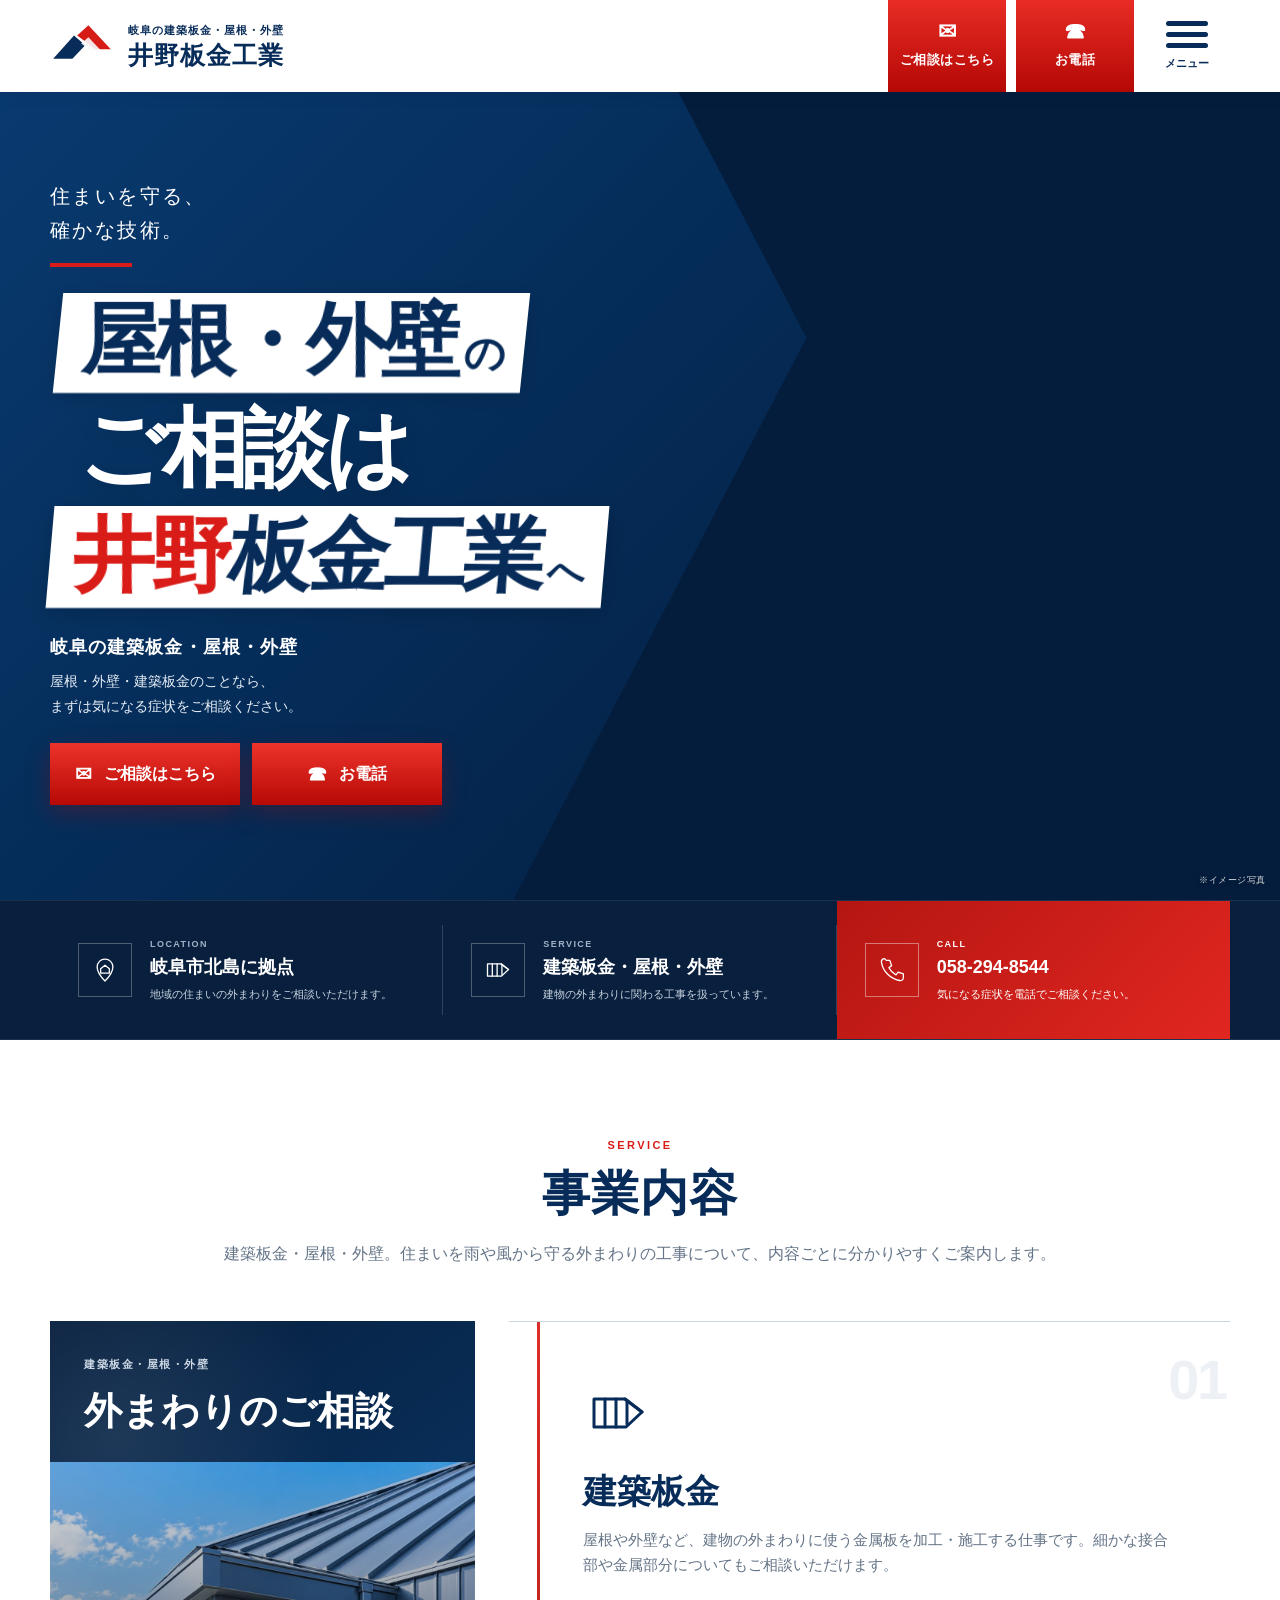
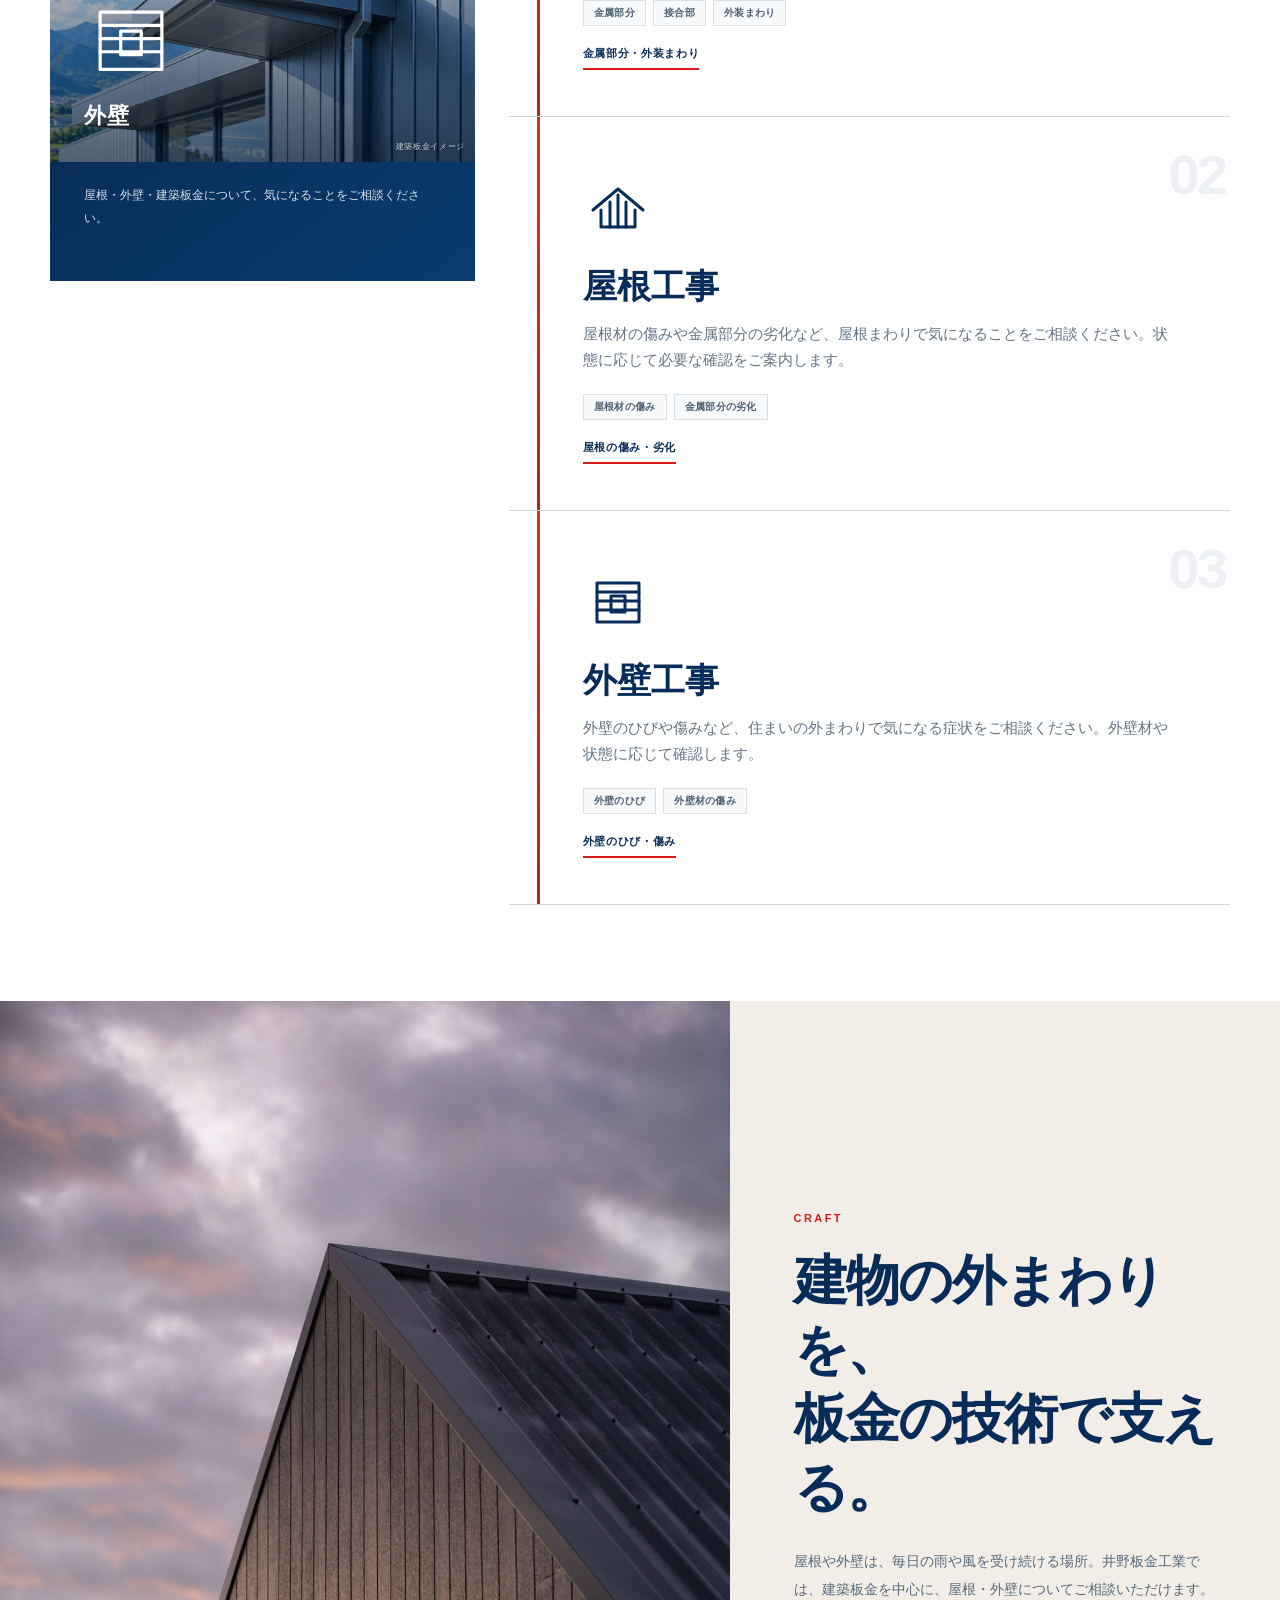
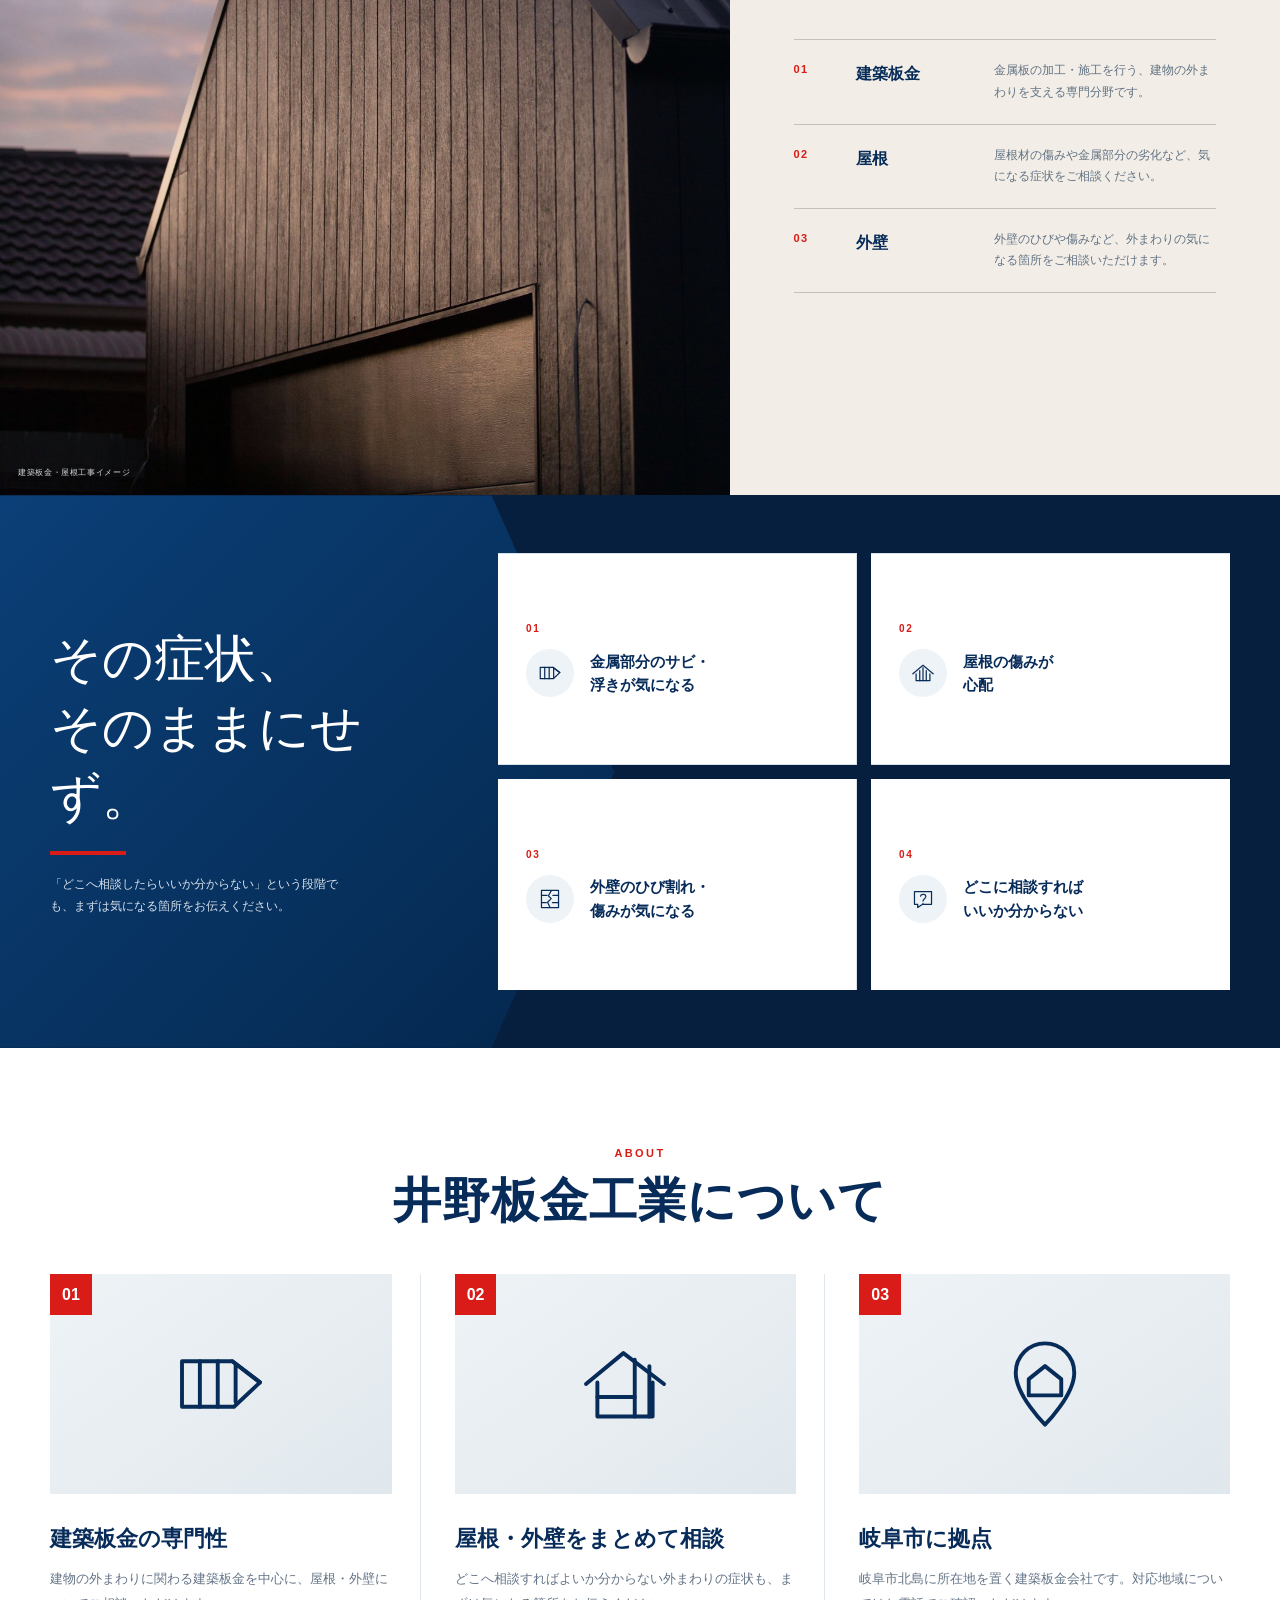
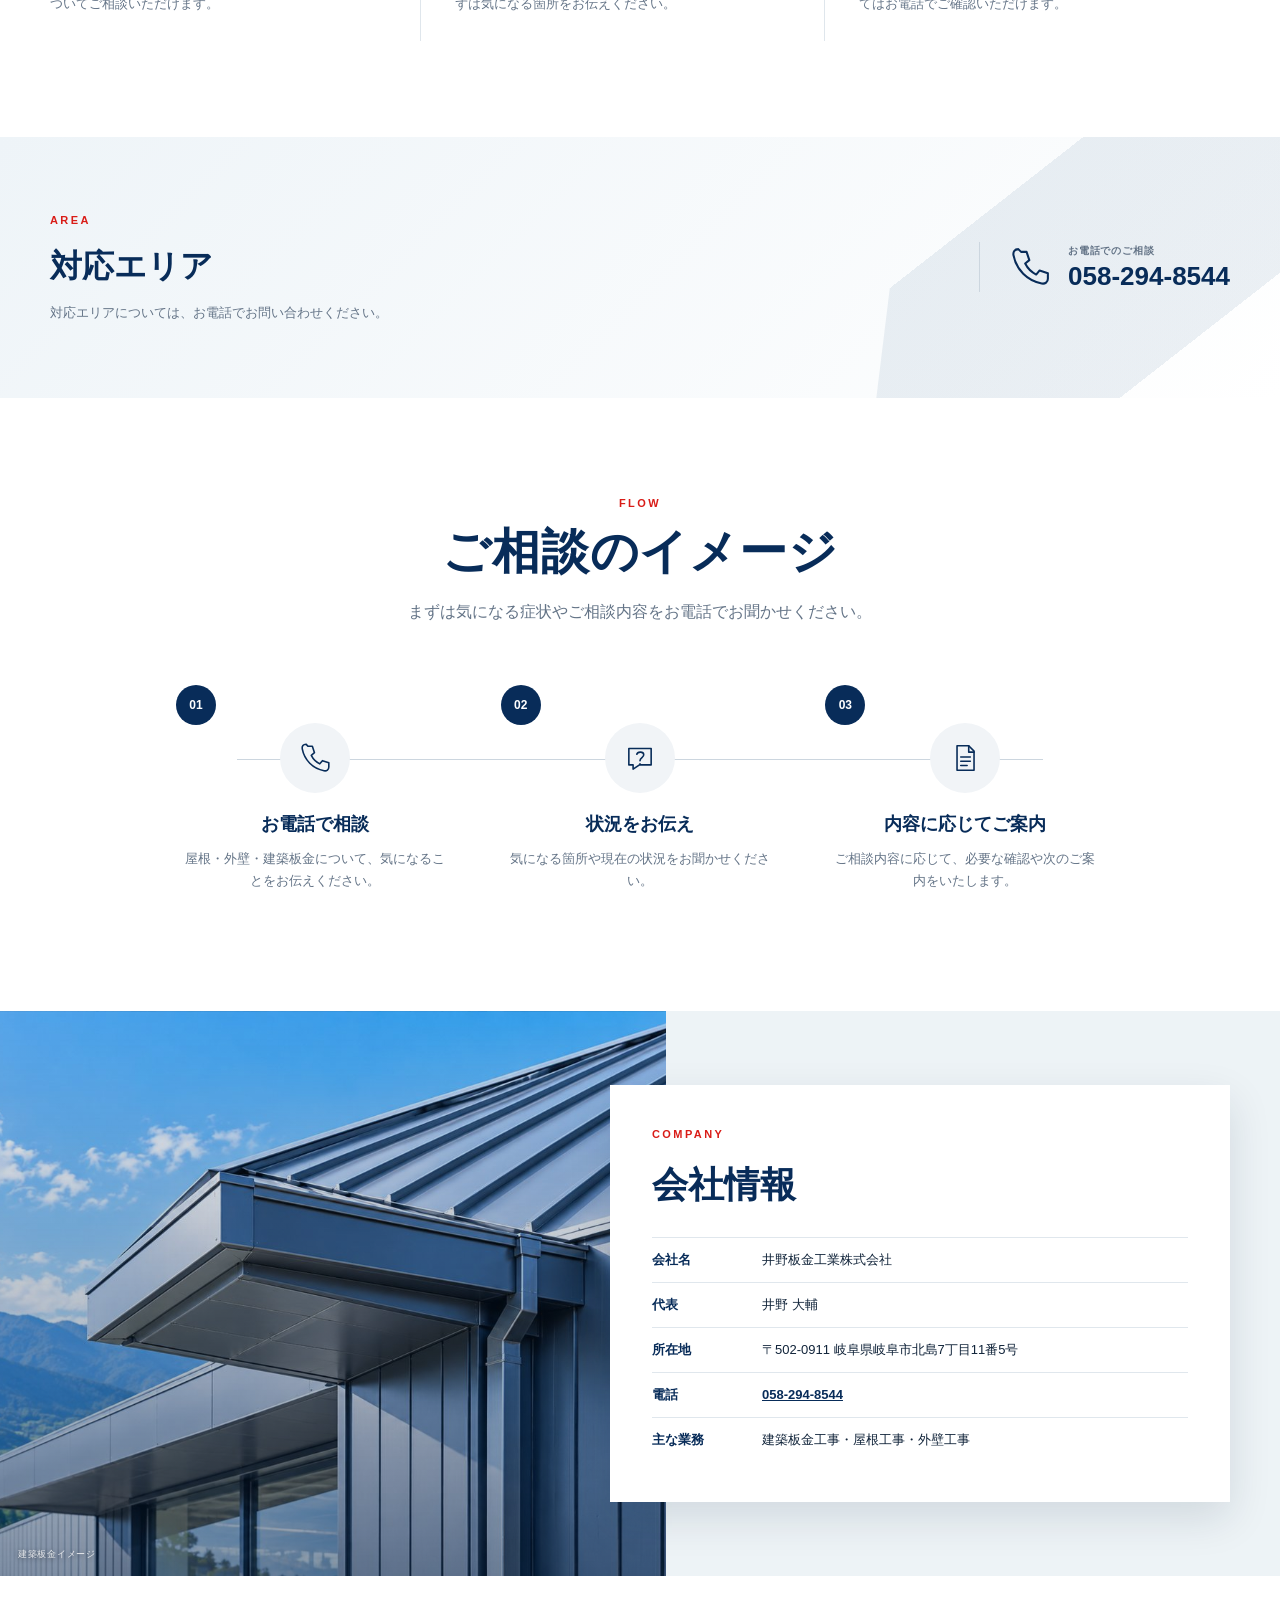
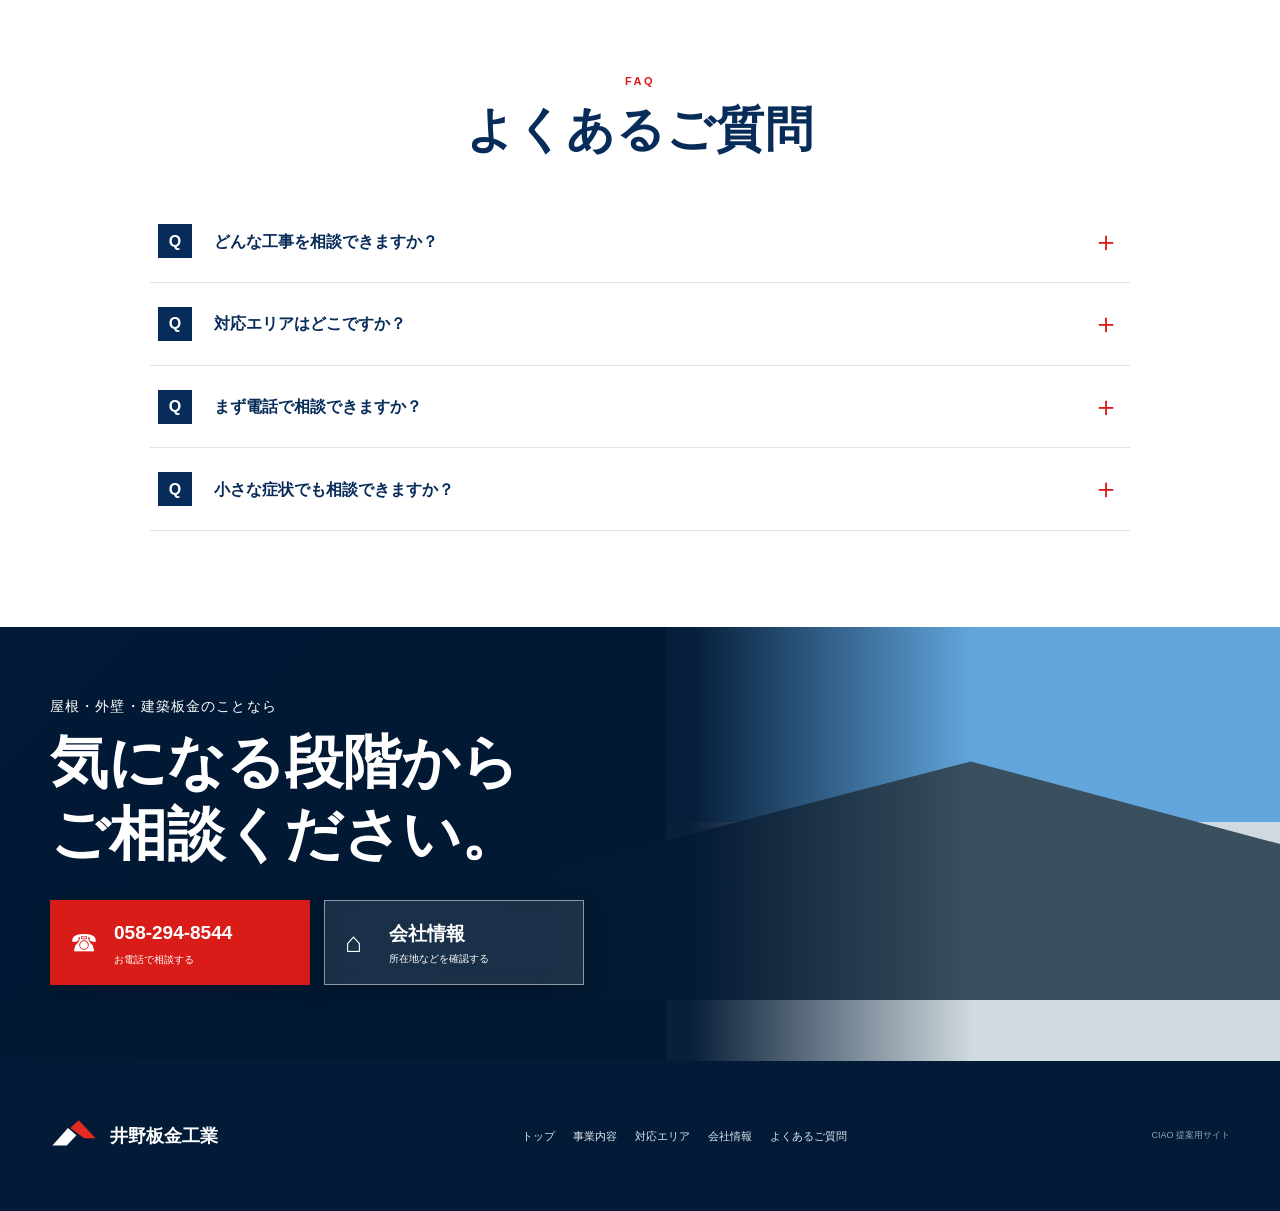
==== ino-bankin-preview/index.html @ f60ea293 "Use real Pexels metal roof photo in craft section" ====
<!doctype html>
<html lang="ja">
<head>
  <meta charset="utf-8" />
  <meta name="viewport" content="width=device-width, initial-scale=1, viewport-fit=cover" />
  <title>井野板金工業株式会社｜岐阜市の建築板金・屋根・外壁</title>
  <meta name="description" content="岐阜市北島の井野板金工業株式会社。建築板金・屋根・外壁のご相談に対応。" />
  <meta name="theme-color" content="#082c59" />
  <link rel="stylesheet" href="styles.css?v=20260924-2022" />
  <style>
    img{max-width:100%;height:auto}
    .hero-mobile-reference{display:none!important}
    @media(max-width:640px){
      .hero{
        min-height:690px!important;
        height:auto!important;
        overflow:hidden!important;
        position:relative!important;
        isolation:isolate!important;
        background:#061d3b!important;
      }
      .hero-mobile-reference{display:none!important}
      .hero>.hero-scene{
        display:block!important;
        position:absolute!important;
        inset:0!important;
        z-index:0!important;
        background-image:url("images/hero-clean-v3.png?v=20260924-1914")!important;
        background-size:cover!important;
        background-position:58% 50%!important;
        background-repeat:no-repeat!important;
      }
      .hero:after{
        display:block!important;
        z-index:1!important;
        pointer-events:none!important;
        background:linear-gradient(90deg,rgba(3,27,56,.08),rgba(3,27,56,0) 72%)!important;
      }
      .hero>.hero-shape{
        display:block!important;
        position:absolute!important;
        inset:-4% 29% -6% -50%!important;
        z-index:2!important;
        clip-path:polygon(0 0,82% 0,100% 32%,72% 100%,0 100%)!important;
        background:linear-gradient(135deg,rgba(8,54,102,.58),rgba(3,31,67,.48))!important;
      }
      .hero>.hero-content{
        display:flex!important;
        min-height:690px!important;
        position:relative!important;
        z-index:3!important;
      }
      .hero:before{display:none!important}
    }
  </style>
</head>
<body>
  <svg class="svg-sprite" aria-hidden="true">
    <symbol id="icon-sheetmetal" viewBox="0 0 64 64">
      <path d="M8 18h31l17 13-16 15H8z"/><path d="M19 18v28M30 18v28M41 20v23"/><path d="M39 18l17 13"/>
    </symbol>
    <symbol id="icon-roof" viewBox="0 0 64 64">
      <path d="M7 34 32 13l25 21"/><path d="M15 34v17h34V34"/><path d="M24 26v25M32 19v32M40 26v25"/>
    </symbol>
    <symbol id="icon-wall" viewBox="0 0 64 64">
      <rect x="11" y="13" width="42" height="39"/><path d="M11 22h42M11 31h42M11 40h42"/><rect x="25" y="26" width="14" height="16"/>
    </symbol>
    <symbol id="icon-leak" viewBox="0 0 64 64">
      <path d="M7 31 31 13l24 18"/><path d="M14 31h34"/><path d="M45 37c5 7 7 10 7 13a7 7 0 0 1-14 0c0-3 2-6 7-13Z"/>
    </symbol>
    <symbol id="icon-crack" viewBox="0 0 64 64">
      <rect x="11" y="11" width="42" height="42"/><path d="m35 12-7 12 7 7-9 9 6 13"/><path d="M11 23h14M39 23h14M11 41h12M38 41h15"/>
    </symbol>
    <symbol id="icon-help" viewBox="0 0 64 64">
      <path d="M11 14h42v31H31l-12 8v-8h-8z"/><path d="M26 25c1-5 12-6 13 0 1 6-7 6-7 12"/><path d="M32 43h.01"/>
    </symbol>
    <symbol id="icon-phone" viewBox="0 0 64 64">
      <path d="M19 10h8l4 12-6 5c4 8 8 12 16 16l5-6 12 4v8c0 5-4 8-9 7C28 52 12 36 8 15c-1-5 2-9 7-9z"/>
    </symbol>
    <symbol id="icon-doc" viewBox="0 0 64 64">
      <path d="M17 9h22l10 10v36H17z"/><path d="M39 9v12h10"/><path d="M24 30h18M24 38h18M24 46h12"/>
    </symbol>
    <symbol id="icon-tools" viewBox="0 0 64 64">
      <path d="m14 50 17-17"/><path d="M25 13a12 12 0 0 0 14 15l14 14-11 11-14-14A12 12 0 0 0 13 25l8 6 8-8z"/>
    </symbol>
    <symbol id="icon-pinhouse" viewBox="0 0 64 64">
      <path d="M32 57s18-18 18-32a18 18 0 1 0-36 0c0 14 18 32 18 32Z"/><path d="m22 29 10-8 10 8v10H22z"/>
    </symbol>
    <symbol id="icon-exterior" viewBox="0 0 64 64">
      <path d="M8 32 31 13l25 19"/><path d="M15 31v21h34V31"/><path d="M38 17v35"/><path d="M47 21v31"/><path d="M15 40h23"/>
    </symbol>
  </svg>
  <header class="site-header" id="top">
    <a class="brand" href="#top" aria-label="井野板金工業 トップへ">
      <svg class="brand-logo" viewBox="0 0 80 56" aria-hidden="true">
        <path d="M4 44 30 15l14 12L28 44Z" fill="#082c59"/>
        <path d="M34 15 48 2l28 30H57Z" fill="#d51c17"/>
        <path d="M39 25 48 17l16 17h-13Z" fill="#f8fafc" opacity=".9"/>
      </svg>
      <span class="brand-copy">
        <small>岐阜の建築板金・屋根・外壁</small>
        <strong>井野板金工業</strong>
      </span>
    </a>

    <div class="header-actions">
      <a class="header-action" href="#contact" aria-label="ご相談案内へ">
        <span class="icon">✉</span><span>ご相談はこちら</span>
      </a>
      <a class="header-action" href="tel:0582948544" aria-label="058-294-8544へ電話">
        <span class="icon">☎</span><span>お電話</span>
      </a>
      <button class="menu-button" type="button" aria-label="メニューを開く" aria-expanded="false" aria-controls="drawer">
        <span></span><span></span><span></span><em>メニュー</em>
      </button>
    </div>
  </header>

  <div class="drawer" id="drawer" aria-hidden="true">
    <div class="drawer-inner">
      <button class="drawer-close" type="button" aria-label="メニューを閉じる">×</button>
      <nav aria-label="スマホメニュー">
        <a href="#services">事業内容</a>
        <a href="#concerns">こんなお悩みはありませんか</a>
        <a href="#strengths">井野板金工業について</a>
        <a href="#area">対応エリア</a>
        <a href="#flow">ご相談のイメージ</a>
        <a href="#company">会社情報</a>
        <a href="#faq">よくあるご質問</a>
      </nav>
      <a class="drawer-call" href="tel:0582948544">058-294-8544 に電話する</a>
    </div>
  </div>

  <main>
    <section class="hero">
      <img class="hero-mobile-reference" src="images/hero-reference-mobile.jpg?v=20260924-1424" alt="屋根・外壁・建築板金を表現したイメージ">
      <div class="hero-scene" aria-hidden="true">
        <svg viewBox="0 0 1440 980" preserveAspectRatio="xMidYMid slice">
          <defs>
            <linearGradient id="sky" x1="0" y1="0" x2="0" y2="1">
              <stop offset="0" stop-color="#44a2ef"/>
              <stop offset="1" stop-color="#dff3ff"/>
            </linearGradient>
            <linearGradient id="metal" x1="0" y1="0" x2="1" y2="1">
              <stop offset="0" stop-color="#d4dbe1"/>
              <stop offset=".5" stop-color="#7d8792"/>
              <stop offset="1" stop-color="#2f3b46"/>
            </linearGradient>
            <linearGradient id="wall" x1="0" y1="0" x2="1" y2="1">
              <stop offset="0" stop-color="#6d7780"/>
              <stop offset="1" stop-color="#1d2a36"/>
            </linearGradient>
            <filter id="blur"><feGaussianBlur stdDeviation="12"/></filter>
          </defs>
          <rect width="1440" height="980" fill="url(#sky)"/>
          <g opacity=".65" fill="#fff" filter="url(#blur)">
            <ellipse cx="230" cy="160" rx="170" ry="58"/>
            <ellipse cx="390" cy="130" rx="130" ry="45"/>
            <ellipse cx="880" cy="140" rx="190" ry="55"/>
          </g>
          <polygon points="260,365 740,105 1340,355 1285,500 770,285 310,505" fill="url(#metal)"/>
          <g stroke="#44525f" stroke-width="9" opacity=".75">
            <line x1="390" y1="320" x2="835" y2="153"/>
            <line x1="520" y1="344" x2="920" y2="190"/>
            <line x1="655" y1="365" x2="1010" y2="225"/>
            <line x1="800" y1="395" x2="1100" y2="270"/>
            <line x1="945" y1="423" x2="1192" y2="315"/>
          </g>
          <polygon points="310,504 1285,500 1285,900 415,900" fill="url(#wall)"/>
          <g stroke="#8c96a1" stroke-width="3" opacity=".45">
            <line x1="420" y1="560" x2="1240" y2="560"/>
            <line x1="420" y1="620" x2="1240" y2="620"/>
            <line x1="420" y1="680" x2="1240" y2="680"/>
            <line x1="420" y1="740" x2="1240" y2="740"/>
            <line x1="420" y1="800" x2="1240" y2="800"/>
          </g>
          <rect x="965" y="585" width="250" height="250" fill="#0b1b28"/>
          <rect x="986" y="606" width="208" height="208" fill="#81bed9" opacity=".62"/>
          <g fill="#4e8b42" opacity=".92" filter="url(#blur)">
            <circle cx="1310" cy="760" r="90"/><circle cx="1370" cy="660" r="70"/><circle cx="1230" cy="840" r="78"/>
            <circle cx="210" cy="830" r="85"/><circle cx="130" cy="760" r="66"/>
          </g>
        </svg>
      </div>
      <div class="hero-shape"></div>
      <div class="hero-content content-width">
        <div class="hero-message">
          <p class="hero-small">住まいを守る、<br>確かな技術。</p>
          <div class="headline-line headline-a"><span>屋根・外壁</span><b>の</b></div>
          <div class="headline-line headline-b">ご相談は</div>
          <div class="headline-line headline-c"><span>井野</span>板金工業<small>へ</small></div>
          <p class="hero-sub">岐阜の建築板金・屋根・外壁</p>
          <p class="hero-desc">屋根・外壁・建築板金のことなら、<br>まずは気になる症状をご相談ください。</p>
          <div class="hero-cta">
            <a href="#contact" class="cta cta-mail"><span>✉</span>ご相談はこちら</a>
            <a href="tel:0582948544" class="cta cta-phone"><span>☎</span>お電話</a>
          </div>
        </div>
      </div>
    </section>

    <section class="trust-band" aria-label="井野板金工業の基本情報">
      <div class="content-width trust-band-inner">
        <div class="trust-item">
          <span class="trust-icon"><svg class="icon-svg" aria-hidden="true"><use href="#icon-pinhouse"/></svg></span>
          <div><small>LOCATION</small><strong>岐阜市北島に拠点</strong><p>地域の住まいの外まわりをご相談いただけます。</p></div>
        </div>
        <div class="trust-item">
          <span class="trust-icon"><svg class="icon-svg" aria-hidden="true"><use href="#icon-sheetmetal"/></svg></span>
          <div><small>SERVICE</small><strong>建築板金・屋根・外壁</strong><p>建物の外まわりに関わる工事を扱っています。</p></div>
        </div>
        <a class="trust-item trust-call" href="tel:0582948544">
          <span class="trust-icon"><svg class="icon-svg" aria-hidden="true"><use href="#icon-phone"/></svg></span>
          <div><small>CALL</small><strong>058-294-8544</strong><p>気になる症状を電話でご相談ください。</p></div>
        </a>
      </div>
    </section>

    <section class="section services service-story-section" id="services">
      <div class="content-width">
        <header class="section-head center">
          <p class="eyebrow">SERVICE</p>
          <h2>事業内容</h2>
          <p>建築板金・屋根・外壁。住まいを雨や風から守る外まわりの工事について、内容ごとに分かりやすくご案内します。</p>
        </header>

        <div class="service-story">
          <aside class="service-sticky" aria-label="事業内容の案内">
            <div class="service-sticky-inner">
              <p class="service-kicker">建築板金・屋根・外壁</p>
              <h3>外まわりのご相談</h3>
              <div class="service-sticky-media">
                <span class="visual-note">建築板金イメージ</span>
                <div class="service-visual is-active" data-service-visual="sheetmetal">
                  <svg class="service-visual-icon" aria-hidden="true"><use href="#icon-sheetmetal"/></svg>
                  <strong>建築板金</strong>
                </div>
                <div class="service-visual" data-service-visual="roof">
                  <svg class="service-visual-icon" aria-hidden="true"><use href="#icon-roof"/></svg>
                  <strong>屋根</strong>
                </div>
                <div class="service-visual" data-service-visual="wall">
                  <svg class="service-visual-icon" aria-hidden="true"><use href="#icon-wall"/></svg>
                  <strong>外壁</strong>
                </div>
              </div>
              <p class="service-sticky-note">屋根・外壁・建築板金について、気になることをご相談ください。</p>
            </div>
          </aside>

          <div class="service-scroll">
            <article class="service-panel" data-service="sheetmetal">
              <div class="service-panel-icon"><svg class="icon-svg" aria-hidden="true"><use href="#icon-sheetmetal"/></svg></div>
              <p class="service-no">01</p>
              <h3>建築板金</h3>
              <p>屋根や外壁など、建物の外まわりに使う金属板を加工・施工する仕事です。細かな接合部や金属部分についてもご相談いただけます。</p>
              <div class="service-signals"><span>金属部分</span><span>接合部</span><span>外装まわり</span></div>
              <span class="service-keyword">金属部分・外装まわり</span>
            </article>
            <article class="service-panel" data-service="roof">
              <div class="service-panel-icon"><svg class="icon-svg" aria-hidden="true"><use href="#icon-roof"/></svg></div>
              <p class="service-no">02</p>
              <h3>屋根工事</h3>
              <p>屋根材の傷みや金属部分の劣化など、屋根まわりで気になることをご相談ください。状態に応じて必要な確認をご案内します。</p>
              <div class="service-signals"><span>屋根材の傷み</span><span>金属部分の劣化</span></div>
              <span class="service-keyword">屋根の傷み・劣化</span>
            </article>
            <article class="service-panel" data-service="wall">
              <div class="service-panel-icon"><svg class="icon-svg" aria-hidden="true"><use href="#icon-wall"/></svg></div>
              <p class="service-no">03</p>
              <h3>外壁工事</h3>
              <p>外壁のひびや傷みなど、住まいの外まわりで気になる症状をご相談ください。外壁材や状態に応じて確認します。</p>
              <div class="service-signals"><span>外壁のひび</span><span>外壁材の傷み</span></div>
              <span class="service-keyword">外壁のひび・傷み</span>
            </article>
          </div>
        </div>
      </div>
    </section>

    <section class="craft-focus">
      <div class="content-width craft-grid">
        <figure class="craft-photo">
          <img src="images/pexels-craft-metal-roof.jpg?v=20260924-2022" alt="実在する住宅の金属屋根・外壁のイメージ">
          <figcaption>建築板金・屋根工事イメージ</figcaption>
        </figure>
        <div class="craft-copy">
          <p class="eyebrow">CRAFT</p>
          <h2>建物の外まわりを、<br>板金の技術で支える。</h2>
          <p class="craft-lead">屋根や外壁は、毎日の雨や風を受け続ける場所。井野板金工業では、建築板金を中心に、屋根・外壁についてご相談いただけます。</p>
          <div class="craft-lines">
            <div><span>01</span><strong>建築板金</strong><p>金属板の加工・施工を行う、建物の外まわりを支える専門分野です。</p></div>
            <div><span>02</span><strong>屋根</strong><p>屋根材の傷みや金属部分の劣化など、気になる症状をご相談ください。</p></div>
            <div><span>03</span><strong>外壁</strong><p>外壁のひびや傷みなど、外まわりの気になる箇所をご相談いただけます。</p></div>
          </div>
        </div>
      </div>
    </section>

    <section class="concerns" id="concerns">
      <div class="concerns-bg"></div>
      <div class="content-width concerns-grid">
        <div class="concerns-title">
          <p>その症状、<br>そのままにせず。</p>
          <span></span>
          <small>「どこへ相談したらいいか分からない」という段階でも、まずは気になる箇所をお伝えください。</small>
        </div>
        <div class="concern-list">
          <div class="concern-item"><b>01</b><i><svg class="icon-svg" aria-hidden="true"><use href="#icon-sheetmetal"/></svg></i><span>金属部分のサビ・<br>浮きが気になる</span></div>
          <div class="concern-item"><b>02</b><i><svg class="icon-svg" aria-hidden="true"><use href="#icon-roof"/></svg></i><span>屋根の傷みが<br>心配</span></div>
          <div class="concern-item"><b>03</b><i><svg class="icon-svg" aria-hidden="true"><use href="#icon-crack"/></svg></i><span>外壁のひび割れ・<br>傷みが気になる</span></div>
          <div class="concern-item"><b>04</b><i><svg class="icon-svg" aria-hidden="true"><use href="#icon-help"/></svg></i><span>どこに相談すれば<br>いいか分からない</span></div>
        </div>
      </div>
    </section>

    <section class="section strengths" id="strengths">
      <div class="content-width">
        <header class="section-head center"><p class="eyebrow">ABOUT</p><h2>井野板金工業について</h2></header>
        <div class="strength-grid strength-grid-updated">
          <article class="strength-card strength-item">
            <span class="num">01</span>
            <div class="strength-visual strength-visual-symbol">
              <svg class="strength-symbol" aria-hidden="true"><use href="#icon-sheetmetal"/></svg>
            </div>
            <h3>建築板金の専門性</h3>
            <p>建物の外まわりに関わる建築板金を中心に、屋根・外壁についてご相談いただけます。</p>
          </article>
          <article class="strength-card strength-item">
            <span class="num">02</span>
            <div class="strength-visual strength-visual-symbol">
              <svg class="strength-symbol" aria-hidden="true"><use href="#icon-exterior"/></svg>
            </div>
            <h3>屋根・外壁をまとめて相談</h3>
            <p>どこへ相談すればよいか分からない外まわりの症状も、まずは気になる箇所をお伝えください。</p>
          </article>
          <article class="strength-card strength-item">
            <span class="num">03</span>
            <div class="strength-visual strength-visual-symbol">
              <svg class="strength-symbol" aria-hidden="true"><use href="#icon-pinhouse"/></svg>
            </div>
            <h3>岐阜市に拠点</h3>
            <p>岐阜市北島に所在地を置く建築板金会社です。対応地域についてはお電話でご確認いただけます。</p>
          </article>
        </div>
      </div>
    </section>

    <section class="area" id="area">
      <div class="content-width area-simple area-simple-final">
        <div class="area-heading">
          <p class="eyebrow">AREA</p>
          <h2>対応エリア</h2>
          <p>対応エリアについては、お電話でお問い合わせください。</p>
        </div>
        <div class="area-contact">
          <svg class="icon-svg" aria-hidden="true"><use href="#icon-phone"/></svg>
          <div><small>お電話でのご相談</small><a href="tel:0582948544">058-294-8544</a></div>
        </div>
      </div>
    </section>

    <section class="section flow" id="flow">
      <div class="content-width">
        <header class="section-head center"><p class="eyebrow">FLOW</p><h2>ご相談のイメージ</h2><p>まずは気になる症状やご相談内容をお電話でお聞かせください。</p></header>
        <ol class="flow-list flow-list-updated flow-list-final">
          <li><span>01</span><i><svg class="icon-svg" aria-hidden="true"><use href="#icon-phone"/></svg></i><h3>お電話で相談</h3><p>屋根・外壁・建築板金について、気になることをお伝えください。</p></li>
          <li><span>02</span><i><svg class="icon-svg" aria-hidden="true"><use href="#icon-help"/></svg></i><h3>状況をお伝え</h3><p>気になる箇所や現在の状況をお聞かせください。</p></li>
          <li><span>03</span><i><svg class="icon-svg" aria-hidden="true"><use href="#icon-doc"/></svg></i><h3>内容に応じてご案内</h3><p>ご相談内容に応じて、必要な確認や次のご案内をいたします。</p></li>
        </ol>
      </div>
    </section>

    <section class="company" id="company">
      <div class="company-art company-art-photo" role="img" aria-label="金属屋根・建築板金のイメージ"><span>建築板金イメージ</span></div>
      <div class="company-copy content-width">
        <div class="company-panel">
          <p class="eyebrow">COMPANY</p>
          <h2>会社情報</h2>
          <dl>
            <div><dt>会社名</dt><dd>井野板金工業株式会社</dd></div>
            <div><dt>代表</dt><dd>井野 大輔</dd></div>
            <div><dt>所在地</dt><dd>〒502-0911 岐阜県岐阜市北島7丁目11番5号</dd></div>
            <div><dt>電話</dt><dd><a href="tel:0582948544">058-294-8544</a></dd></div>
            <div><dt>主な業務</dt><dd>建築板金工事・屋根工事・外壁工事</dd></div>
          </dl>
        </div>
      </div>
    </section>

    <section class="section faq" id="faq">
      <div class="content-width">
        <header class="section-head center"><p class="eyebrow">FAQ</p><h2>よくあるご質問</h2></header>
        <div class="faq-list">
          <details><summary><span>Q</span>どんな工事を相談できますか？<b>＋</b></summary><p>建築板金・屋根・外壁についてご相談いただけます。</p></details>
          <details><summary><span>Q</span>対応エリアはどこですか？<b>＋</b></summary><p>対応エリアについては、058-294-8544 までお電話でお問い合わせください。</p></details>
          <details><summary><span>Q</span>まず電話で相談できますか？<b>＋</b></summary><p>屋根・外壁・建築板金について気になることがありましたら、058-294-8544 までご相談ください。</p></details>
          <details><summary><span>Q</span>小さな症状でも相談できますか？<b>＋</b></summary><p>気になる点がありましたら、まずはお電話で状況をお聞かせください。対応可能な内容かどうかをご案内します。</p></details>
        </div>
      </div>
    </section>

    <section class="final-contact" id="contact">
      <div class="final-art" aria-hidden="true"></div>
      <div class="content-width final-inner">
        <p>屋根・外壁・建築板金のことなら</p>
        <h2>気になる段階から<br>ご相談ください。</h2>
        <div class="final-buttons">
          <a href="tel:0582948544" class="big-contact"><span>☎</span><b>058-294-8544</b><small>お電話で相談する</small></a>
          <a href="#company" class="big-contact outline"><span>⌂</span><b>会社情報</b><small>所在地などを確認する</small></a>
        </div>
      </div>
    </section>
  </main>

  <footer class="footer">
    <div class="content-width footer-inner">
      <div class="footer-brand"><svg viewBox="0 0 80 56" aria-hidden="true"><path d="M4 44 30 15l14 12L28 44Z" fill="#fff"/><path d="M34 15 48 2l28 30H57Z" fill="#e52a20"/></svg><strong>井野板金工業</strong></div>
      <nav><a href="#top">トップ</a><a href="#services">事業内容</a><a href="#area">対応エリア</a><a href="#company">会社情報</a><a href="#faq">よくあるご質問</a></nav>
      <small>CIAO 提案用サイト</small>
    </div>
  </footer>

  <div class="mobile-fixed">
    <a href="#contact">✉ ご相談はこちら</a>
    <a href="tel:0582948544">☎ お電話</a>
  </div>

  <script src="script.js?v=20260924-1914"></script>
</body>
</html>
---- ino-bankin-preview/styles.css ----
img{max-width:100%;height:auto;display:block}
:root{
  --navy:#082c59;--navy2:#041d3d;--navy3:#0d477f;--red:#d91c17;--red2:#ae110d;
  --ink:#11243a;--muted:#647487;--paper:#f7f9fb;--line:#dbe3ec;--white:#fff;
  --max:1180px;--header-h:92px;--shadow:0 16px 40px rgba(3,30,61,.12)
}
*{box-sizing:border-box}html{scroll-behavior:smooth;overflow-x:clip}body{margin:0;color:var(--ink);background:#fff;font-family:-apple-system,BlinkMacSystemFont,"Hiragino Kaku Gothic ProN","Yu Gothic",Meiryo,sans-serif;line-height:1.7;overflow-x:clip}a{color:inherit}.content-width{width:min(calc(100% - 44px),var(--max));margin-inline:auto}.section{padding:96px 0}.eyebrow{margin:0 0 10px;color:var(--red);font-size:11px;font-weight:800;letter-spacing:.22em}.section-head h2{font-size:clamp(30px,4vw,48px);line-height:1.2;margin:0 0 18px;color:var(--navy);letter-spacing:.02em}.section-head>p:last-child{margin:0;color:var(--muted)}.section-head.center{text-align:center}.reveal{opacity:1!important;transform:none!important;transition:none!important}

.site-header{height:var(--header-h);background:rgba(255,255,255,.97);position:sticky;top:0;z-index:80;display:flex;align-items:center;justify-content:space-between;padding:0 max(22px,calc((100vw - var(--max))/2));box-shadow:0 2px 16px rgba(4,29,61,.08);backdrop-filter:blur(12px)}.brand{display:flex;align-items:center;gap:14px;text-decoration:none;min-width:0}.brand-logo{width:64px;height:48px;flex:none}.brand-copy{min-width:0}.brand-copy small{display:block;font-size:11px;font-weight:700;letter-spacing:.09em;color:var(--navy);white-space:nowrap}.brand-copy strong{display:block;font-size:25px;letter-spacing:.04em;color:var(--navy);line-height:1.25;white-space:nowrap}.header-actions{height:100%;display:flex;align-items:stretch;gap:10px}.header-action{width:118px;display:flex;flex-direction:column;justify-content:center;align-items:center;text-decoration:none;background:linear-gradient(180deg,#e82c25,#b50805);color:#fff;font-size:13px;font-weight:800;letter-spacing:.04em}.header-action .icon{font-size:22px;line-height:1;margin-bottom:6px}.menu-button{width:86px;border:0;background:#fff;display:flex;flex-direction:column;justify-content:center;align-items:center;gap:6px;color:var(--navy);cursor:pointer}.menu-button span{width:42px;height:5px;background:var(--navy);border-radius:999px}.menu-button em{font-style:normal;font-weight:800;font-size:11px;margin-top:2px}.drawer{position:fixed;inset:0;z-index:100;background:rgba(1,20,42,.74);opacity:0;pointer-events:none;transition:.25s}.drawer.open{opacity:1;pointer-events:auto}.drawer-inner{margin-left:auto;width:min(88vw,390px);height:100%;background:#fff;padding:80px 30px 30px;transform:translateX(100%);transition:.3s ease;position:relative}.drawer.open .drawer-inner{transform:none}.drawer-close{position:absolute;right:24px;top:20px;width:46px;height:46px;border:0;background:var(--navy);color:#fff;border-radius:50%;font-size:30px;cursor:pointer}.drawer nav{display:grid}.drawer nav a{padding:17px 0;border-bottom:1px solid var(--line);font-weight:800;text-decoration:none;color:var(--navy)}.drawer-call{display:block;margin-top:28px;padding:16px;background:var(--red);color:#fff;text-align:center;text-decoration:none;font-weight:800}

.hero{min-height:calc(100svh - var(--header-h));position:relative;overflow:hidden;background:var(--navy2);isolation:isolate}.hero-scene{position:absolute;inset:0;z-index:-3;background-image:url("images/hero-clean-v3.png?v=20260924-1502");background-size:cover;background-position:center 45%;background-repeat:no-repeat}.hero-scene svg{display:none}.hero:after{content:"";position:absolute;inset:0;background:linear-gradient(90deg,rgba(3,27,56,.38),rgba(3,27,56,.06) 58%,rgba(3,27,56,.12));z-index:-2}.hero-shape{position:absolute;inset:-8% 37% -12% -16%;background:linear-gradient(135deg,#0a3e76 0%,#052d5a 54%,#041f40 100%);clip-path:polygon(0 0,84% 0,100% 32%,66% 100%,0 100%);z-index:-1}.hero-shape:after{content:"";position:absolute;inset:0;background-image:radial-gradient(rgba(255,255,255,.08) .7px,transparent .7px);background-size:4px 4px;opacity:.35}.hero-content{min-height:calc(100svh - var(--header-h));display:flex;align-items:center;padding:64px 0 72px}.hero-message{width:min(720px,72%);color:#fff}.hero-small{font-family:"Yu Mincho","Hiragino Mincho ProN",serif;font-size:20px;letter-spacing:.12em;line-height:1.7;margin:0 0 26px}.hero-small:after{content:"";display:block;width:82px;height:4px;background:var(--red);margin-top:16px}.headline-line{font-weight:900;line-height:1.04;letter-spacing:-.05em;width:max-content;max-width:100%;filter:drop-shadow(0 4px 10px rgba(0,0,0,.16))}.headline-a{background:#fff;color:var(--navy);font-size:clamp(48px,6.2vw,84px);padding:7px 22px 10px;transform:skew(-6deg);margin-left:8px}.headline-a>*{display:inline-block;transform:skew(6deg)}.headline-a b{font-size:.52em;margin-left:10px}.headline-b{font-family:"Yu Mincho","Hiragino Mincho ProN",serif;font-weight:700;font-size:clamp(50px,6.7vw,92px);margin:12px 0 12px 28px}.headline-c{background:#fff;color:var(--navy);font-size:clamp(46px,6.4vw,84px);padding:7px 23px 10px;transform:skew(-5deg)}.headline-c>*{display:inline-block;transform:skew(5deg)}.headline-c>span{color:var(--red)}.headline-c small{font-size:.45em;margin-left:8px}.hero-sub{font-size:18px;font-weight:800;letter-spacing:.06em;margin:24px 0 6px}.hero-desc{font-size:14px;line-height:1.8;margin:0 0 24px;color:#e7eef6}.hero-cta{display:flex;gap:12px}.cta{min-width:190px;text-decoration:none;color:#fff;background:linear-gradient(180deg,#ed332b,#b70905);padding:14px 20px;display:flex;gap:12px;justify-content:center;align-items:center;font-weight:800;box-shadow:0 8px 24px rgba(169,8,5,.28)}.cta span{font-size:20px}.cta:hover,.header-action:hover{filter:brightness(1.05)}

.services{background:#fff}.service-grid{margin-top:44px;display:grid;grid-template-columns:repeat(3,1fr);gap:24px}.service-card{background:#fff;border:1px solid #e2e9f0;box-shadow:var(--shadow);overflow:hidden}.card-visual{height:190px;position:relative;overflow:hidden;background:linear-gradient(#50a8ef 0 42%,#dde6ec 42% 100%)}.card-visual:before{content:"";position:absolute;width:120%;height:85%;left:-10%;top:38%;background:linear-gradient(135deg,#bbc4ca,#556473);clip-path:polygon(8% 35%,48% 0,96% 36%,84% 70%,50% 43%,17% 74%)}.card-visual:after{content:"";position:absolute;inset:50% 0 0;background:linear-gradient(90deg,#344552,#5d6c77)}.card-visual>span:before{content:"";position:absolute;z-index:2;left:13%;right:12%;top:47%;height:4px;background:repeating-linear-gradient(90deg,#1e2d38 0 3px,transparent 3px 28px);transform:rotate(-16deg)}.roof-2:before{clip-path:polygon(0 35%,56% 0,100% 26%,100% 55%,58% 31%,0 68%)}.wall-visual:before{clip-path:polygon(10% 20%,55% 20%,55% 0,100% 20%,100% 86%,10% 86%);background:#4a5a67}.wall-visual:after{background:repeating-linear-gradient(0deg,#657583 0 3px,#51616e 3px 22px)}.card-body{padding:24px 24px 28px;position:relative}.service-icon{position:absolute;right:22px;top:18px;font-size:34px;color:var(--navy)}.service-card h3{font-size:23px;color:var(--navy);margin:0 0 10px}.service-card p{margin:0;color:var(--muted);font-size:13px}

.concerns{position:relative;background:#f1f5f9;overflow:hidden}.concerns-bg{position:absolute;inset:0 52% 0 0;background:linear-gradient(135deg,#0b3f77,#04274d);clip-path:polygon(0 0,80% 0,100% 50%,80% 100%,0 100%)}.concerns-grid{position:relative;display:grid;grid-template-columns:.7fr 1.3fr;gap:54px;align-items:center;min-height:330px;padding:58px 0}.concerns-title{color:#fff;font-family:"Yu Mincho","Hiragino Mincho ProN",serif;font-size:32px;line-height:1.55}.concerns-title p{margin:0}.concerns-title span{display:block;width:76px;height:4px;background:var(--red);margin-top:20px}.concern-list{display:grid;grid-template-columns:1fr 1fr;gap:14px}.concern-item{background:#fff;min-height:94px;display:flex;align-items:center;gap:18px;padding:18px 20px;box-shadow:0 8px 24px rgba(3,31,61,.08);font-weight:800;color:var(--navy)}.concern-item i{width:50px;height:50px;border-radius:50%;display:grid;place-items:center;background:#edf3f8;font-style:normal;font-size:22px;color:var(--navy)}

.strengths{background:#fff}.strength-grid{display:grid;grid-template-columns:repeat(3,1fr);gap:22px;margin-top:44px}.strength-card{position:relative;border:1px solid #e1e9f0;padding:20px;background:#fff}.strength-card .num{position:absolute;left:20px;top:-12px;background:var(--red);color:#fff;padding:7px 12px;font-weight:900}.mini-art{height:164px;margin-bottom:22px;background:#dfe8f0;overflow:hidden;position:relative}.city-art{background:linear-gradient(#8cc6f0 0 52%,#9fb39f 52%)}.city-art:before{content:"";position:absolute;left:-5%;right:-5%;bottom:18%;height:28%;background:linear-gradient(135deg,#2e5d84 0 22%,#7894aa 22% 45%,#537695 45% 62%,#879da9 62%);clip-path:polygon(0 90%,20% 50%,35% 68%,55% 20%,70% 62%,87% 34%,100% 80%,100% 100%,0 100%)}.metal-art{background:linear-gradient(135deg,#bbc5cc,#53616c)}.metal-art:after{content:"";position:absolute;inset:18% -10%;background:repeating-linear-gradient(90deg,rgba(255,255,255,.45) 0 2px,transparent 2px 36px);transform:rotate(-12deg)}.house-art{background:linear-gradient(#75b9ed 0 48%,#e8ecef 48%)}.house-art:before{content:"";position:absolute;left:14%;right:10%;bottom:0;height:54%;background:#445566;clip-path:polygon(0 27%,57% 0,100% 22%,100% 100%,0 100%)}.house-art:after{content:"";position:absolute;left:19%;top:46%;width:54%;height:22%;background:#273847;transform:skewY(-10deg)}.strength-card h3{margin:0 0 10px;color:var(--navy);font-size:21px}.strength-card p{margin:0;color:var(--muted);font-size:13px}

.area{padding:74px 0;background:linear-gradient(135deg,#eef4f8,#fff);position:relative;overflow:hidden}.area:after{content:"";position:absolute;right:-12%;top:-45%;width:42%;height:180%;background:linear-gradient(135deg,transparent 0 30%,rgba(9,67,119,.08) 30% 62%,transparent 62%);transform:rotate(7deg)}.area-simple{position:relative;z-index:1;display:grid;grid-template-columns:1fr auto;grid-template-areas:"heading regions" "note regions";gap:16px 44px;align-items:center}.area-heading{grid-area:heading}.area-heading h2{font-size:32px;margin:0 0 8px;color:var(--navy)}.area-heading>p:last-child{margin:0;color:var(--muted);font-size:13px}.area-regions{grid-area:regions;display:flex;gap:10px;align-items:center}.area-regions span{display:grid;place-items:center;min-width:92px;height:92px;padding:0 16px;background:var(--navy);color:#fff;font-size:24px;font-weight:900;letter-spacing:.06em;clip-path:polygon(50% 0,92% 24%,92% 76%,50% 100%,8% 76%,8% 24%)}.area-regions span:nth-child(2){background:#0b4f7f}.area-regions span:nth-child(3){background:#6a84a1}.area-note{grid-area:note;margin:0;color:var(--muted);font-size:12px}

.flow{background:#fff}.flow-list{list-style:none;padding:0;margin:46px 0 0;display:grid;grid-template-columns:repeat(4,1fr);gap:14px}.flow-list li{border:1px solid #e0e8ef;min-height:230px;padding:22px;text-align:center;position:relative;background:#fff}.flow-list li:not(:last-child):after{content:"›";position:absolute;right:-13px;top:45%;font-size:28px;color:var(--navy);z-index:2}.flow-list span{position:absolute;left:16px;top:14px;width:40px;height:40px;border-radius:50%;background:var(--navy);color:#fff;display:grid;place-items:center;font-weight:900;font-size:12px}.flow-list i{display:block;font-size:38px;font-style:normal;color:var(--navy);margin:34px 0 12px}.flow-list h3{margin:0 0 8px;color:var(--navy)}.flow-list p{font-size:12px;color:var(--muted);margin:0}

.company{position:relative;min-height:520px;background:#edf3f6;overflow:hidden}.company-art{position:absolute;left:0;top:0;bottom:0;width:52%;background:linear-gradient(#73b7ea 0 48%,#e5ebee 48%)}.company-art:before{content:"";position:absolute;left:-8%;right:-5%;bottom:15%;height:52%;background:#425462;clip-path:polygon(0 30%,52% 0,100% 28%,100% 100%,0 100%)}.company-art:after{content:"";position:absolute;left:0;right:0;bottom:0;height:20%;background:linear-gradient(90deg,#315730,#6c965d);filter:blur(6px);opacity:.78}.company-copy{position:relative;display:flex;justify-content:flex-end;padding:74px 0}.company-panel{width:min(620px,55%);background:#fff;padding:40px 42px;box-shadow:var(--shadow)}.company-panel h2{font-size:36px;color:var(--navy);margin:0 0 22px}.company-panel dl{margin:0}.company-panel dl>div{display:grid;grid-template-columns:110px 1fr;border-top:1px solid #e0e7ed;padding:11px 0;font-size:13px}.company-panel dt{font-weight:800;color:var(--navy)}.company-panel dd{margin:0}.company-panel a{font-weight:800;color:var(--navy)}.source-note{font-size:10px!important;color:#7d8791!important;margin-top:16px!important}

.faq{background:#fff}.faq-list{max-width:980px;margin:42px auto 0}.faq-list details{border-bottom:1px solid #dbe4ec;background:#fff}.faq-list summary{list-style:none;cursor:pointer;display:grid;grid-template-columns:44px 1fr 30px;align-items:center;gap:12px;padding:17px 8px;font-weight:800;color:var(--navy)}.faq-list summary::-webkit-details-marker{display:none}.faq-list summary span{width:34px;height:34px;background:var(--navy);color:#fff;display:grid;place-items:center}.faq-list summary b{font-size:28px;color:var(--red);font-weight:400;transition:.2s}.faq-list details[open] summary b{transform:rotate(45deg)}.faq-list details p{margin:0;padding:0 60px 20px;color:var(--muted);font-size:13px}

.final-contact{background:linear-gradient(135deg,#0a3d73,#031c39);color:#fff;position:relative;overflow:hidden}.final-art{position:absolute;right:0;top:0;bottom:0;width:48%;background:linear-gradient(#67ade5 0 45%,#dbe4e8 45%)}.final-art:before{content:"";position:absolute;left:-18%;right:-5%;bottom:14%;height:55%;background:#3d5261;clip-path:polygon(0 45%,55% 0,100% 38%,100% 100%,0 100%)}.final-contact:after{content:"";position:absolute;inset:0;background:linear-gradient(90deg,rgba(1,24,50,.96) 0 54%,rgba(1,24,50,.05) 76%)}.final-inner{position:relative;z-index:1;padding:68px 0 76px}.final-inner>p{margin:0 0 8px;font-size:14px;letter-spacing:.08em}.final-inner h2{font-size:clamp(36px,5vw,58px);line-height:1.25;margin:0 0 28px;font-family:"Yu Mincho","Hiragino Mincho ProN",serif}.final-buttons{display:flex;gap:14px;flex-wrap:wrap}.big-contact{min-width:260px;background:var(--red);color:#fff;text-decoration:none;padding:17px 20px;display:grid;grid-template-columns:44px 1fr;align-items:center;box-shadow:0 10px 26px rgba(0,0,0,.18)}.big-contact span{grid-row:1/3;font-size:28px}.big-contact b{font-size:19px}.big-contact small{font-size:10px}.big-contact.outline{background:rgba(255,255,255,.1);border:1px solid rgba(255,255,255,.5);backdrop-filter:blur(8px)}

.footer{background:#031b36;color:#fff}.footer-inner{min-height:150px;display:grid;grid-template-columns:auto 1fr auto;align-items:center;gap:34px}.footer-brand{display:flex;align-items:center;gap:12px}.footer-brand svg{width:48px}.footer-brand strong{font-size:18px}.footer nav{display:flex;justify-content:center;flex-wrap:wrap;gap:18px}.footer nav a{text-decoration:none;font-size:11px;color:#dbe6f0}.footer small{font-size:9px;color:#91a4b7}.mobile-fixed{display:none}

@media(max-width:960px){:root{--header-h:78px}.content-width{width:min(calc(100% - 28px),var(--max))}.brand-logo{width:46px}.brand-copy small{font-size:8px}.brand-copy strong{font-size:18px}.header-action{width:86px;font-size:10px}.header-action .icon{font-size:18px;margin-bottom:2px}.menu-button{width:60px}.menu-button span{width:34px;height:4px}.menu-button em{font-size:9px}.hero-content{min-height:750px;padding:42px 0 70px}.hero-message{width:83%}.hero-shape{inset:-5% 20% -5% -26%}.hero-small{font-size:17px}.headline-a{font-size:clamp(42px,9vw,64px)}.headline-b{font-size:clamp(44px,10vw,70px)}.headline-c{font-size:clamp(40px,9.2vw,64px)}.service-grid,.strength-grid{grid-template-columns:1fr 1fr}.service-grid article:last-child,.strength-grid article:last-child{grid-column:1/-1}.concerns-grid{grid-template-columns:.8fr 1.2fr}.area-grid{gap:40px}.flow-list{grid-template-columns:1fr 1fr}.flow-list li:nth-child(2):after{display:none}.company-art{width:44%}.company-panel{width:64%}.footer-inner{grid-template-columns:1fr;text-align:center;padding:28px 0}.footer-brand{justify-content:center}}

@media(max-width:640px){:root{--header-h:68px}.section{padding:70px 0}.site-header{padding:0 10px}.brand{gap:5px}.brand-logo{width:34px;height:32px}.brand-copy small{font-size:7px;letter-spacing:.01em}.brand-copy strong{font-size:15px}.header-actions{gap:4px}.header-action{width:68px;font-size:9px}.header-action .icon{font-size:16px}.menu-button{width:48px;gap:4px}.menu-button span{width:28px;height:3px}.hero{min-height:auto}.hero-content{min-height:670px;padding:35px 0 64px;align-items:flex-start}.hero-scene{inset:0 -42% 0 -10%}.hero-shape{inset:-2% 8% -6% -60%;clip-path:polygon(0 0,83% 0,100% 33%,69% 100%,0 100%)}.hero-message{width:96%;padding-top:18px}.hero-small{font-size:14px;margin-bottom:18px}.headline-a{font-size:clamp(38px,13vw,56px);padding:5px 12px 7px}.headline-b{font-size:clamp(40px,13vw,58px);margin:9px 0 10px 18px}.headline-c{font-size:clamp(35px,11.6vw,52px);padding:5px 12px 7px}.hero-sub{font-size:13px;margin-top:18px}.hero-desc{font-size:11px;max-width:80%}.hero-cta{gap:7px}.cta{min-width:0;padding:11px 14px;font-size:11px}.services{padding-top:64px}.service-grid,.strength-grid{grid-template-columns:1fr;gap:16px}.service-grid article:last-child,.strength-grid article:last-child{grid-column:auto}.card-visual{height:150px}.concerns-bg{inset:0 0 58% 0;clip-path:polygon(0 0,100% 0,100% 75%,67% 100%,0 86%)}.concerns-grid{grid-template-columns:1fr;gap:24px;padding:48px 0 55px}.concerns-title{font-size:27px}.concern-list{grid-template-columns:1fr 1fr;gap:8px}.concern-item{min-height:82px;padding:12px;gap:8px;font-size:11px}.concern-item i{width:36px;height:36px;font-size:18px}.strength-card{padding:16px}.mini-art{height:130px}.area{padding:66px 0}.area-grid{grid-template-columns:1fr;gap:18px}.area-map{max-width:330px;margin:auto}.area-copy{text-align:center}.area-copy p:last-child{text-align:left;font-size:12px}.flow-list{grid-template-columns:1fr 1fr;gap:8px}.flow-list li{min-height:200px;padding:16px 10px}.flow-list li:after{display:none!important}.flow-list span{width:32px;height:32px;font-size:10px}.flow-list h3{font-size:15px}.flow-list p{font-size:10px}.company{min-height:auto;padding-top:220px}.company-art{top:0;height:250px;width:100%;bottom:auto}.company-copy{padding:0 0 70px}.company-panel{width:100%;padding:28px 20px}.company-panel h2{font-size:28px}.company-panel dl>div{grid-template-columns:84px 1fr;font-size:11px}.faq-list{margin-top:28px}.faq-list summary{grid-template-columns:34px 1fr 24px;font-size:12px;padding:14px 4px}.faq-list summary span{width:28px;height:28px}.faq-list details p{padding:0 38px 18px;font-size:11px}.final-art{width:65%;opacity:.55}.final-contact:after{background:linear-gradient(90deg,rgba(1,24,50,.96),rgba(1,24,50,.62))}.final-inner{padding:62px 0 105px}.final-inner h2{font-size:38px}.big-contact{min-width:100%;padding:14px 16px}.footer{padding-bottom:70px}.mobile-fixed{display:grid;grid-template-columns:1fr 1fr;position:fixed;left:0;right:0;bottom:0;z-index:75;box-shadow:0 -4px 18px rgba(0,0,0,.18)}.mobile-fixed a{background:var(--red);color:#fff;text-decoration:none;text-align:center;padding:13px 4px;font-weight:800;font-size:12px;border-right:1px solid rgba(255,255,255,.3)}.mobile-fixed a:last-child{background:var(--navy)}.footer nav{gap:10px}.footer nav a{font-size:9px}}

@media(prefers-reduced-motion:reduce){html{scroll-behavior:auto}.reveal{opacity:1!important;transform:none!important;transition:none!important}}

/* 2026-09-24: mobile clarity fix based on approved reference direction */
.hero:before{content:"※イメージ写真";position:absolute;right:14px;bottom:12px;z-index:2;color:rgba(255,255,255,.82);font-size:9px;letter-spacing:.06em;text-shadow:0 1px 4px rgba(0,0,0,.45)}
@media(max-width:640px){
  .hero-scene{background-position:58% center}
  .hero:after{background:linear-gradient(90deg,rgba(3,27,56,.52),rgba(3,27,56,.12) 74%,rgba(3,27,56,.08))}
  .hero-shape{inset:-2% 12% -6% -60%;background:linear-gradient(135deg,rgba(10,62,118,.94) 0%,rgba(5,45,90,.95) 54%,rgba(4,31,64,.96) 100%)}
  .area{padding:54px 0 62px}
  .area:after{right:-34%;top:-18%;width:88%;height:125%;opacity:.8}
  .area-simple{display:block;text-align:left}
  .area-heading h2{font-size:28px;margin-bottom:8px}
  .area-heading>p:last-child{font-size:12px;line-height:1.8}
  .area-regions{margin:26px 0 20px;display:grid;grid-template-columns:repeat(3,1fr);gap:8px}
  .area-regions span{min-width:0;width:100%;height:78px;font-size:20px;padding:0}
  .area-note{font-size:11px;line-height:1.75}
}

.hero-mobile-reference{display:none;width:100%;height:auto}
@media(max-width:640px){
  .hero{min-height:0;background:#fff;overflow:visible}
  .hero-mobile-reference{display:block;width:100%;height:auto;position:relative;z-index:1}
  .hero>.hero-scene,
  .hero>.hero-shape,
  .hero>.hero-content{display:none!important}
  .hero:before,
  .hero:after{display:none!important}
}

/* 2026-09-24 14:37 JST: show more of the hero photo on mobile */
@media(max-width:640px){
  .hero{
    min-height:690px!important;
    height:auto!important;
    overflow:hidden!important;
    position:relative!important;
    background:#061d3b!important;
  }
  .hero-mobile-reference{display:none!important}
  .hero>.hero-scene{
    display:block!important;
    position:absolute!important;
    inset:0!important;
    z-index:-3!important;
    background-size:cover!important;
    background-position:58% 50%!important;
    background-repeat:no-repeat!important;
  }
  .hero>.hero-shape{
    display:block!important;
    position:absolute!important;
    inset:-4% 26% -6% -48%!important;
    clip-path:polygon(0 0,82% 0,100% 32%,72% 100%,0 100%)!important;
    background:linear-gradient(135deg,rgba(9,61,114,.68),rgba(3,34,72,.58))!important;
    z-index:-1!important;
    box-shadow:18px 0 42px rgba(1,21,45,.10);
  }
  .hero>.hero-content{
    display:flex!important;
    min-height:690px!important;
    padding:34px 0 70px!important;
    position:relative!important;
    z-index:1!important;
  }
  .hero-message{
    width:96%!important;
    padding-top:14px!important;
  }
  .hero-small,.headline-b,.hero-sub,.hero-desc{
    text-shadow:0 2px 9px rgba(0,0,0,.34);
  }
  .hero:before{display:none!important}
  .hero:after{
    display:block!important;
    background:linear-gradient(90deg,rgba(3,27,56,.10),rgba(3,27,56,0) 72%)!important;
  }
}

/* 2026-09-24 15:02 JST: stable local hero photo, no external image dependency */
@media(max-width:640px){
  .hero>.hero-scene{
    background-image:url("images/hero-clean-v3.png?v=20260924-1502")!important;
    background-size:cover!important;
    background-position:58% 50%!important;
    background-repeat:no-repeat!important;
  }
  .hero>.hero-shape{
    inset:-4% 29% -6% -50%!important;
    background:linear-gradient(135deg,rgba(8,54,102,.60),rgba(3,31,67,.50))!important;
  }
}

/* 2026-09-24 15:16 JST: authoritative mobile hero stacking.
   Never use negative z-index inside a hero that has its own background. */
@media(max-width:640px){
  .hero{
    position:relative!important;
    isolation:isolate!important;
    background:#061d3b!important;
    overflow:hidden!important;
  }
  .hero>.hero-scene{
    display:block!important;
    position:absolute!important;
    inset:0!important;
    z-index:0!important;
    background-image:url("images/hero-clean-v3.png?v=20260924-1516")!important;
    background-size:cover!important;
    background-position:58% 50%!important;
    background-repeat:no-repeat!important;
  }
  .hero:after{
    display:block!important;
    z-index:1!important;
    pointer-events:none!important;
    background:linear-gradient(90deg,rgba(3,27,56,.08),rgba(3,27,56,0) 72%)!important;
  }
  .hero>.hero-shape{
    display:block!important;
    z-index:2!important;
    background:linear-gradient(135deg,rgba(8,54,102,.58),rgba(3,31,67,.48))!important;
  }
  .hero>.hero-content{
    display:flex!important;
    position:relative!important;
    z-index:3!important;
  }
}

/* ===== 2026-09-24 Ino improvement pass ===== */
.svg-sprite{position:absolute!important;width:0!important;height:0!important;overflow:hidden!important;pointer-events:none}
.icon-svg{width:1em;height:1em;display:block;fill:none;stroke:currentColor;stroke-width:3;stroke-linecap:round;stroke-linejoin:round}
.service-story-section{overflow:visible!important;background:#fff}
.service-story{display:flex;align-items:flex-start;gap:34px;margin-top:54px;min-width:0}
.service-sticky{flex:0 0 36%;min-width:0;align-self:flex-start;position:sticky;top:calc(var(--header-h) + 24px)}
.service-sticky-inner{background:linear-gradient(145deg,#071f3e,#0a3c70);color:#fff;padding:34px;min-height:560px;position:relative;overflow:hidden}
.service-sticky-inner:after{content:"";position:absolute;inset:0;background:radial-gradient(circle at 15% 20%,rgba(255,255,255,.09),transparent 38%);pointer-events:none}
.service-kicker{margin:0 0 12px;font-size:11px;font-weight:800;letter-spacing:.14em;color:#cbd7e4}
.service-sticky h3{font-size:clamp(28px,3vw,42px);line-height:1.35;margin:0 0 24px;font-family:"Yu Mincho","Hiragino Mincho ProN",serif;position:relative;z-index:2}
.service-sticky-media{position:relative;min-height:300px;margin:18px -34px 22px;background-image:linear-gradient(180deg,rgba(1,19,39,.15),rgba(1,19,39,.62)),url("images/metal-roof-detail.jpg?v=20260924-1728");background-size:cover;background-position:center;overflow:hidden}
.visual-note{position:absolute;right:10px;bottom:8px;z-index:5;font-size:8px;letter-spacing:.08em;color:rgba(255,255,255,.76);text-shadow:0 1px 5px rgba(0,0,0,.5)}
.service-visual{position:absolute;inset:0;display:flex;flex-direction:column;justify-content:flex-end;align-items:flex-start;padding:28px 34px;opacity:0;transform:translateY(8px);transition:opacity .25s ease,transform .25s ease;pointer-events:none}
.service-visual.is-active{opacity:1;transform:none}
.service-visual-icon{width:94px;height:94px;fill:none;stroke:#fff;stroke-width:2.2;stroke-linecap:round;stroke-linejoin:round;filter:drop-shadow(0 4px 12px rgba(0,0,0,.25));margin-bottom:10px}
.service-visual strong{font-size:22px;letter-spacing:.04em}
.service-sticky-note{margin:0;font-size:11px;line-height:1.8;color:#d5e0ea;position:relative;z-index:2}
.service-scroll{flex:1 1 64%;min-width:0}
.service-panel{position:relative;min-height:390px;padding:56px 50px 46px 74px;border-top:1px solid #ccd6df;background:#fff;display:flex;flex-direction:column;justify-content:center}
.service-panel:last-child{border-bottom:1px solid #ccd6df}
.service-panel:before{content:"";position:absolute;left:28px;top:0;bottom:0;width:3px;background:linear-gradient(var(--red),#b30f0b);opacity:.92}
.service-panel-icon{width:70px;height:70px;color:var(--navy);display:grid;place-items:center;margin-bottom:22px}
.service-panel-icon .icon-svg{font-size:64px}
.service-no{position:absolute;top:30px;right:4px;margin:0;font-size:56px;line-height:1;font-weight:900;color:#edf1f5;letter-spacing:-.04em}
.service-panel h3{font-size:34px;color:var(--navy);margin:0 0 14px;line-height:1.25}
.service-panel>p:not(.service-no){font-size:15px;color:var(--muted);margin:0 0 20px;max-width:620px}
.service-keyword{display:inline-block;width:max-content;max-width:100%;font-size:11px;font-weight:800;letter-spacing:.06em;color:var(--navy);border-bottom:2px solid var(--red);padding-bottom:5px}

.concerns-title small{display:block;margin-top:18px;max-width:300px;font-family:-apple-system,BlinkMacSystemFont,"Yu Gothic",Meiryo,sans-serif;font-size:11px;line-height:1.85;color:#d7e2ec}
.concern-item{border:0!important;box-shadow:none!important;border-bottom:1px solid #d8e1e9!important;background:rgba(255,255,255,.96)!important}
.concern-item:nth-child(-n+2){border-top:1px solid #d8e1e9!important}
.concern-item i{background:#edf2f6!important;color:var(--navy)!important}
.concern-item i .icon-svg{font-size:28px}

.strength-grid-updated{gap:34px!important}
.strength-item{border:0!important;box-shadow:none!important;padding:0 0 24px!important;background:transparent!important;position:relative}
.strength-item:not(:last-child){border-right:1px solid #dfe6ec!important;padding-right:28px!important}
.strength-item .num{left:0!important;top:0!important;z-index:3}
.strength-visual{height:220px;margin:0 0 26px;position:relative;overflow:hidden;background:#edf2f5}
.strength-visual-symbol{display:grid;place-items:center;background:linear-gradient(145deg,#eef3f6,#dfe8ef)}
.strength-symbol{width:116px;height:116px;fill:none;stroke:var(--navy);stroke-width:2.4;stroke-linecap:round;stroke-linejoin:round}
.strength-visual img{width:100%;height:100%;object-fit:cover;display:block}
.strength-visual-photo img{object-position:center 42%}
.strength-visual-illustration{background:#f3f6f8}
.strength-visual-illustration img{object-fit:contain;padding:8px 10px 0}
.strength-visual figcaption{position:absolute;right:7px;bottom:6px;background:rgba(3,28,57,.72);color:#fff;font-size:8px;letter-spacing:.06em;padding:4px 7px}
.strength-item h3{font-size:22px!important;margin:0 0 10px!important}
.strength-item p{font-size:13px!important;line-height:1.9!important}

.flow-list-updated{position:relative}
.flow-list-updated:before{content:"";position:absolute;left:8%;right:8%;top:88px;height:1px;background:#ccd6df}
.flow-list-updated li{border:0!important;background:transparent!important;min-height:230px!important;padding:22px 24px!important}
.flow-list-updated li:after{content:""!important;display:none!important}
.flow-list-updated span{z-index:2}
.flow-list-updated i{width:70px;height:70px;margin:30px auto 16px!important;background:#f1f4f7;display:grid!important;place-items:center;border-radius:50%;color:var(--navy)}
.flow-list-updated i .icon-svg{font-size:34px}
.flow-list-updated i.shared-picto{overflow:hidden;padding:8px}
.flow-list-updated i.shared-picto img{width:100%;height:100%;object-fit:contain}
.flow-list-updated h3{font-size:17px!important}
.flow-list-updated p{font-size:11px!important;line-height:1.75}

.company-art-photo{background-image:linear-gradient(180deg,rgba(4,31,64,.08),rgba(4,31,64,.44)),url("images/metal-roof-detail.jpg?v=20260924-1728")!important;background-size:cover!important;background-position:center!important}
.company-art-photo:before,.company-art-photo:after{display:none!important}
.company-art-photo>span{position:absolute;left:18px;bottom:14px;z-index:2;color:rgba(255,255,255,.84);font-size:9px;letter-spacing:.08em;text-shadow:0 1px 5px rgba(0,0,0,.45)}

@media(max-width:960px){
  .service-story{gap:22px}
  .service-sticky{flex-basis:39%}
  .service-scroll{flex-basis:61%}
  .service-sticky-inner{padding:26px;min-height:520px}
  .service-sticky-media{margin-left:-26px;margin-right:-26px;min-height:265px}
  .service-panel{min-height:360px;padding:48px 34px 40px 58px}
  .strength-grid-updated{grid-template-columns:repeat(3,1fr)!important}
  .strength-grid-updated article:last-child{grid-column:auto!important}
}

@media(max-width:640px){
  html,body{overflow-x:clip}
  .service-story-section{padding:64px 0!important;overflow:visible!important}
  .service-story-section .section-head{margin-bottom:26px}
  .service-story-section .section-head h2{font-size:31px}
  .service-story-section .section-head>p:last-child{font-size:11px;line-height:1.8;text-align:left}
  .service-story{display:flex;align-items:flex-start;gap:0;margin-top:26px;width:100%;min-width:0}
  .service-sticky{flex:0 0 40%;min-width:0;position:sticky;top:calc(var(--header-h) + 10px);align-self:flex-start;z-index:4}
  .service-sticky-inner{padding:16px 10px 18px;min-height:455px;overflow:visible}
  .service-kicker{font-size:8px;line-height:1.5;margin-bottom:8px}
  .service-sticky h3{font-size:20px;line-height:1.45;margin-bottom:12px}
  .service-sticky-media{min-height:210px;margin:10px -10px 14px;background-position:58% center}
  .service-visual{padding:18px 12px}
  .service-visual-icon{width:68px;height:68px;margin-bottom:7px}
  .service-visual strong{font-size:16px}
  .visual-note{font-size:7px;right:5px;bottom:5px}
  .service-sticky-note{font-size:8px;line-height:1.65}
  .service-scroll{flex:0 0 60%;min-width:0;padding-left:10px}
  .service-panel{min-height:355px;padding:42px 9px 32px 18px;min-width:0}
  .service-panel:before{left:4px;width:2px}
  .service-panel-icon{width:50px;height:50px;margin-bottom:14px}
  .service-panel-icon .icon-svg{font-size:46px}
  .service-no{font-size:34px;top:16px;right:0}
  .service-panel h3{font-size:22px;margin-bottom:10px}
  .service-panel>p:not(.service-no){font-size:11px;line-height:1.85;margin-bottom:16px}
  .service-keyword{font-size:8px;line-height:1.55;white-space:normal}
  .concerns-title small{font-size:9px;max-width:100%}
  .concern-item{font-size:10px!important;min-height:86px!important}
  .concern-item i{width:38px!important;height:38px!important}
  .concern-item i .icon-svg{font-size:22px}
  .strength-grid-updated{display:grid!important;grid-template-columns:1fr!important;gap:34px!important}
  .strength-grid-updated article:last-child{grid-column:auto!important}
  .strength-item{padding-bottom:10px!important}
  .strength-item:not(:last-child){border-right:0!important;border-bottom:1px solid #dfe6ec!important;padding-right:0!important;padding-bottom:30px!important}
  .strength-visual{height:205px}
  .strength-symbol{width:96px;height:96px}
  .flow-list-updated{grid-template-columns:1fr 1fr!important;gap:0!important}
  .flow-list-updated:before{display:none}
  .flow-list-updated li{min-height:210px!important;padding:18px 10px!important;border-bottom:1px solid #e0e7ed!important}
  .flow-list-updated li:nth-child(odd){border-right:1px solid #e0e7ed!important}
  .flow-list-updated i{width:56px;height:56px;margin:28px auto 12px!important}
  .flow-list-updated i .icon-svg{font-size:28px}
  .company{padding-top:230px!important}
  .company-art-photo{height:260px!important;background-position:62% center!important}
  .company-art-photo>span{font-size:8px;left:10px;bottom:8px}
}

@media(max-width:390px){
  .service-sticky{flex-basis:40%}
  .service-scroll{flex-basis:60%;padding-left:8px}
  .service-sticky-inner{padding-left:9px;padding-right:9px}
  .service-sticky h3{font-size:19px}
  .service-panel{padding-left:16px;padding-right:7px}
}

@media(max-width:375px){
  .service-sticky h3{font-size:18px}
  .service-panel h3{font-size:20px}
  .service-panel>p:not(.service-no){font-size:10px}
}


/* ===== 2026-09-24 final public-facing polish ===== */
.area-simple-final{display:flex!important;align-items:center;justify-content:space-between;gap:40px}
.area-contact{display:flex;align-items:center;gap:16px;padding-left:28px;border-left:1px solid #ccd6df;color:var(--navy)}
.area-contact>.icon-svg{font-size:44px;flex:none}
.area-contact small{display:block;font-size:10px;font-weight:800;letter-spacing:.08em;color:var(--muted);margin-bottom:2px}
.area-contact a{display:block;text-decoration:none;font-size:26px;line-height:1.2;font-weight:900;color:var(--navy)}

.flow-list-final{grid-template-columns:repeat(3,1fr)!important;max-width:960px;margin-left:auto!important;margin-right:auto!important}
.flow-list-final li{min-height:225px!important}
.flow-list-final h3{font-size:18px!important}
.flow-list-final p{font-size:12.5px!important;line-height:1.8!important}
.flow-list-final li:nth-child(odd){border-right:0!important}

.service-sticky-note{font-size:12px;line-height:1.9}
.service-panel>p:not(.service-no){font-size:15px}
.service-keyword{font-size:11px}
.concerns-title small{font-size:12px}
.concern-item{font-size:12px}
.strength-visual-symbol{background:linear-gradient(145deg,#eef3f6,#e1e8ed)!important}
.strength-visual-symbol .strength-symbol{width:104px;height:104px}

@media(max-width:640px){
  .header-action:first-child span:last-child{font-size:8.5px;letter-spacing:0}
  .service-story{gap:0!important}
  .service-sticky{flex:0 0 37%!important;min-width:0!important}
  .service-scroll{flex:0 0 63%!important;min-width:0!important;padding-left:10px!important}
  .service-sticky-inner{min-height:340px!important;padding:14px 9px 15px!important}
  .service-kicker{display:none!important}
  .service-sticky h3{font-size:16px!important;line-height:1.45!important;margin:0 0 10px!important}
  .service-sticky-media{min-height:190px!important;margin:8px -9px 0!important}
  .service-visual{padding:16px 10px!important}
  .service-visual-icon{width:56px!important;height:56px!important;margin-bottom:6px!important}
  .service-visual strong{font-size:15px!important;line-height:1.3}
  .service-sticky-note{display:none!important}
  .visual-note{font-size:7px!important}
  .service-panel{min-height:345px!important;padding:38px 12px 30px 17px!important}
  .service-panel-icon{width:46px!important;height:46px!important;margin-bottom:12px!important}
  .service-panel-icon .icon-svg{font-size:42px!important}
  .service-no{font-size:31px!important;top:15px!important}
  .service-panel h3{font-size:21px!important;line-height:1.3!important;margin-bottom:11px!important}
  .service-panel>p:not(.service-no){font-size:13px!important;line-height:1.85!important;margin-bottom:15px!important}
  .service-keyword{font-size:11px!important;line-height:1.5!important}
  .concerns-title small{font-size:11px!important}
  .concern-item{font-size:12px!important;line-height:1.55!important}
  .area-simple-final{display:block!important}
  .area-contact{margin-top:24px;padding:18px 0 0;border-left:0;border-top:1px solid #ccd6df}
  .area-contact>.icon-svg{font-size:38px}
  .area-contact small{font-size:10px}
  .area-contact a{font-size:24px}
  .flow-list-final{grid-template-columns:1fr!important;max-width:none!important}
  .flow-list-final li{min-height:0!important;display:grid!important;grid-template-columns:48px 1fr!important;grid-template-areas:"num title" "icon copy"!important;column-gap:14px!important;row-gap:5px!important;padding:20px 4px!important;border-right:0!important;border-bottom:1px solid #e0e7ed!important;text-align:left!important}
  .flow-list-final li>span{grid-area:num!important;position:static!important;width:36px!important;height:36px!important;justify-self:center}
  .flow-list-final li>i{grid-area:icon!important;width:44px!important;height:44px!important;margin:4px 0 0!important;justify-self:center}
  .flow-list-final li>h3{grid-area:title!important;margin:5px 0 0!important;font-size:17px!important;align-self:center}
  .flow-list-final li>p{grid-area:copy!important;margin:0!important;font-size:12.5px!important;line-height:1.8!important}
  .mobile-fixed a{font-size:12px!important}
}

@media(max-width:390px){
  .service-sticky{flex-basis:37%!important}
  .service-scroll{flex-basis:63%!important;padding-left:8px!important}
  .service-sticky h3{font-size:15px!important}
  .service-panel{padding-left:15px!important;padding-right:8px!important}
  .service-panel h3{font-size:20px!important}
  .service-panel>p:not(.service-no){font-size:13px!important}
}

@media(max-width:375px){
  .service-sticky{flex-basis:36%!important}
  .service-scroll{flex-basis:64%!important;padding-left:8px!important}
  .service-sticky-inner{padding-left:8px!important;padding-right:8px!important}
  .service-sticky h3{font-size:14px!important}
  .service-visual strong{font-size:14px!important}
  .service-panel{padding-left:14px!important;padding-right:8px!important}
  .service-panel h3{font-size:20px!important}
  .service-panel>p:not(.service-no){font-size:12.5px!important}
  .service-keyword{font-size:10.5px!important}
}


/* ===== 2026-09-24 visual conversion upgrade ===== */
.trust-band{
  background:#081f3e;
  color:#fff;
  border-top:1px solid rgba(255,255,255,.08);
  border-bottom:1px solid rgba(255,255,255,.08);
}
.trust-band-inner{
  display:grid;
  grid-template-columns:repeat(3,1fr);
  min-height:138px;
}
.trust-item{
  display:flex;
  align-items:center;
  gap:18px;
  min-width:0;
  padding:26px 28px;
  color:#fff;
  text-decoration:none;
  position:relative;
}
.trust-item:not(:last-child):after{
  content:"";
  position:absolute;
  right:0;
  top:24px;
  bottom:24px;
  width:1px;
  background:rgba(255,255,255,.16);
}
.trust-icon{
  width:54px;
  height:54px;
  flex:0 0 54px;
  display:grid;
  place-items:center;
  color:#fff;
  border:1px solid rgba(255,255,255,.28);
}
.trust-icon .icon-svg{font-size:28px}
.trust-item small{
  display:block;
  color:#9fb2c8;
  font-size:9px;
  font-weight:900;
  letter-spacing:.16em;
  margin-bottom:4px;
}
.trust-item strong{
  display:block;
  font-size:18px;
  line-height:1.3;
  margin-bottom:5px;
}
.trust-item p{
  margin:0;
  color:#c8d4df;
  font-size:11px;
  line-height:1.7;
}
.trust-call{
  background:linear-gradient(135deg,#b51612,#e12620);
}
.trust-call small,.trust-call p{color:#fff}
.trust-call .trust-icon{border-color:rgba(255,255,255,.42)}

.service-signals{
  display:flex;
  flex-wrap:wrap;
  gap:7px;
  margin:2px 0 18px;
}
.service-signals span{
  display:inline-block;
  padding:7px 10px;
  border:1px solid #d7e0e7;
  color:#4f6072;
  background:#f7f9fb;
  font-size:10px;
  line-height:1;
  font-weight:800;
  letter-spacing:.03em;
}

.craft-focus{
  position:relative;
  background:#f2eee7;
  padding:0;
  overflow:hidden;
}
.craft-grid{
  display:grid;
  grid-template-columns:minmax(0,1.14fr) minmax(0,.86fr);
  min-height:680px;
  max-width:none!important;
  width:100%!important;
  padding:0!important;
}
.craft-photo{
  margin:0;
  min-width:0;
  position:relative;
  overflow:hidden;
  background:#1c2a36;
}
.craft-photo:after{
  content:"";
  position:absolute;
  inset:0;
  background:linear-gradient(90deg,rgba(2,23,47,.08),rgba(2,23,47,0) 55%,rgba(2,23,47,.22));
  pointer-events:none;
}
.craft-photo img{
  width:100%;
  height:100%;
  min-height:680px;
  object-fit:cover;
  object-position:center 44%;
  display:block;
}
.craft-photo figcaption{
  position:absolute;
  z-index:2;
  left:18px;
  bottom:16px;
  font-size:8px;
  letter-spacing:.08em;
  color:rgba(255,255,255,.85);
  text-shadow:0 1px 4px rgba(0,0,0,.5);
}
.craft-copy{
  padding:70px clamp(38px,5vw,82px) 64px;
  align-self:center;
}
.craft-copy .eyebrow{margin-bottom:18px}
.craft-copy h2{
  margin:0 0 26px;
  color:var(--navy);
  font-size:clamp(34px,4.2vw,58px);
  line-height:1.28;
  letter-spacing:-.03em;
}
.craft-lead{
  margin:0 0 36px;
  max-width:620px;
  color:#58697a;
  font-size:14px;
  line-height:2;
}
.craft-lines{
  border-top:1px solid #c9c1b7;
}
.craft-lines>div{
  display:grid;
  grid-template-columns:44px 120px 1fr;
  gap:18px;
  align-items:start;
  padding:20px 0;
  border-bottom:1px solid #c9c1b7;
}
.craft-lines span{
  font-size:11px;
  font-weight:900;
  color:var(--red);
  letter-spacing:.12em;
}
.craft-lines strong{
  font-size:16px;
  color:var(--navy);
}
.craft-lines p{
  margin:0;
  color:#627283;
  font-size:12px;
  line-height:1.8;
}

.concerns{
  background:#071f3e!important;
}
.concerns-grid{
  align-items:stretch!important;
}
.concerns-title{
  padding:72px 46px 72px 0!important;
}
.concerns-title>p{
  font-size:clamp(34px,4vw,54px)!important;
  line-height:1.34!important;
  margin:0!important;
}
.concern-list{
  display:grid!important;
  grid-template-columns:1fr 1fr!important;
  align-content:stretch;
}
.concern-item{
  position:relative;
  min-height:170px!important;
  padding:34px 28px!important;
  display:grid!important;
  grid-template-columns:48px 1fr!important;
  grid-template-areas:"num num" "icon text"!important;
  align-content:center;
  gap:12px 16px!important;
  border:0!important;
  background:#fff!important;
}
.concern-item:nth-child(1),
.concern-item:nth-child(2){border-bottom:1px solid #d9e2e9!important}
.concern-item:nth-child(1),
.concern-item:nth-child(3){border-right:1px solid #d9e2e9!important}
.concern-item>b{
  grid-area:num;
  color:#d51c17;
  font-size:10px;
  letter-spacing:.16em;
}
.concern-item>i{
  grid-area:icon;
  width:48px!important;
  height:48px!important;
  display:grid!important;
  place-items:center;
  background:#eef3f7!important;
}
.concern-item>span{
  grid-area:text;
  color:var(--navy);
  font-size:15px;
  line-height:1.55;
  font-weight:800;
}
.concern-item i .icon-svg{font-size:26px!important}

@media(max-width:960px){
  .trust-item{padding:22px 18px;gap:12px}
  .trust-icon{width:46px;height:46px;flex-basis:46px}
  .trust-item strong{font-size:15px}
  .trust-item p{font-size:10px}
  .craft-grid{grid-template-columns:1fr 1fr;min-height:620px}
  .craft-photo img{min-height:620px}
  .craft-copy{padding:56px 34px}
  .craft-lines>div{grid-template-columns:34px 96px 1fr;gap:12px}
}

@media(max-width:640px){
  .trust-band-inner{
    grid-template-columns:1fr;
    min-height:0;
  }
  .trust-item{
    padding:16px 18px;
    gap:14px;
  }
  .trust-item:not(:last-child):after{
    top:auto;
    left:18px;
    right:18px;
    bottom:0;
    width:auto;
    height:1px;
  }
  .trust-icon{
    width:42px;
    height:42px;
    flex-basis:42px;
  }
  .trust-icon .icon-svg{font-size:23px}
  .trust-item small{font-size:8px;margin-bottom:2px}
  .trust-item strong{font-size:15px;margin-bottom:2px}
  .trust-item p{font-size:10px;line-height:1.55}
  .trust-call{padding-top:17px;padding-bottom:17px}

  .service-signals{
    display:grid;
    grid-template-columns:1fr;
    gap:5px;
    margin-bottom:14px;
  }
  .service-signals span{
    width:100%;
    padding:6px 7px;
    font-size:9.5px;
    line-height:1.2;
  }

  .craft-grid{
    display:block;
    min-height:0;
  }
  .craft-photo{
    height:330px;
  }
  .craft-photo img{
    min-height:0;
    height:330px;
    object-position:55% 42%;
  }
  .craft-copy{
    padding:46px 22px 52px;
  }
  .craft-copy h2{
    font-size:34px;
    margin-bottom:20px;
  }
  .craft-lead{
    font-size:12.5px;
    line-height:1.9;
    margin-bottom:28px;
  }
  .craft-lines>div{
    grid-template-columns:30px 86px 1fr;
    gap:9px;
    padding:17px 0;
  }
  .craft-lines strong{font-size:14px}
  .craft-lines p{font-size:11px;line-height:1.7}

  .concerns-grid{
    display:block!important;
  }
  .concerns-title{
    padding:48px 0 32px!important;
  }
  .concerns-title>p{
    font-size:34px!important;
  }
  .concerns-title small{
    max-width:100%!important;
    font-size:12px!important;
  }
  .concern-list{
    grid-template-columns:1fr 1fr!important;
  }
  .concern-item{
    min-height:138px!important;
    padding:20px 14px!important;
    grid-template-columns:38px 1fr!important;
    gap:9px 10px!important;
  }
  .concern-item>i{
    width:38px!important;
    height:38px!important;
  }
  .concern-item i .icon-svg{font-size:21px!important}
  .concern-item>span{
    font-size:12.5px;
    line-height:1.5;
  }
}

@media(max-width:390px){
  .craft-photo{height:300px}
  .craft-photo img{height:300px}
  .craft-copy{padding-left:18px;padding-right:18px}
  .craft-copy h2{font-size:31px}
  .craft-lines>div{grid-template-columns:26px 78px 1fr}
  .craft-lines strong{font-size:13px}
  .craft-lines p{font-size:10.5px}
  .concern-item{padding:18px 12px!important}
  .concern-item>span{font-size:12px}
}

@media(max-width:375px){
  .trust-item p{font-size:9.5px}
  .craft-copy h2{font-size:29px}
  .craft-lines>div{grid-template-columns:24px 74px 1fr;gap:7px}
  .craft-lines p{font-size:10px}
  .concern-item>span{font-size:11.5px}
}
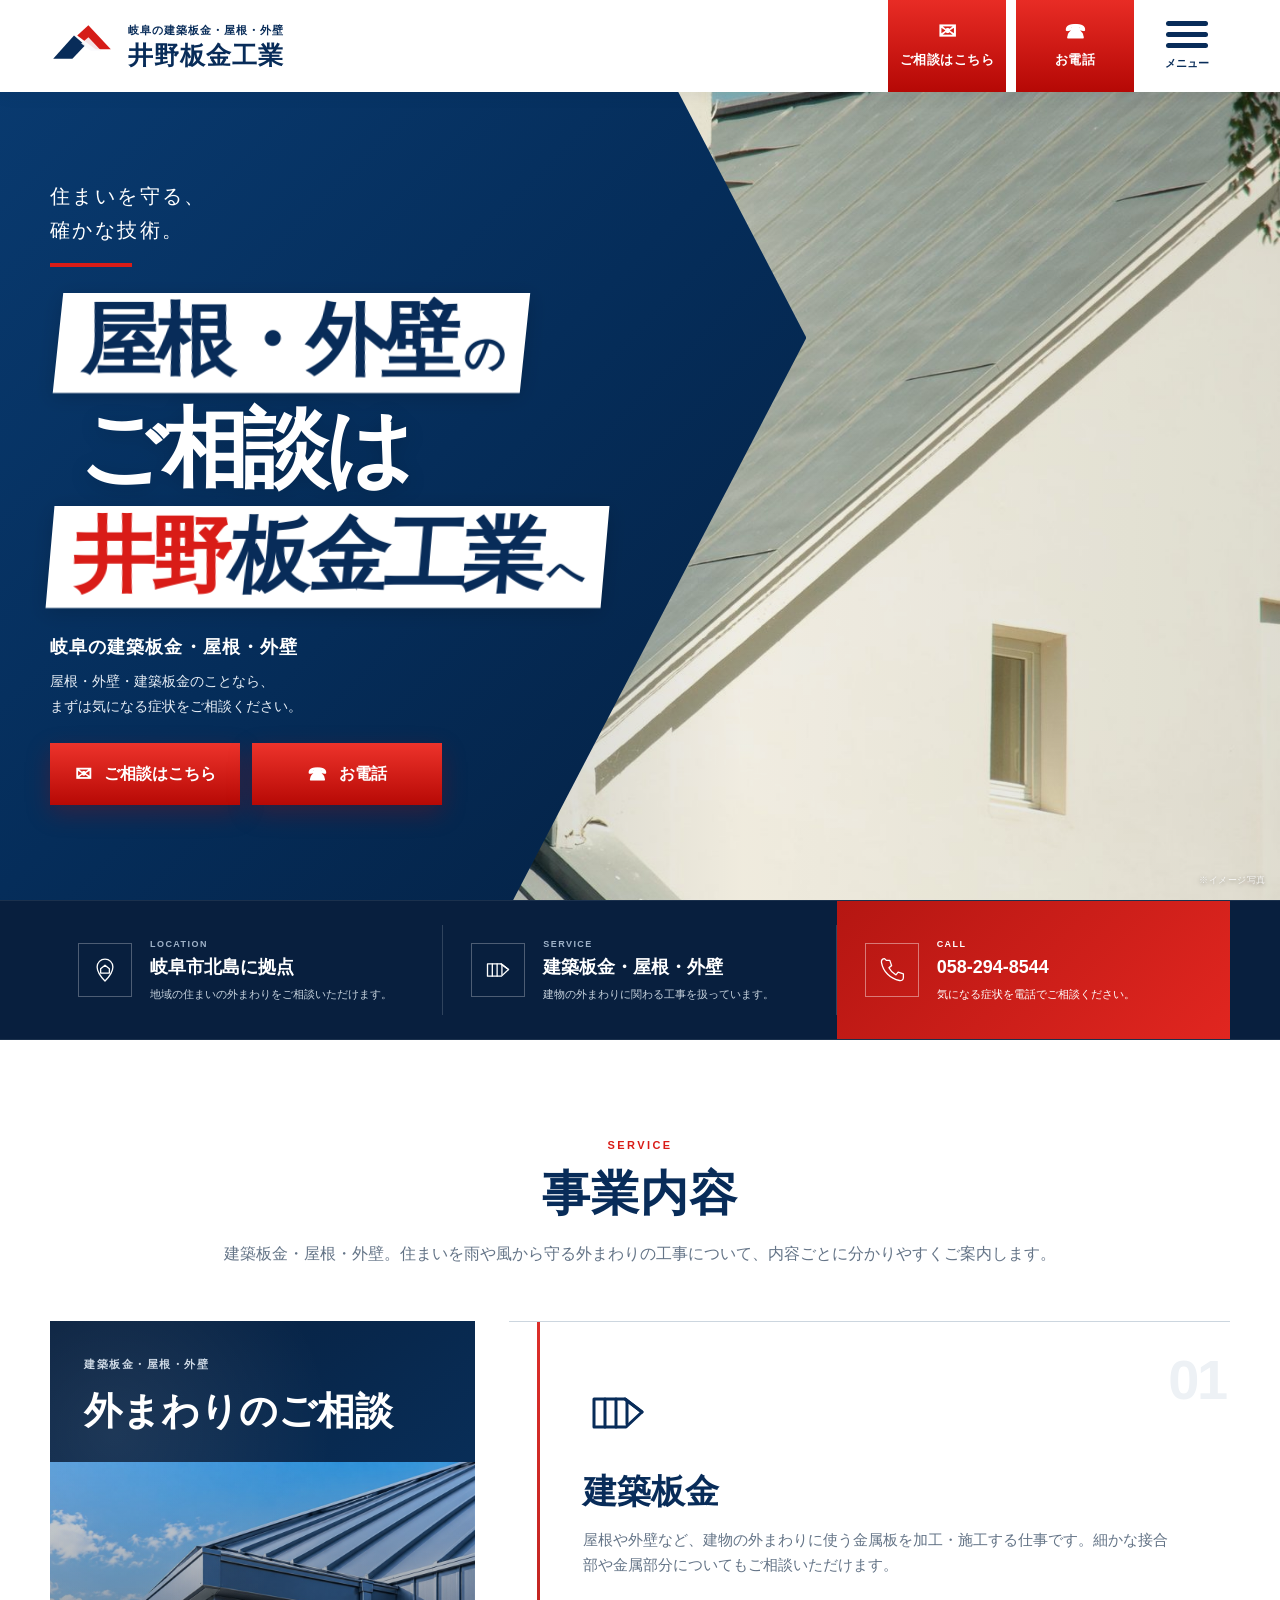
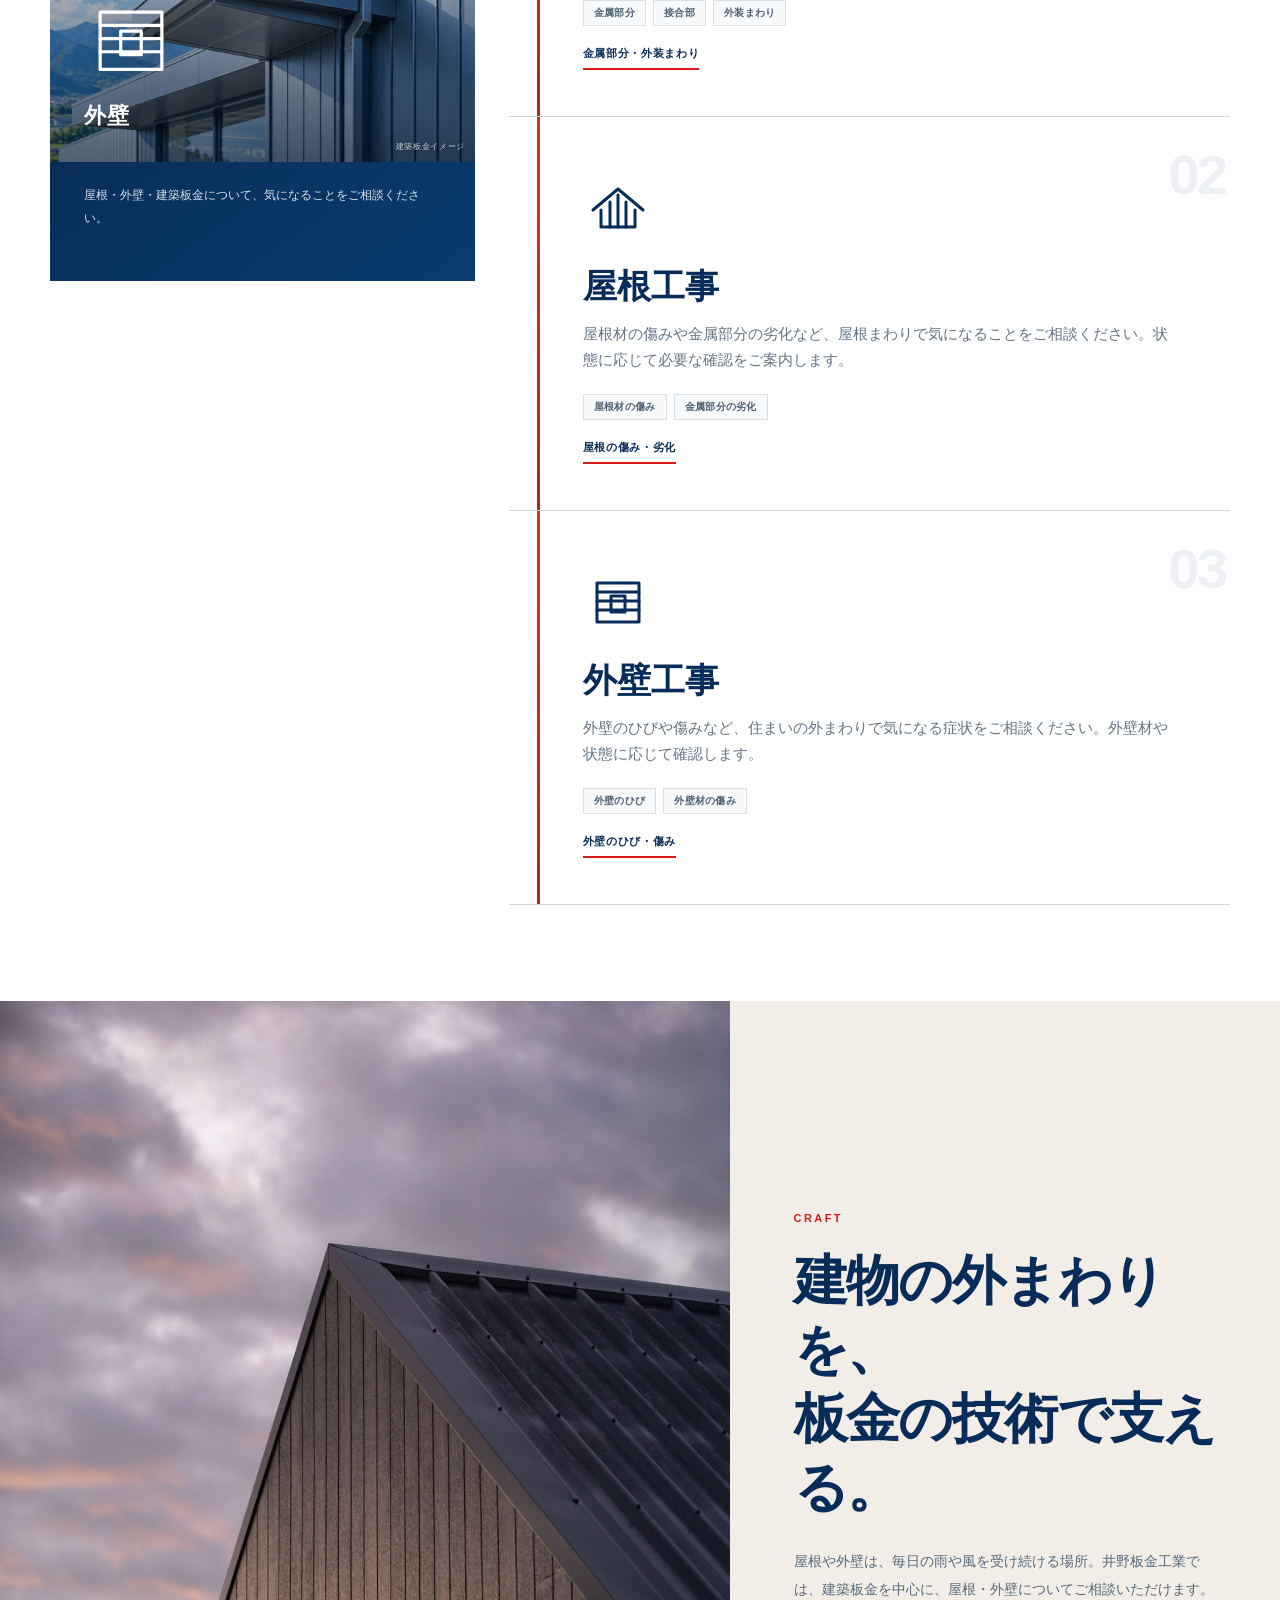
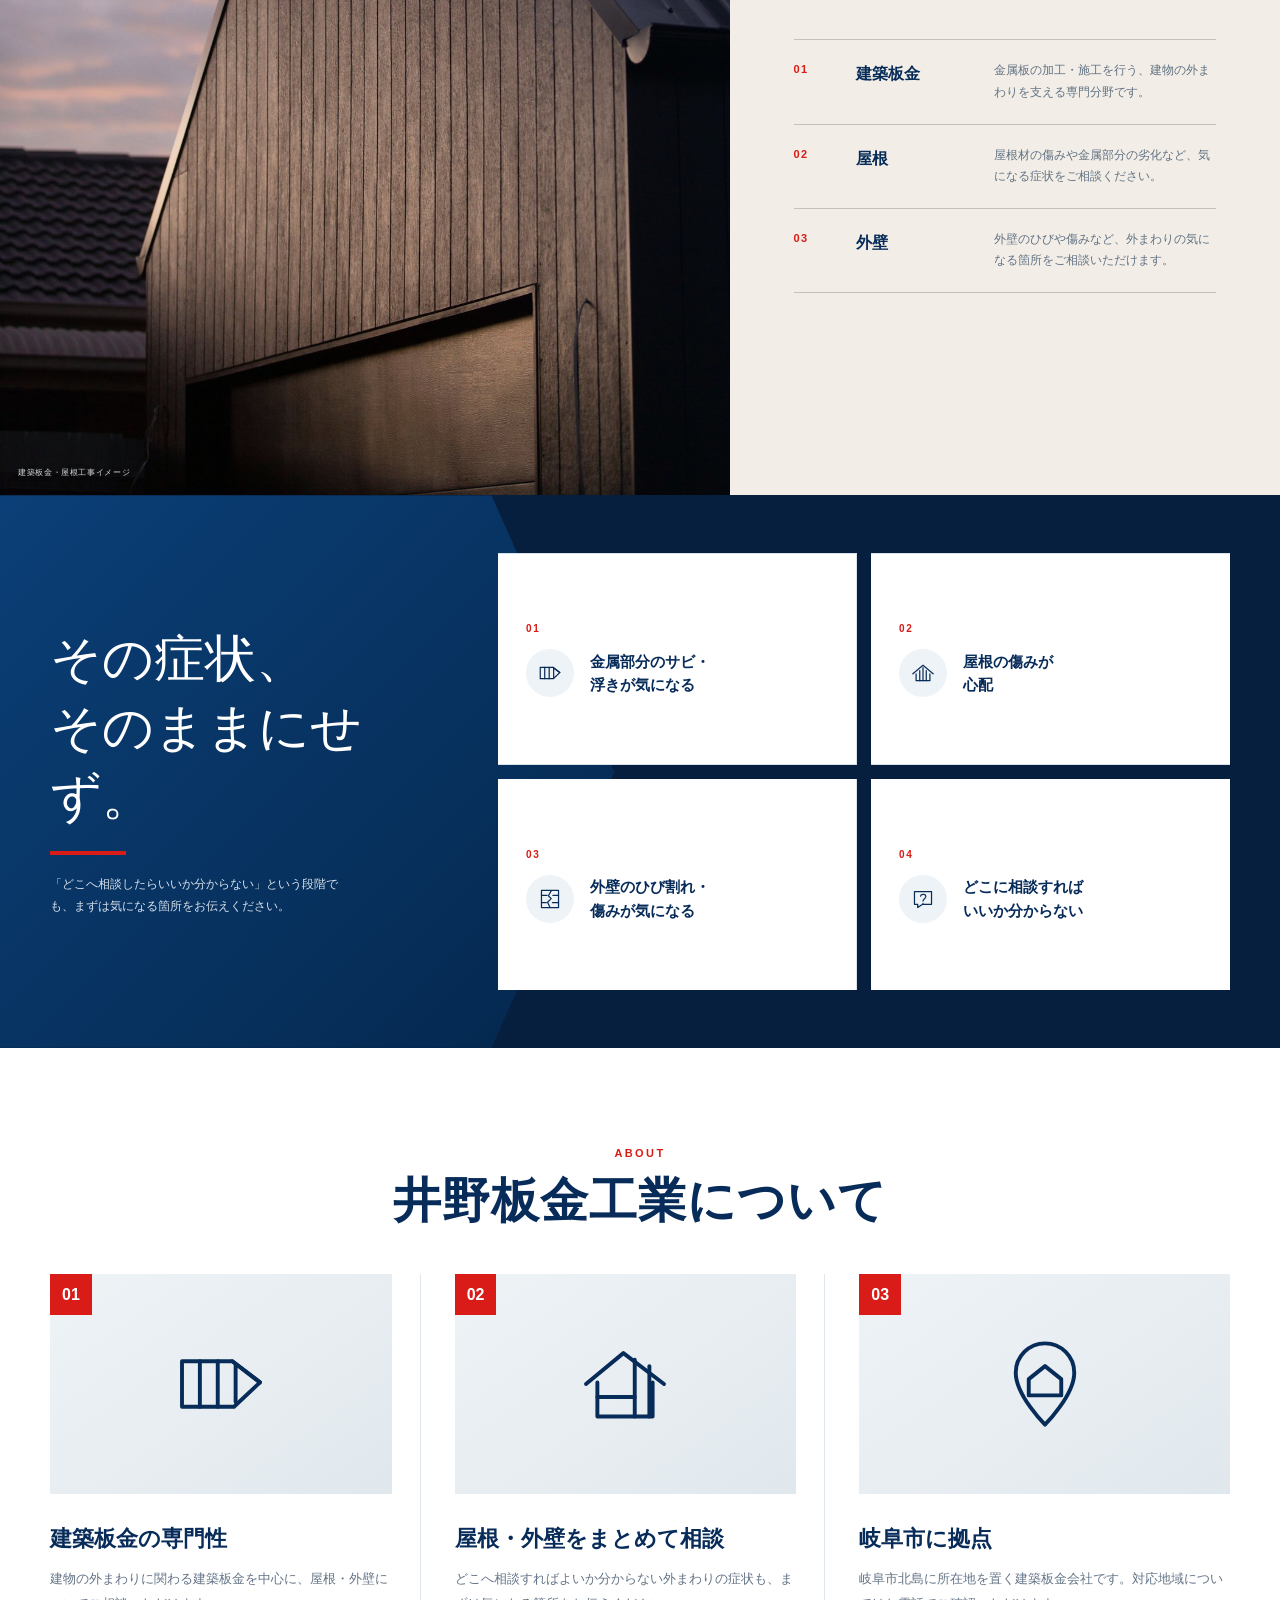
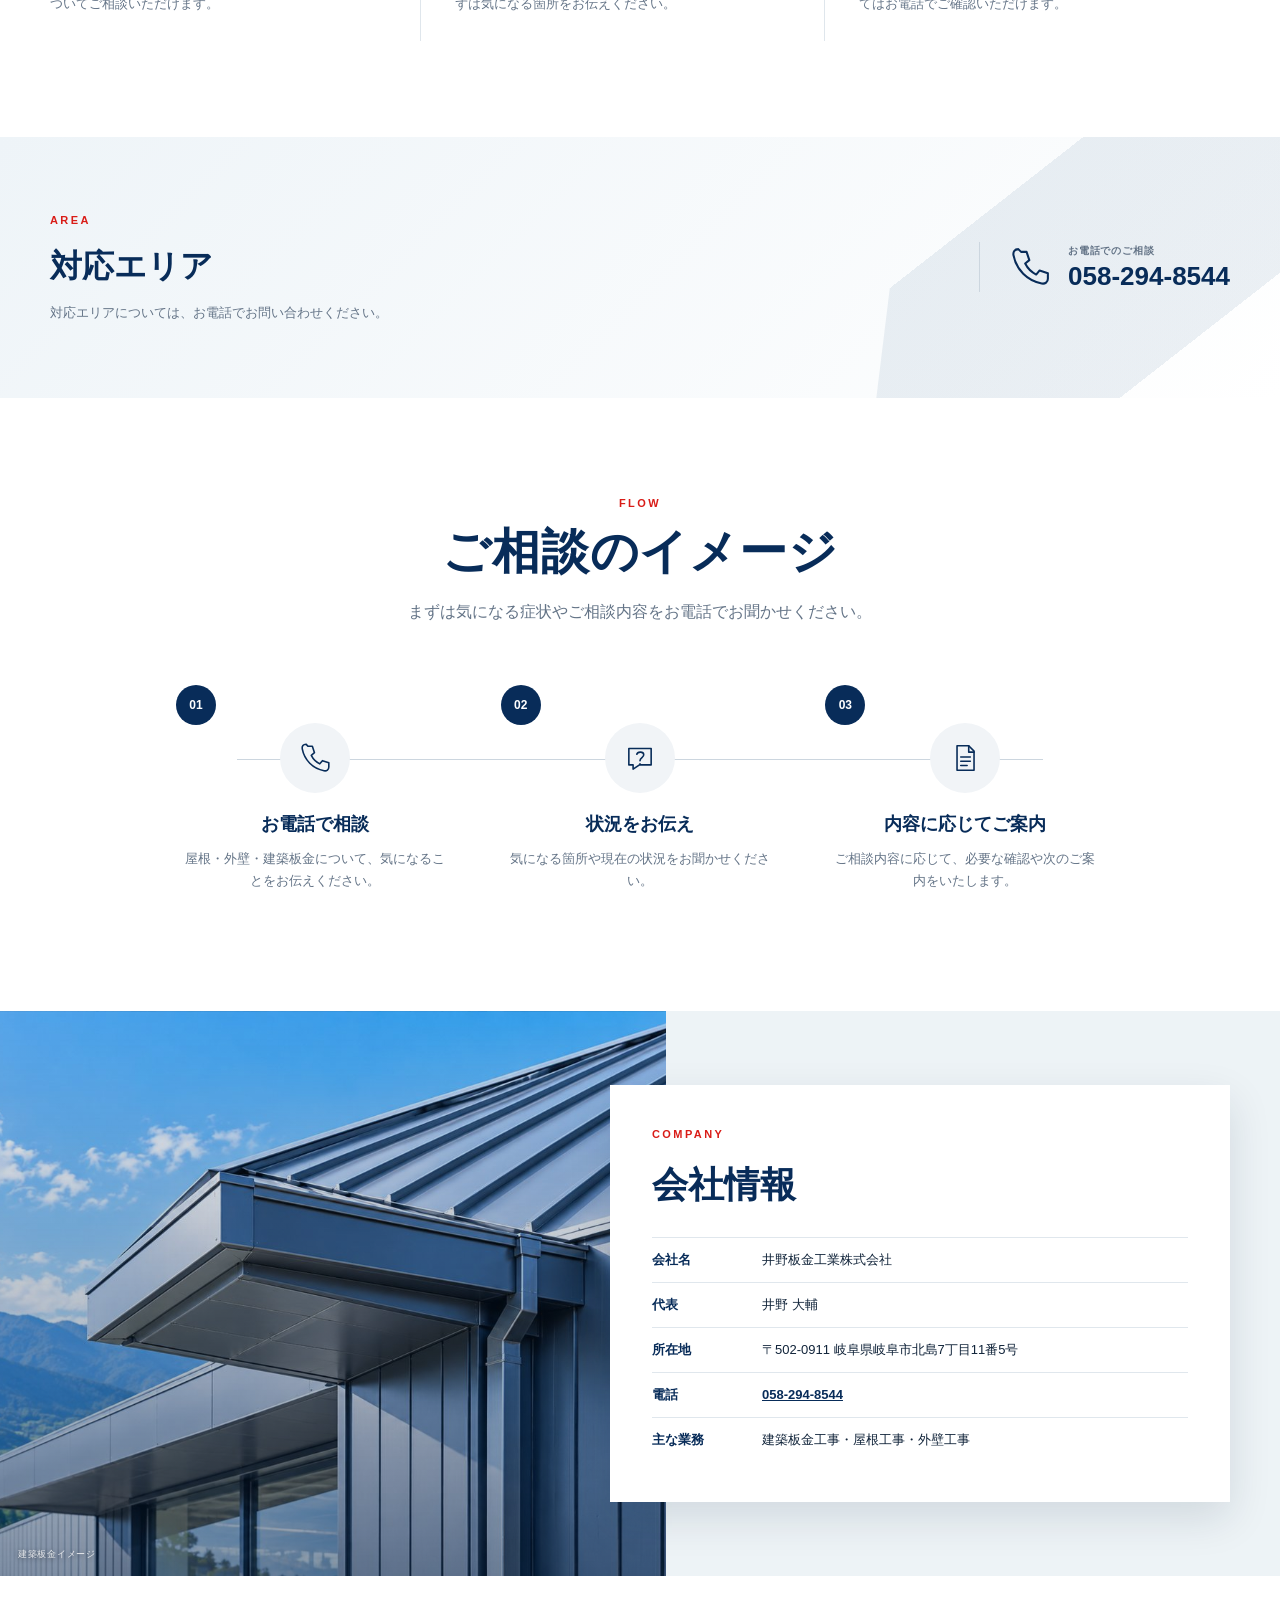
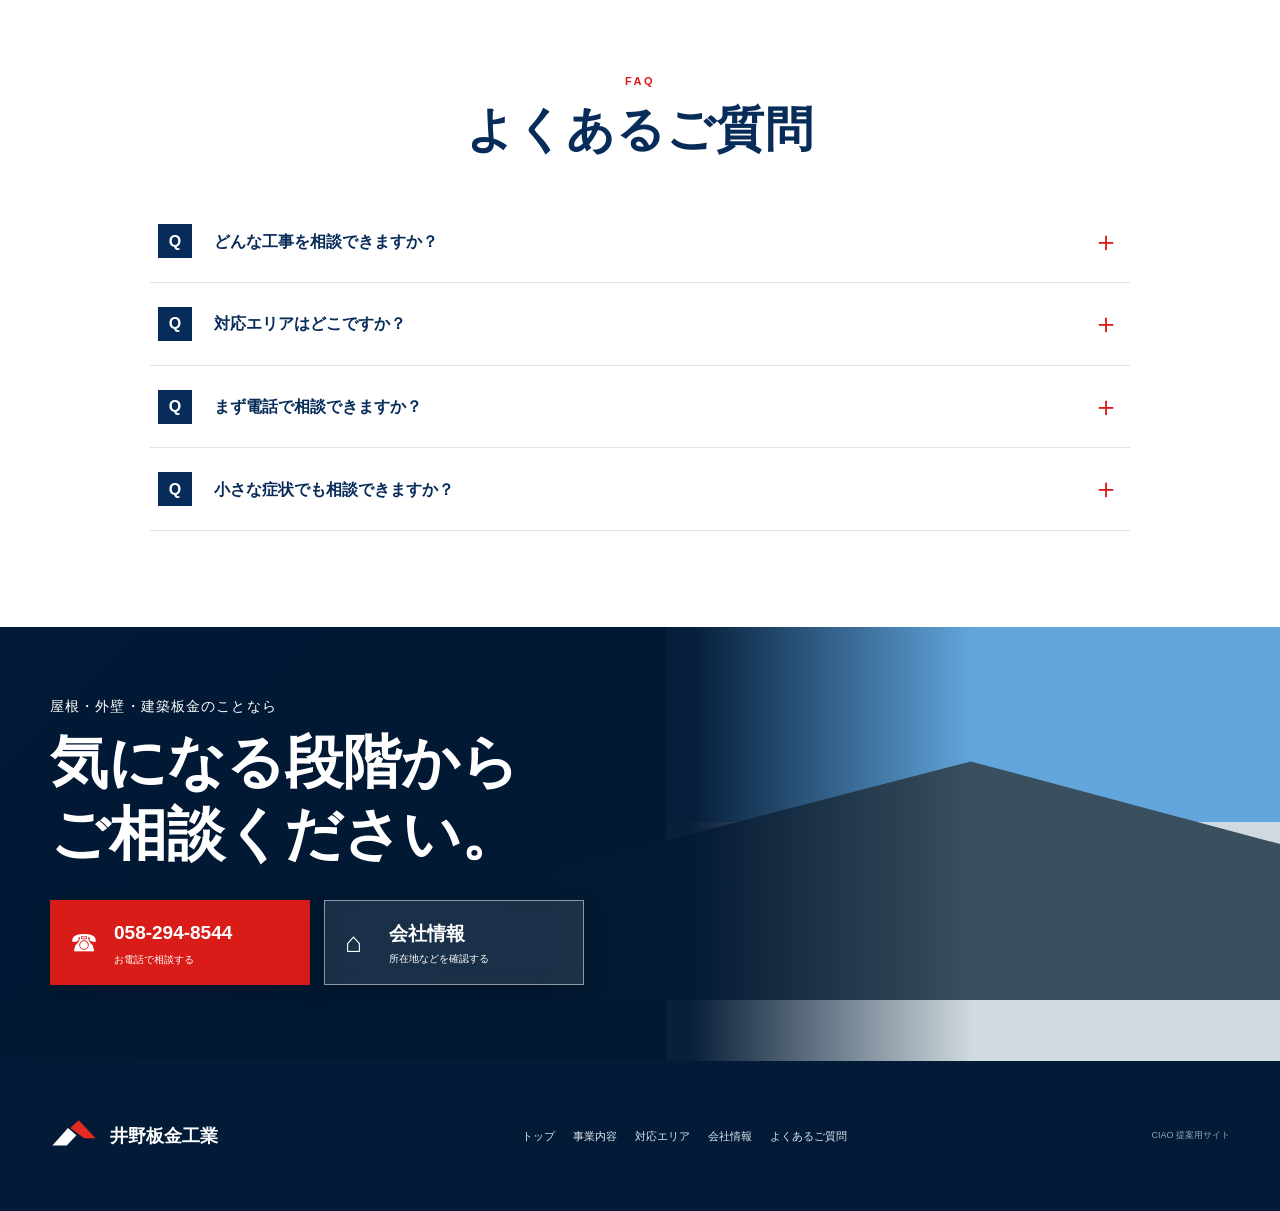
==== commit c45068ee: "Update critical mobile hero CSS to real Pexels photo" ====
--- a/ino-bankin-preview/index.html
+++ b/ino-bankin-preview/index.html
@@ -6,7 +6,7 @@
   <title>井野板金工業株式会社｜岐阜市の建築板金・屋根・外壁</title>
   <meta name="description" content="岐阜市北島の井野板金工業株式会社。建築板金・屋根・外壁のご相談に対応。" />
   <meta name="theme-color" content="#082c59" />
-  <link rel="stylesheet" href="styles.css?v=20260924-2022" />
+  <link rel="stylesheet" href="styles.css?v=20260924-2024" />
   <style>
     img{max-width:100%;height:auto}
     .hero-mobile-reference{display:none!important}
@@ -25,9 +25,9 @@
         position:absolute!important;
         inset:0!important;
         z-index:0!important;
-        background-image:url("images/hero-clean-v3.png?v=20260924-1914")!important;
+        background-image:url("images/pexels-hero-metal-roof.jpg?v=20260924-2024")!important;
         background-size:cover!important;
-        background-position:58% 50%!important;
+        background-position:52% 42%!important;
         background-repeat:no-repeat!important;
       }
       .hero:after{
--- a/ino-bankin-preview/styles.css
+++ b/ino-bankin-preview/styles.css
@@ -751,3 +751,25 @@
   .craft-lines p{font-size:10px}
   .concern-item>span{font-size:11.5px}
 }
+
+
+/* ===== 2026-09-24 replace generated architecture with real Pexels photos ===== */
+.hero-scene{
+  background-image:url("images/pexels-hero-metal-roof.jpg?v=20260924-2022")!important;
+  background-size:cover!important;
+  background-position:center 38%!important;
+  background-repeat:no-repeat!important;
+}
+.craft-photo img{
+  object-position:center 42%!important;
+}
+@media(max-width:640px){
+  .hero>.hero-scene{
+    background-image:url("images/pexels-hero-metal-roof.jpg?v=20260924-2022")!important;
+    background-position:52% 42%!important;
+    background-size:cover!important;
+  }
+  .craft-photo img{
+    object-position:center 40%!important;
+  }
+}
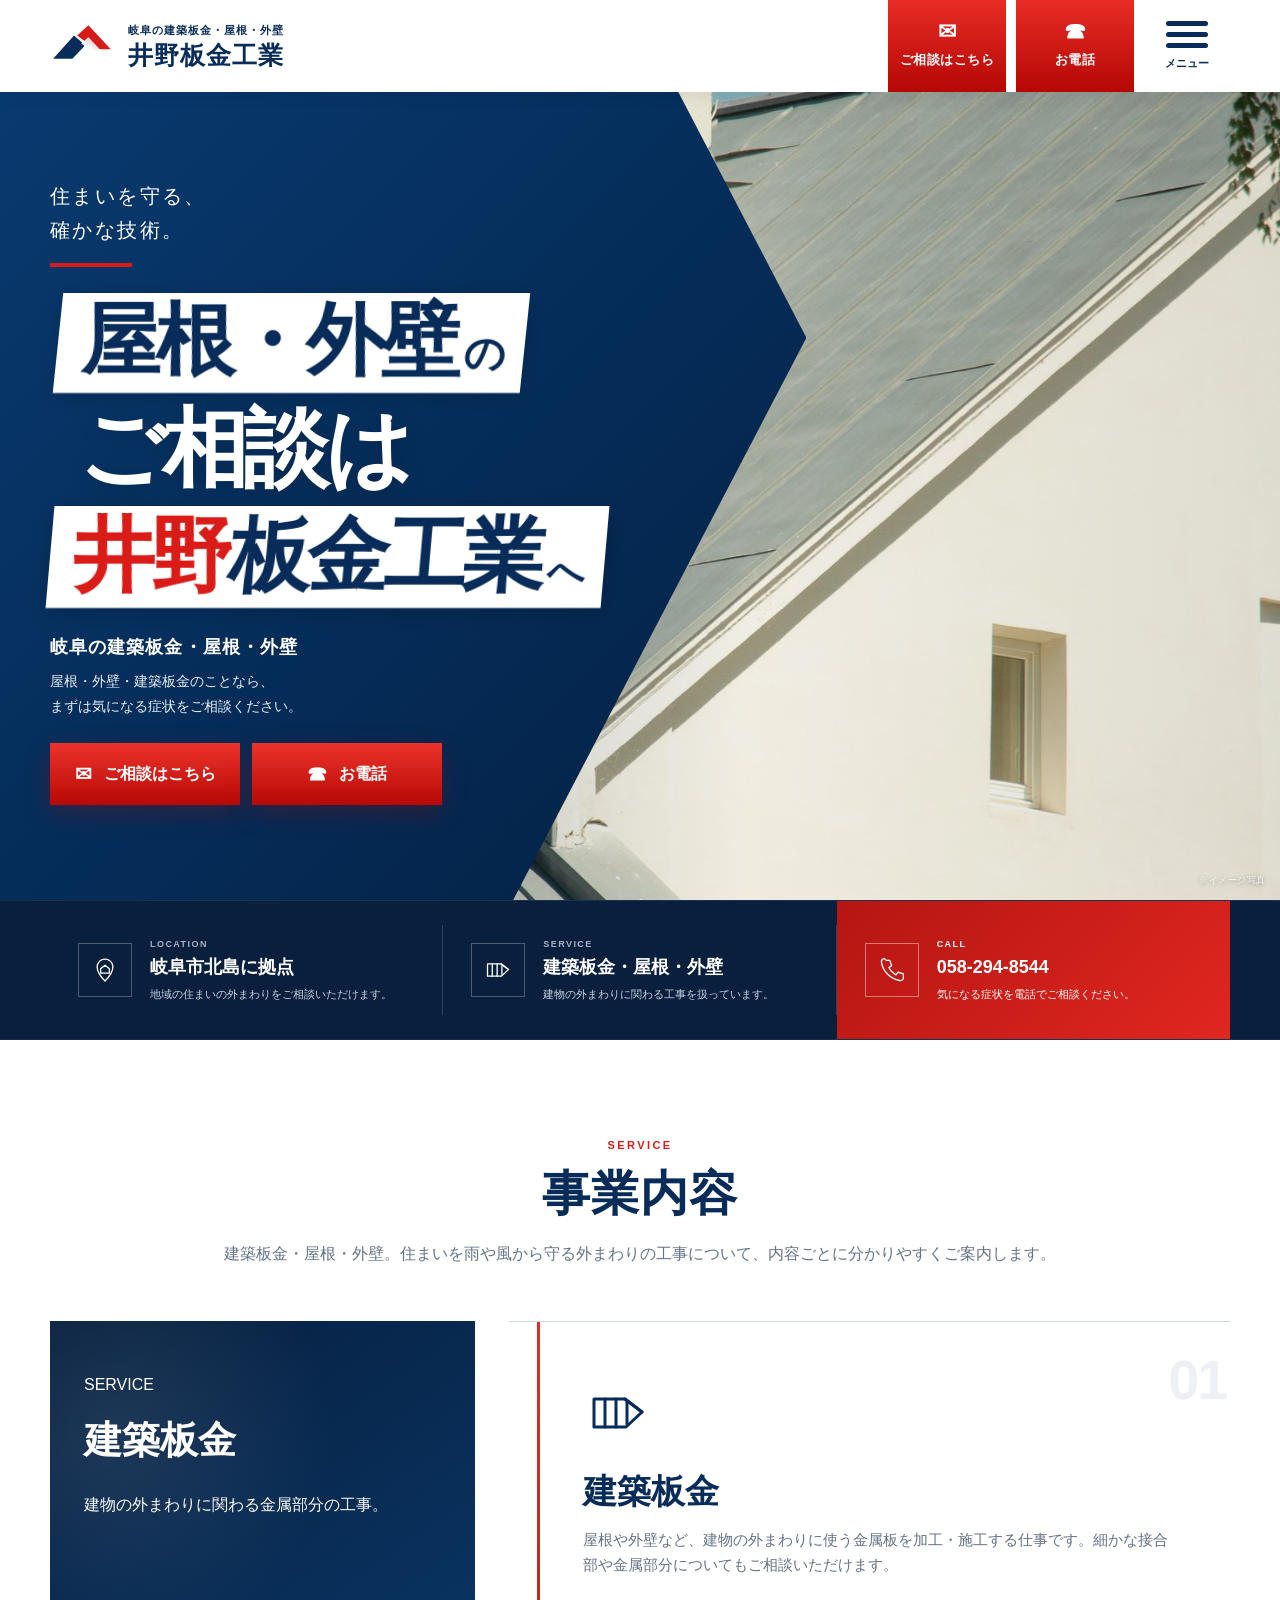
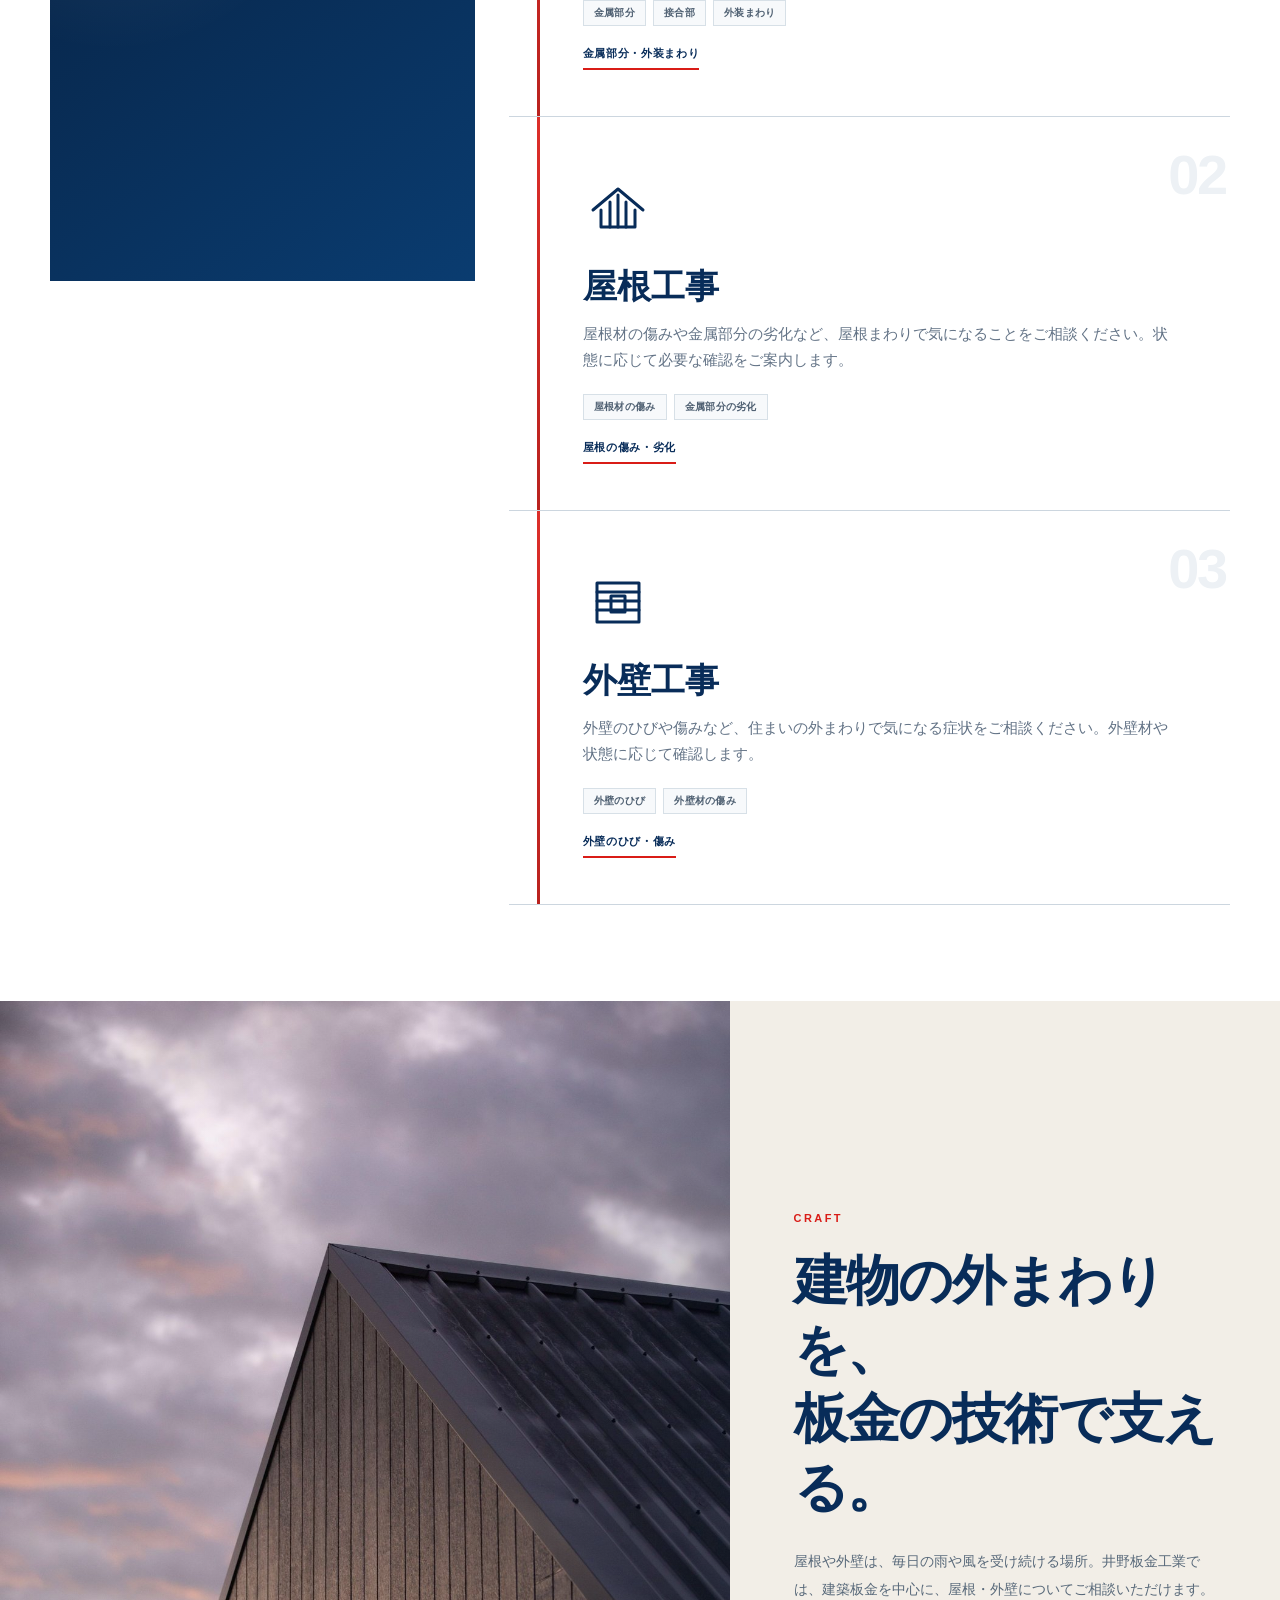
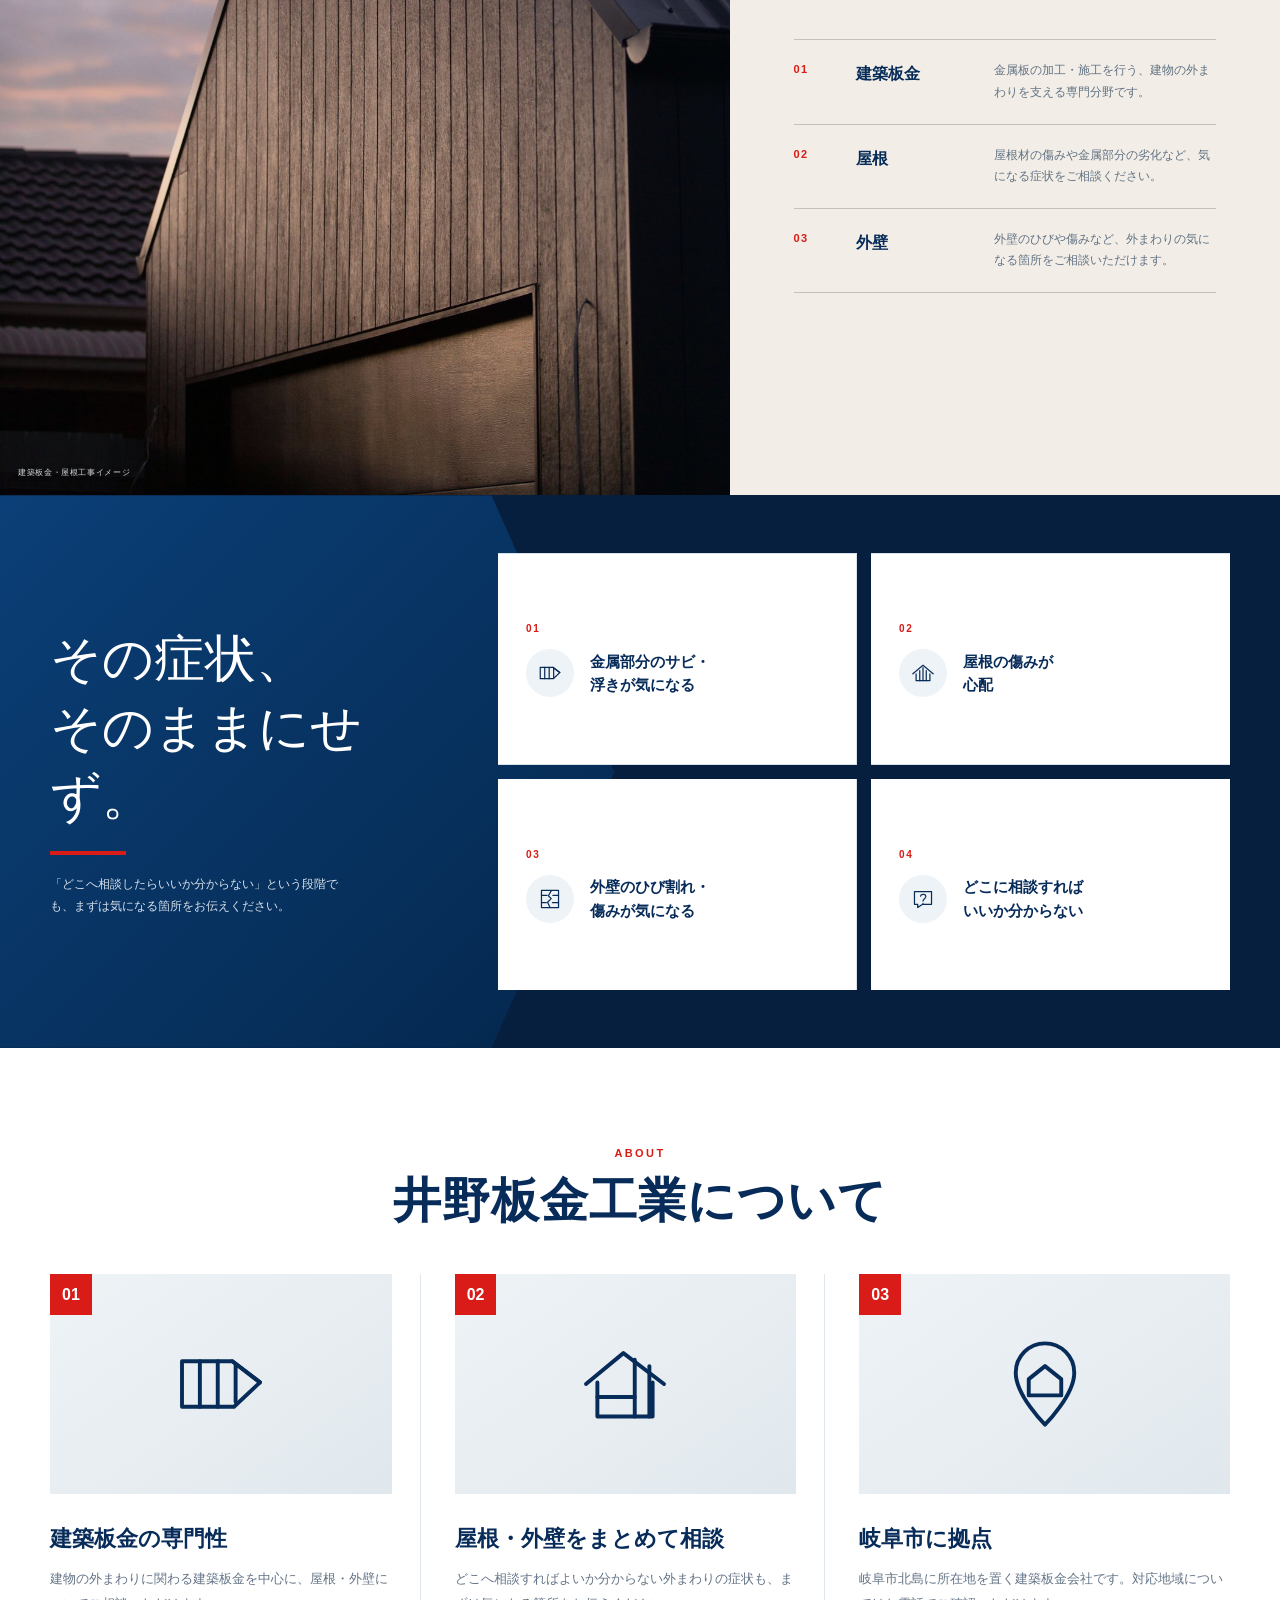
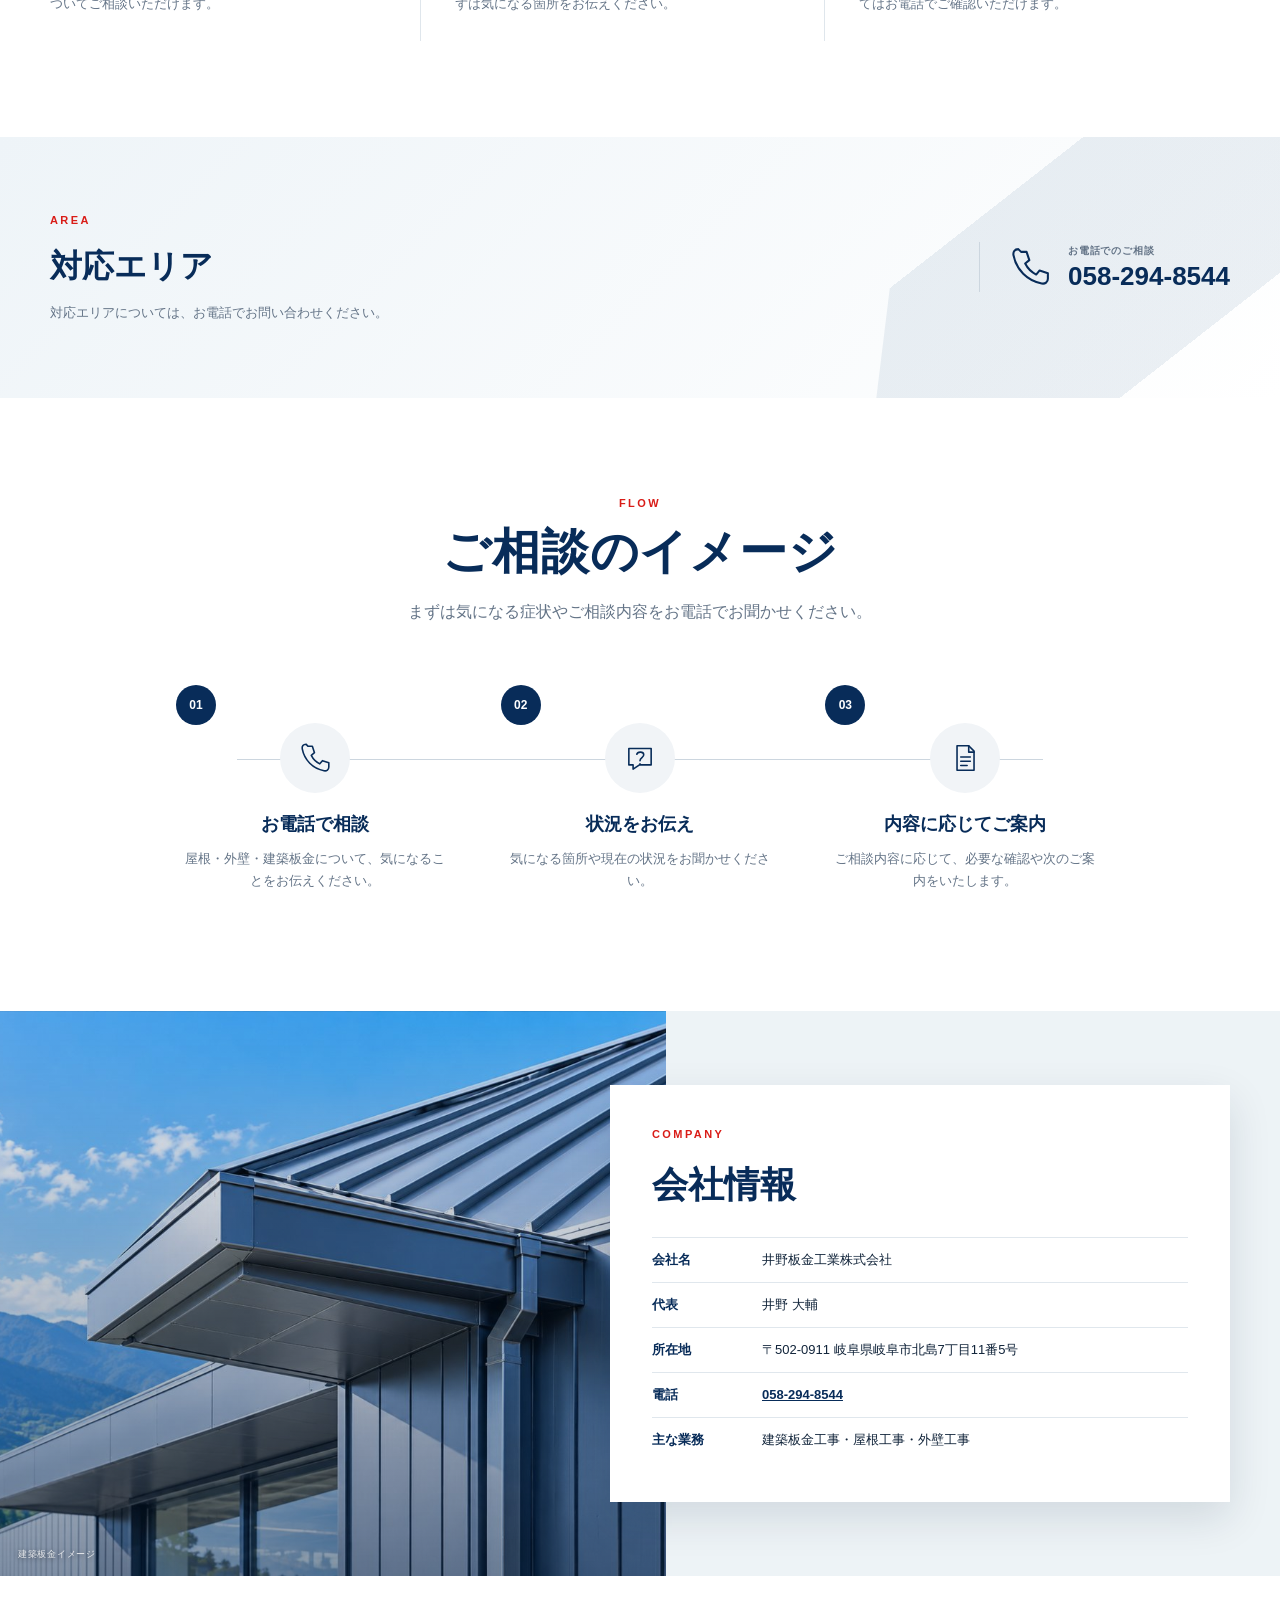
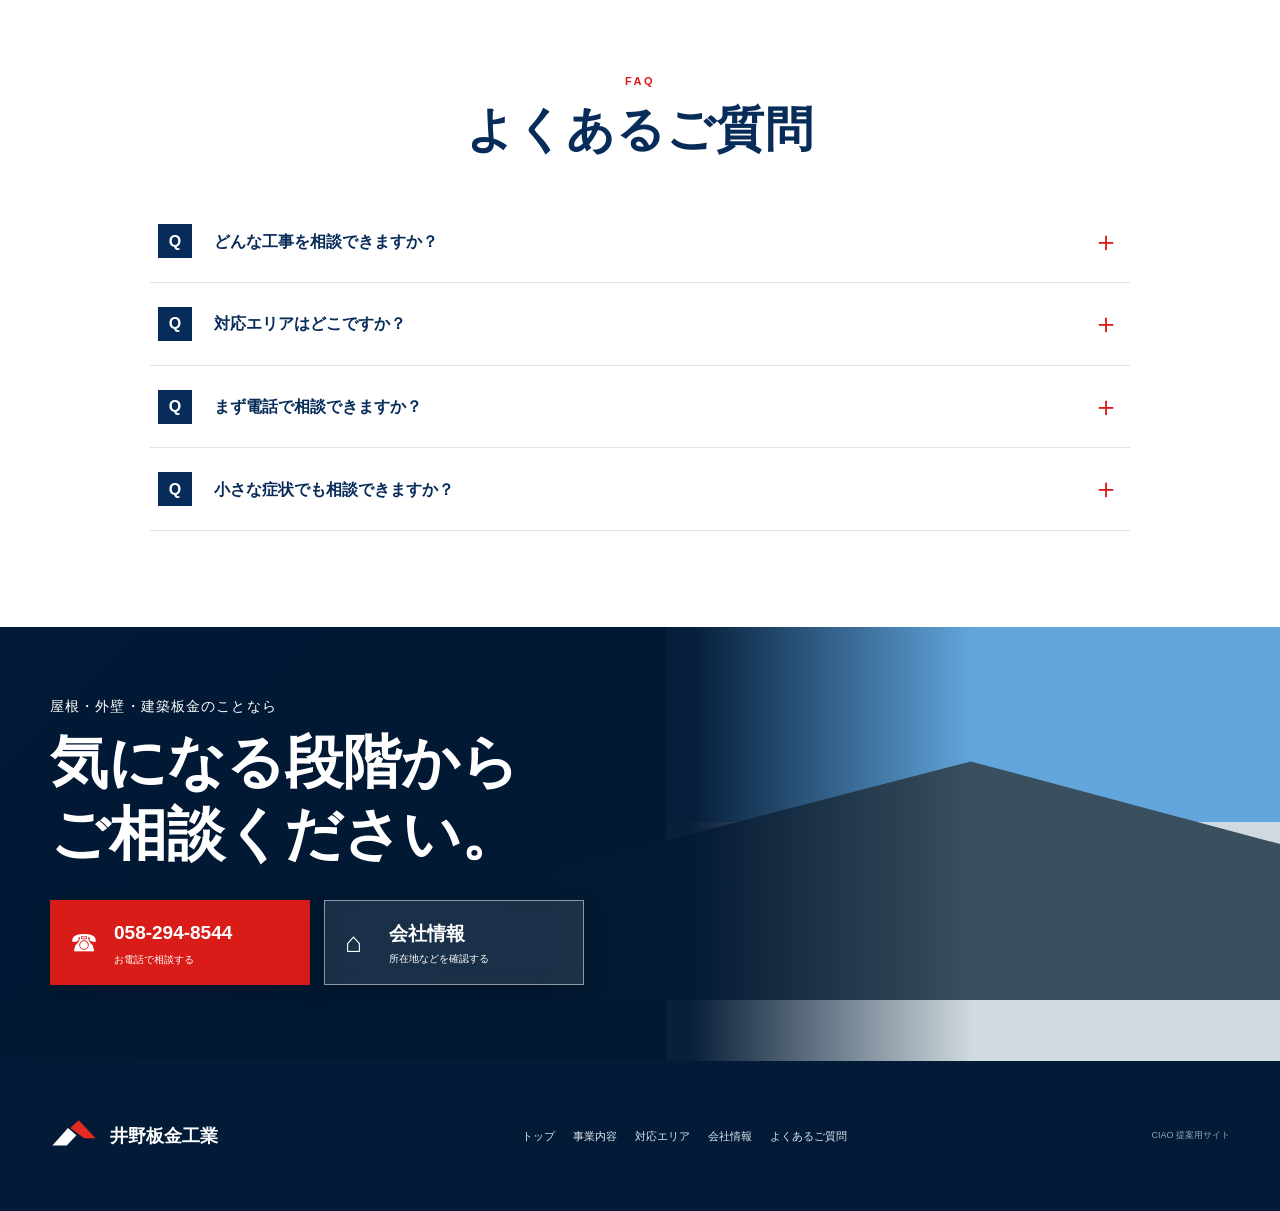
==== commit d4037e9f: "Use vertical title in service sticky without image" ====
--- a/ino-bankin-preview/index.html
+++ b/ino-bankin-preview/index.html
@@ -6,7 +6,7 @@
   <title>井野板金工業株式会社｜岐阜市の建築板金・屋根・外壁</title>
   <meta name="description" content="岐阜市北島の井野板金工業株式会社。建築板金・屋根・外壁のご相談に対応。" />
   <meta name="theme-color" content="#082c59" />
-  <link rel="stylesheet" href="styles.css?v=20260924-2024" />
+  <link rel="stylesheet" href="styles.css?v=20260924-2215" />
   <style>
     img{max-width:100%;height:auto}
     .hero-mobile-reference{display:none!important}
@@ -227,25 +227,12 @@
 
         <div class="service-story">
           <aside class="service-sticky" aria-label="事業内容の案内">
-            <div class="service-sticky-inner">
-              <p class="service-kicker">建築板金・屋根・外壁</p>
-              <h3>外まわりのご相談</h3>
-              <div class="service-sticky-media">
-                <span class="visual-note">建築板金イメージ</span>
-                <div class="service-visual is-active" data-service-visual="sheetmetal">
-                  <svg class="service-visual-icon" aria-hidden="true"><use href="#icon-sheetmetal"/></svg>
-                  <strong>建築板金</strong>
-                </div>
-                <div class="service-visual" data-service-visual="roof">
-                  <svg class="service-visual-icon" aria-hidden="true"><use href="#icon-roof"/></svg>
-                  <strong>屋根</strong>
-                </div>
-                <div class="service-visual" data-service-visual="wall">
-                  <svg class="service-visual-icon" aria-hidden="true"><use href="#icon-wall"/></svg>
-                  <strong>外壁</strong>
-                </div>
+            <div class="service-sticky-inner service-sticky-vertical">
+              <p class="service-vertical-label">SERVICE</p>
+              <div class="service-vertical-title-wrap" aria-live="polite">
+                <h3 class="service-vertical-title" id="serviceStickyTitle">建築板金</h3>
               </div>
-              <p class="service-sticky-note">屋根・外壁・建築板金について、気になることをご相談ください。</p>
+              <p class="service-vertical-copy" id="serviceStickyCopy">建物の外まわりに関わる金属部分の工事。</p>
             </div>
           </aside>
 
@@ -427,6 +414,6 @@
     <a href="tel:0582948544">☎ お電話</a>
   </div>
 
-  <script src="script.js?v=20260924-1914"></script>
+  <script src="script.js?v=20260924-2215"></script>
 </body>
 </html>
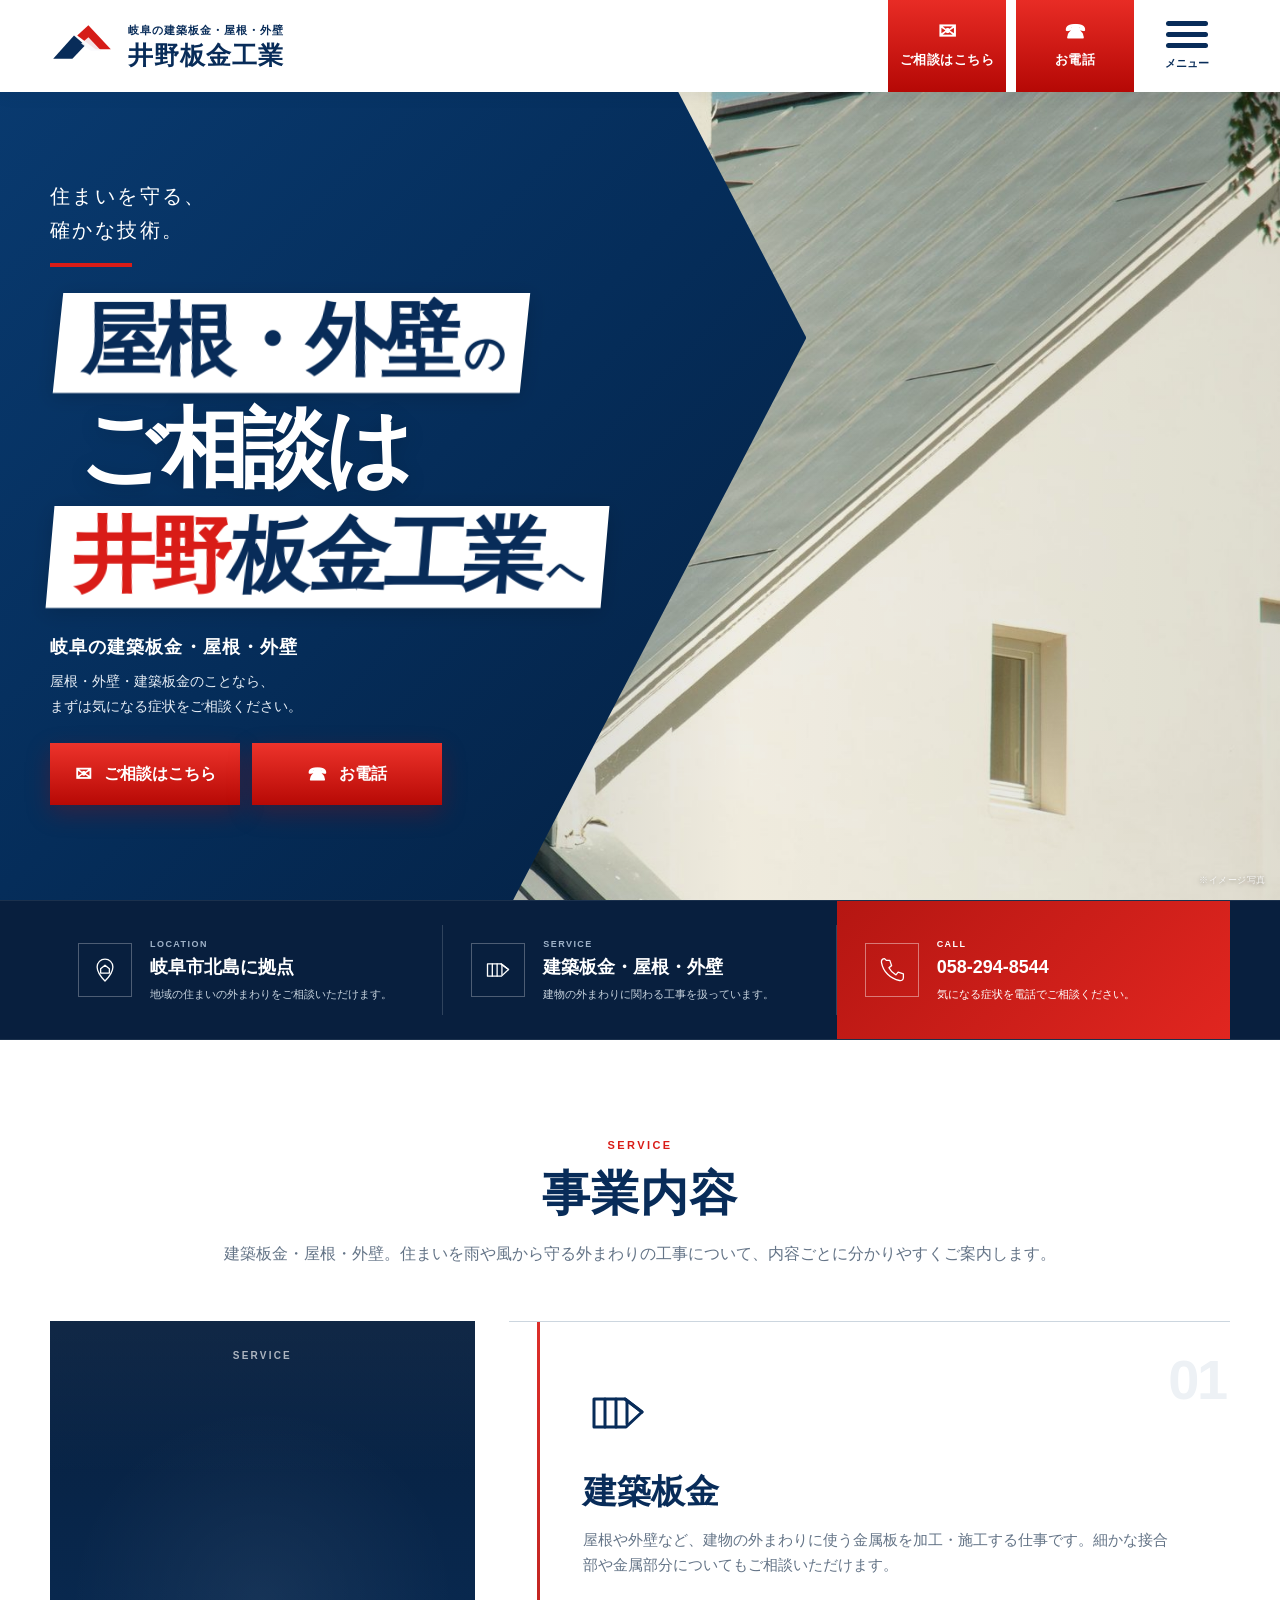
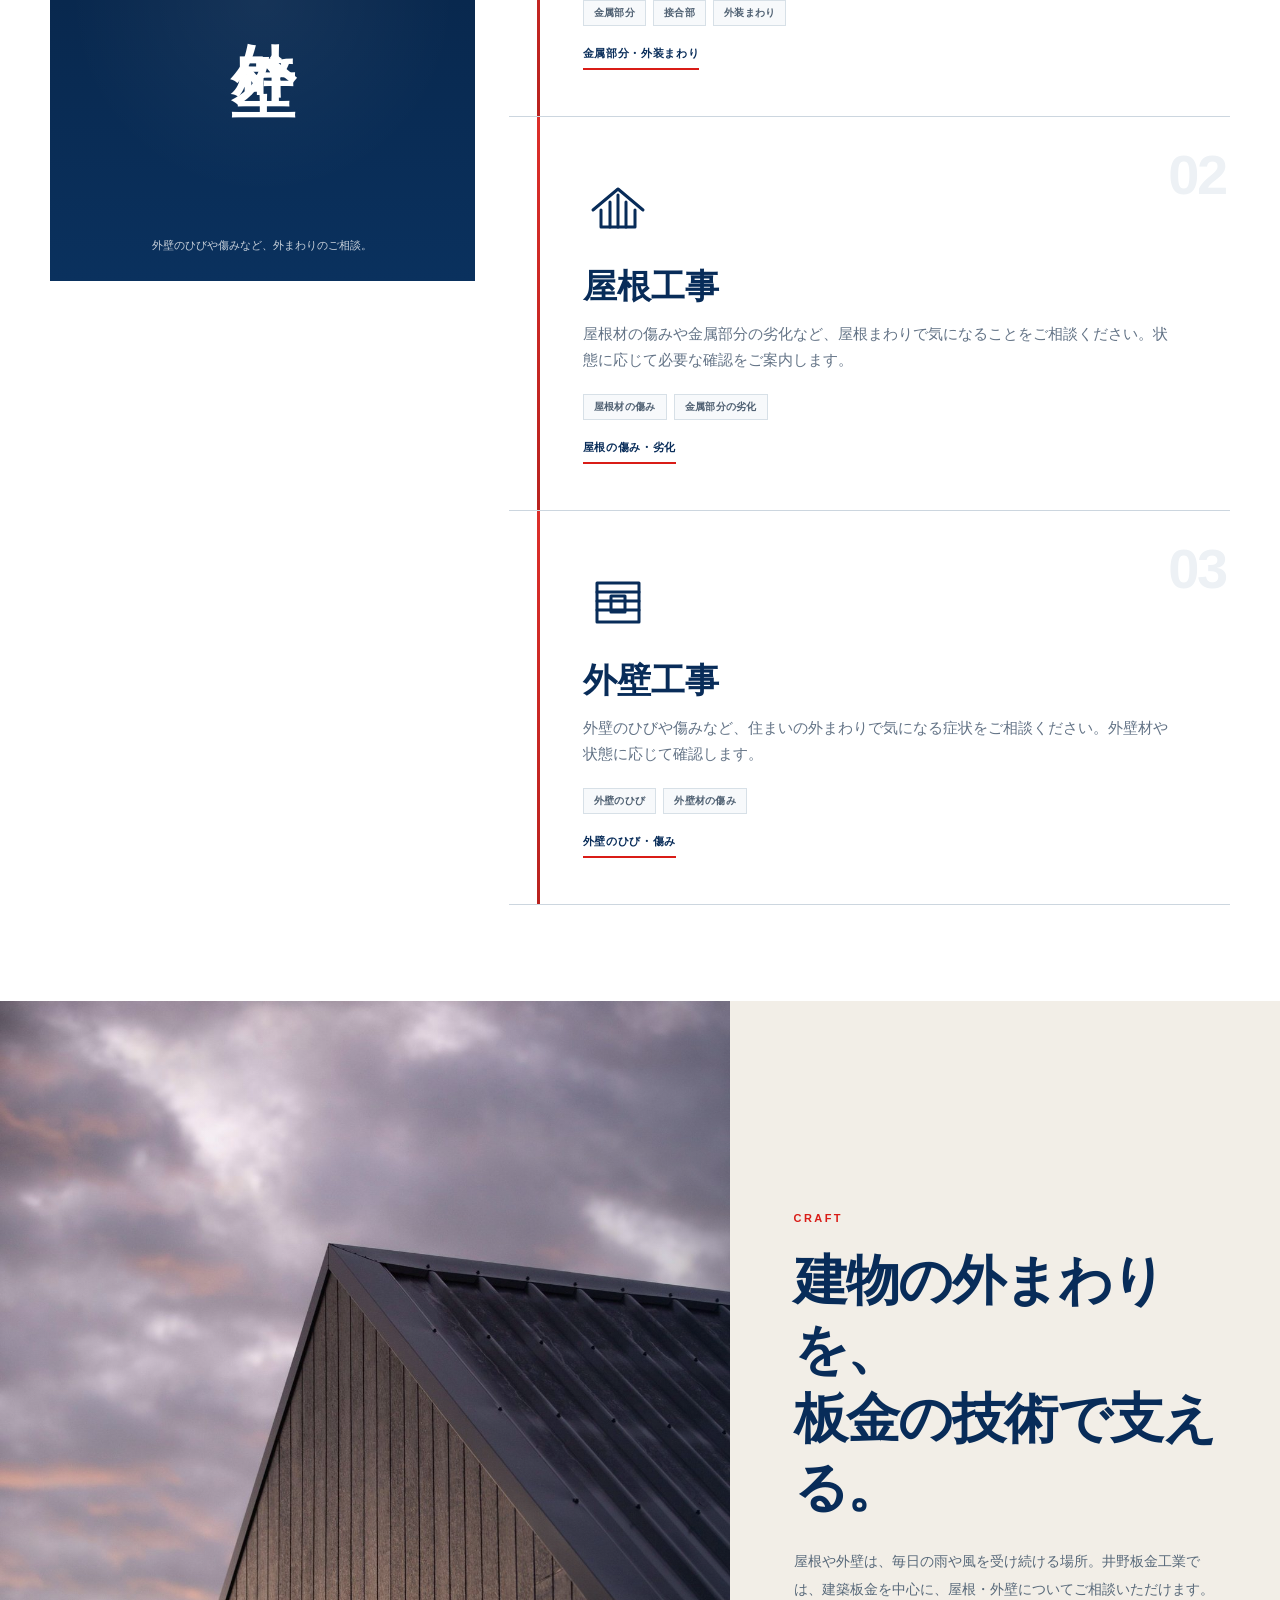
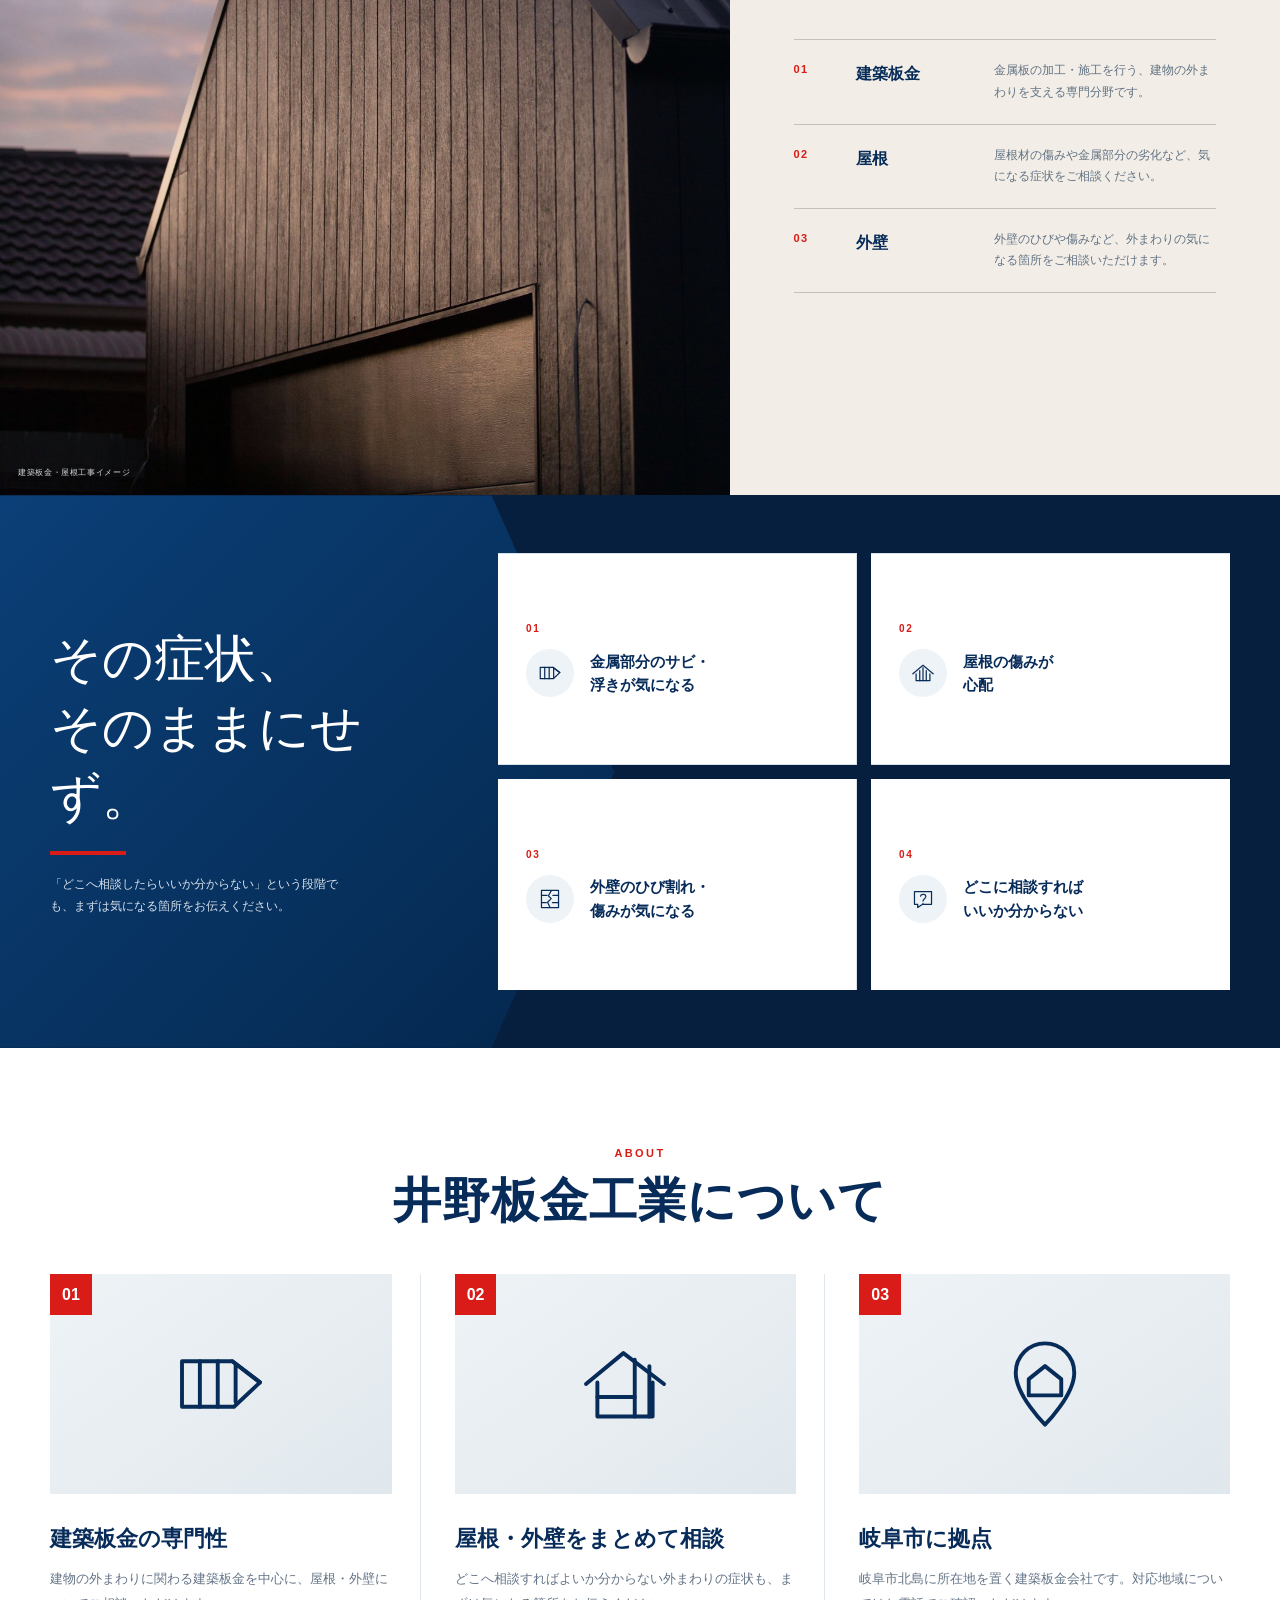
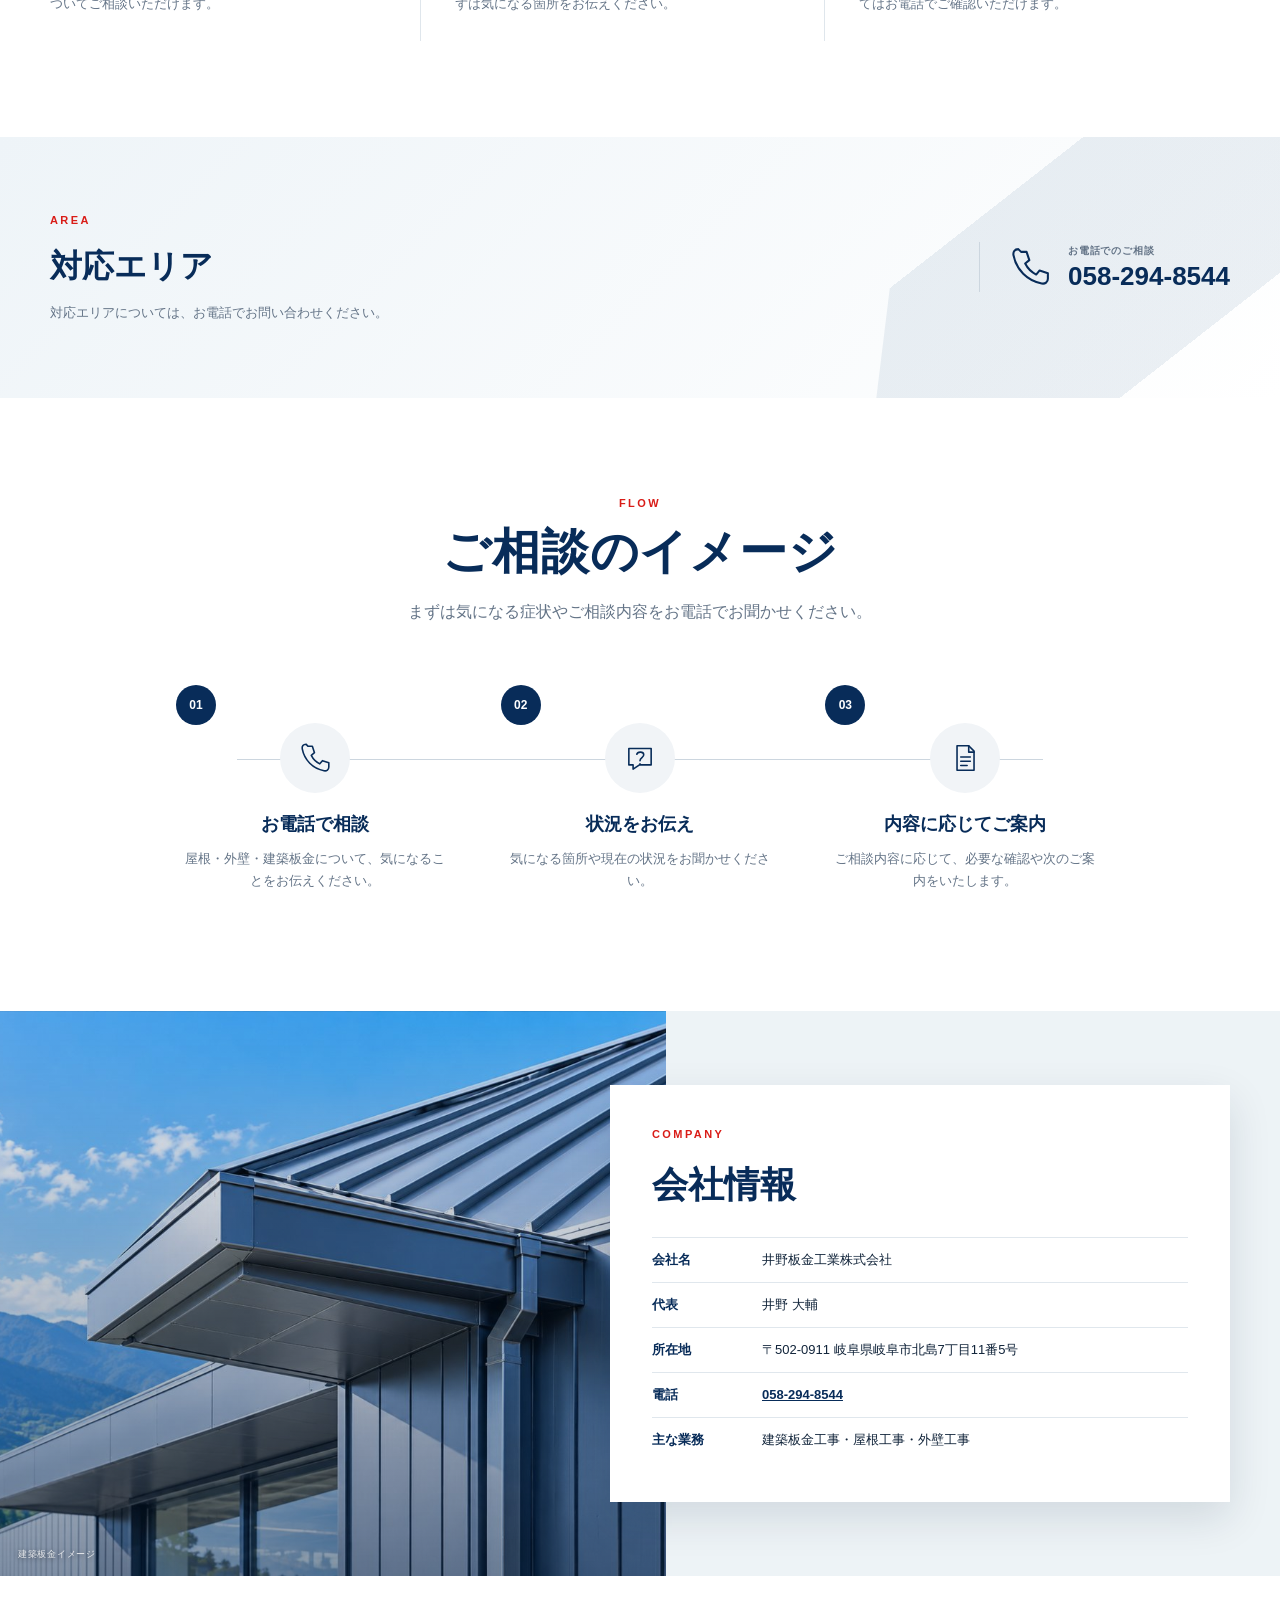
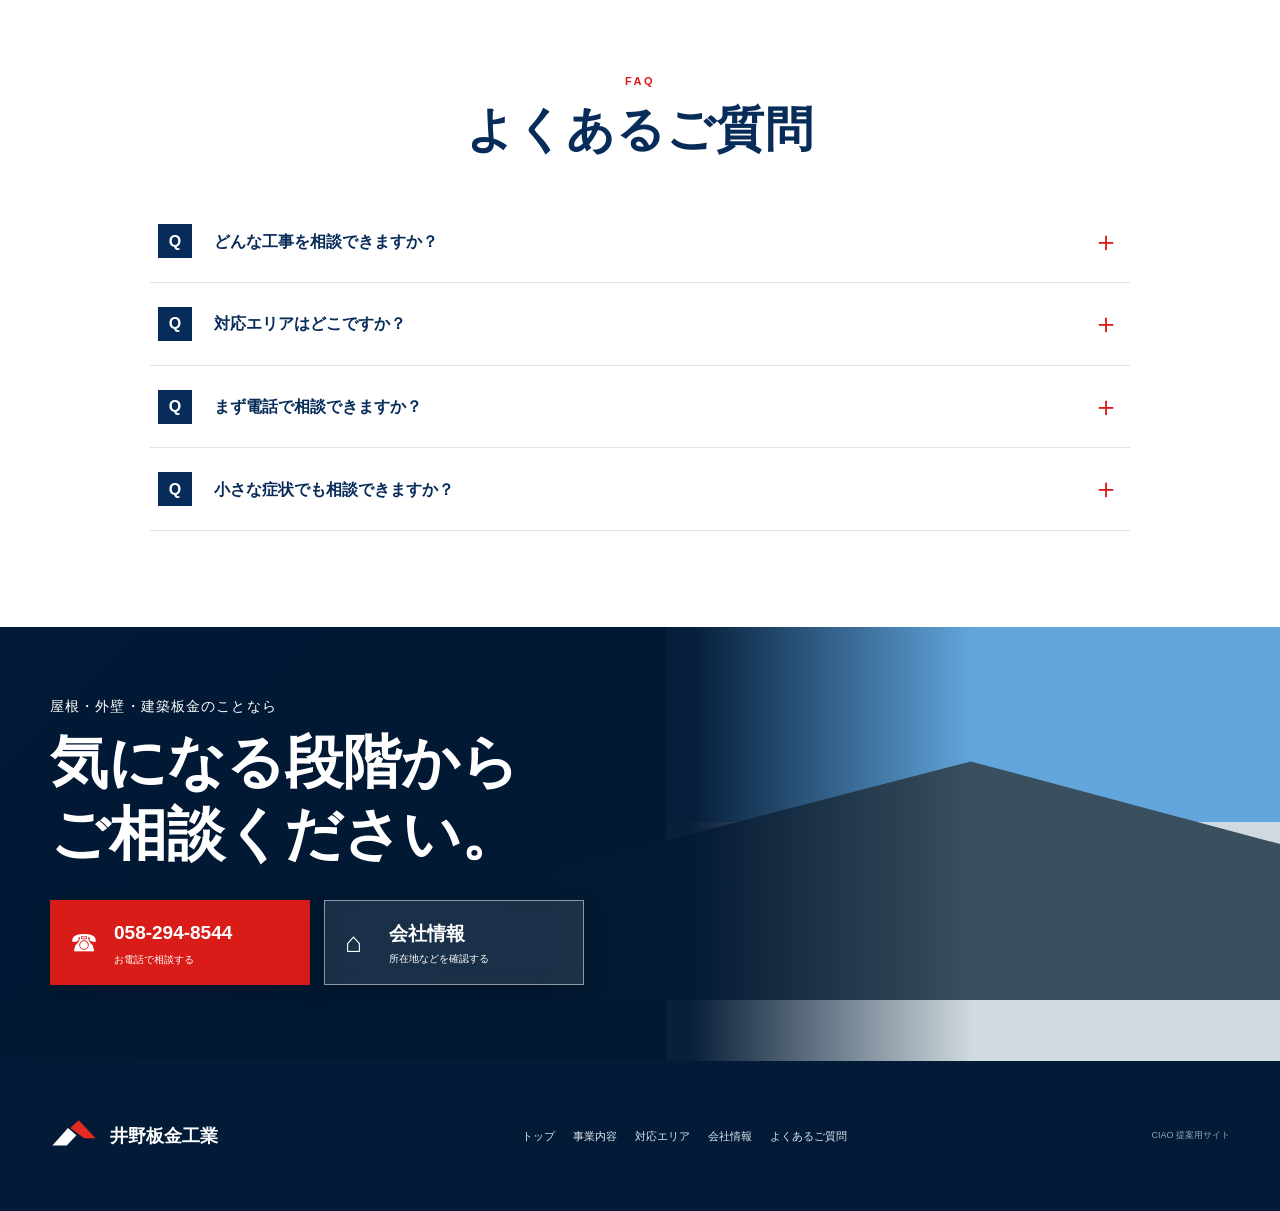
==== commit 9881e430: "Bust cache for larger vertical service title" ====
--- a/ino-bankin-preview/index.html
+++ b/ino-bankin-preview/index.html
@@ -6,7 +6,7 @@
   <title>井野板金工業株式会社｜岐阜市の建築板金・屋根・外壁</title>
   <meta name="description" content="岐阜市北島の井野板金工業株式会社。建築板金・屋根・外壁のご相談に対応。" />
   <meta name="theme-color" content="#082c59" />
-  <link rel="stylesheet" href="styles.css?v=20260924-2215" />
+  <link rel="stylesheet" href="styles.css?v=20260924-2225" />
   <style>
     img{max-width:100%;height:auto}
     .hero-mobile-reference{display:none!important}
--- a/ino-bankin-preview/styles.css
+++ b/ino-bankin-preview/styles.css
@@ -773,3 +773,159 @@
     object-position:center 40%!important;
   }
 }
+
+
+/* ===== 2026-09-24 service sticky: no image, vertical title ===== */
+.service-sticky-vertical{
+  min-height:560px!important;
+  padding:30px 22px 26px!important;
+  display:flex!important;
+  flex-direction:column!important;
+  align-items:center!important;
+  justify-content:space-between!important;
+  background:linear-gradient(180deg,#071f3e 0%,#0a315e 100%)!important;
+  overflow:hidden!important;
+}
+.service-sticky-vertical:after{
+  content:""!important;
+  position:absolute!important;
+  inset:0!important;
+  pointer-events:none!important;
+  background:
+    linear-gradient(180deg,rgba(255,255,255,.04),transparent 28%),
+    radial-gradient(circle at 50% 50%,rgba(255,255,255,.055),transparent 55%)!important;
+}
+.service-vertical-label{
+  position:relative;
+  z-index:2;
+  margin:0;
+  color:rgba(255,255,255,.66);
+  font-size:10px;
+  line-height:1;
+  font-weight:800;
+  letter-spacing:.22em;
+}
+.service-vertical-title-wrap{
+  position:relative;
+  z-index:2;
+  flex:1;
+  width:100%;
+  min-height:320px;
+  display:flex;
+  align-items:center;
+  justify-content:center;
+  padding:18px 0;
+}
+.service-vertical-title{
+  margin:0!important;
+  writing-mode:vertical-rl;
+  text-orientation:upright;
+  white-space:nowrap;
+  color:#fff;
+  font-family:"Yu Mincho","Hiragino Mincho ProN",serif!important;
+  font-size:clamp(48px,5vw,72px)!important;
+  line-height:1!important;
+  font-weight:700!important;
+  letter-spacing:.10em;
+  transition:opacity .16s ease,transform .16s ease;
+}
+.service-vertical-copy{
+  position:relative;
+  z-index:2;
+  margin:0;
+  max-width:240px;
+  color:rgba(255,255,255,.78);
+  font-size:11px;
+  line-height:1.8;
+  text-align:center;
+  transition:opacity .16s ease,transform .16s ease;
+}
+.service-vertical-title.is-changing,
+.service-vertical-copy.is-changing{
+  opacity:.2;
+  transform:translateY(5px);
+}
+.service-sticky-vertical .service-kicker,
+.service-sticky-vertical .service-sticky-media,
+.service-sticky-vertical .service-sticky-note{
+  display:none!important;
+}
+
+@media(max-width:960px){
+  .service-sticky-vertical{
+    min-height:520px!important;
+    padding:26px 16px 22px!important;
+  }
+  .service-vertical-title-wrap{min-height:300px}
+  .service-vertical-title{font-size:56px!important}
+}
+
+@media(max-width:640px){
+  .service-sticky{
+    flex:0 0 36%!important;
+  }
+  .service-scroll{
+    flex:0 0 64%!important;
+  }
+  .service-sticky-vertical{
+    min-height:340px!important;
+    padding:16px 8px 14px!important;
+    overflow:hidden!important;
+  }
+  .service-vertical-label{
+    font-size:7px;
+    letter-spacing:.16em;
+  }
+  .service-vertical-title-wrap{
+    min-height:225px;
+    padding:10px 0;
+  }
+  .service-vertical-title{
+    font-size:40px!important;
+    letter-spacing:.055em;
+  }
+  .service-vertical-copy{
+    max-width:112px;
+    font-size:9.5px;
+    line-height:1.55;
+  }
+}
+
+@media(max-width:390px){
+  .service-sticky{
+    flex-basis:35%!important;
+  }
+  .service-scroll{
+    flex-basis:65%!important;
+  }
+  .service-vertical-title{
+    font-size:38px!important;
+  }
+  .service-vertical-copy{
+    max-width:104px;
+    font-size:9px;
+  }
+}
+
+@media(max-width:375px){
+  .service-sticky{
+    flex-basis:35%!important;
+  }
+  .service-scroll{
+    flex-basis:65%!important;
+  }
+  .service-vertical-title{
+    font-size:36px!important;
+  }
+}
+
+
+/* 2026-09-24 enlarge vertical service title */
+@media(max-width:640px){
+  .service-vertical-title-wrap{
+    min-height:235px!important;
+  }
+  .service-vertical-copy{
+    font-size:10px!important;
+  }
+}
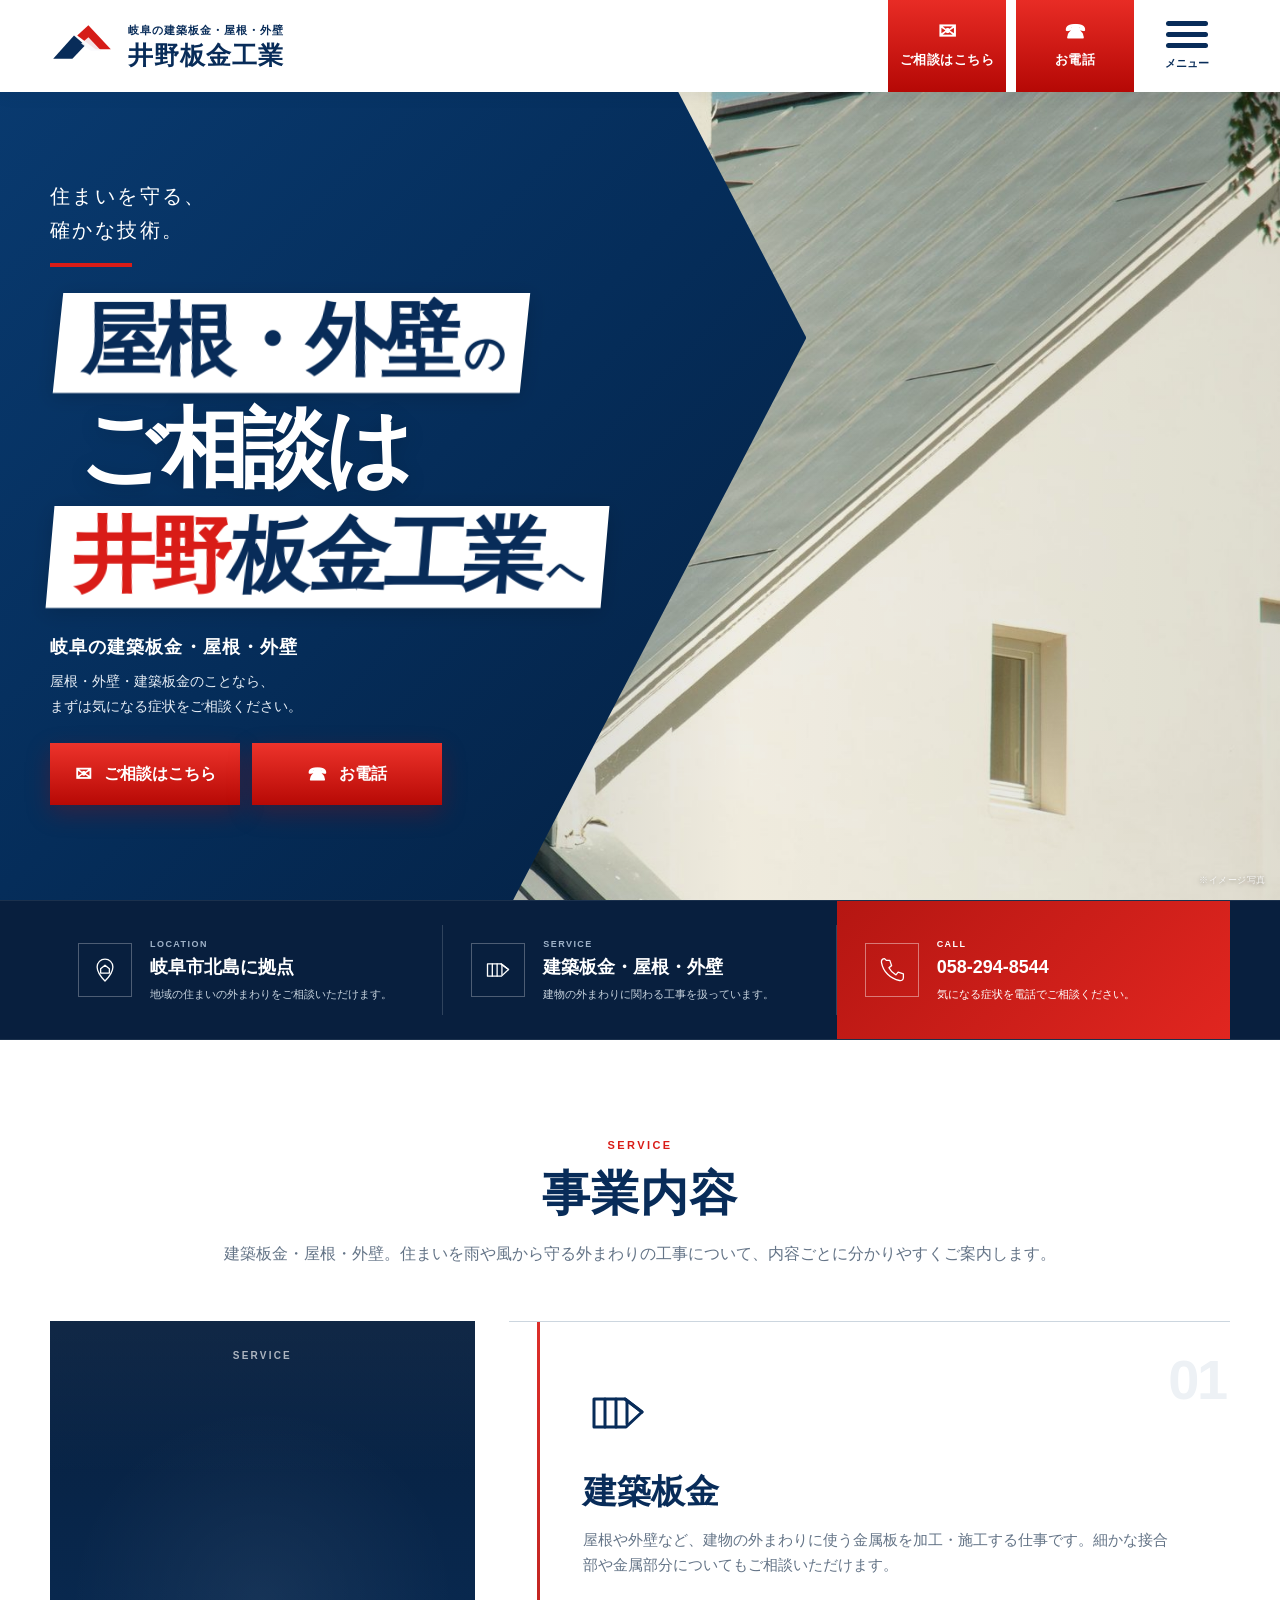
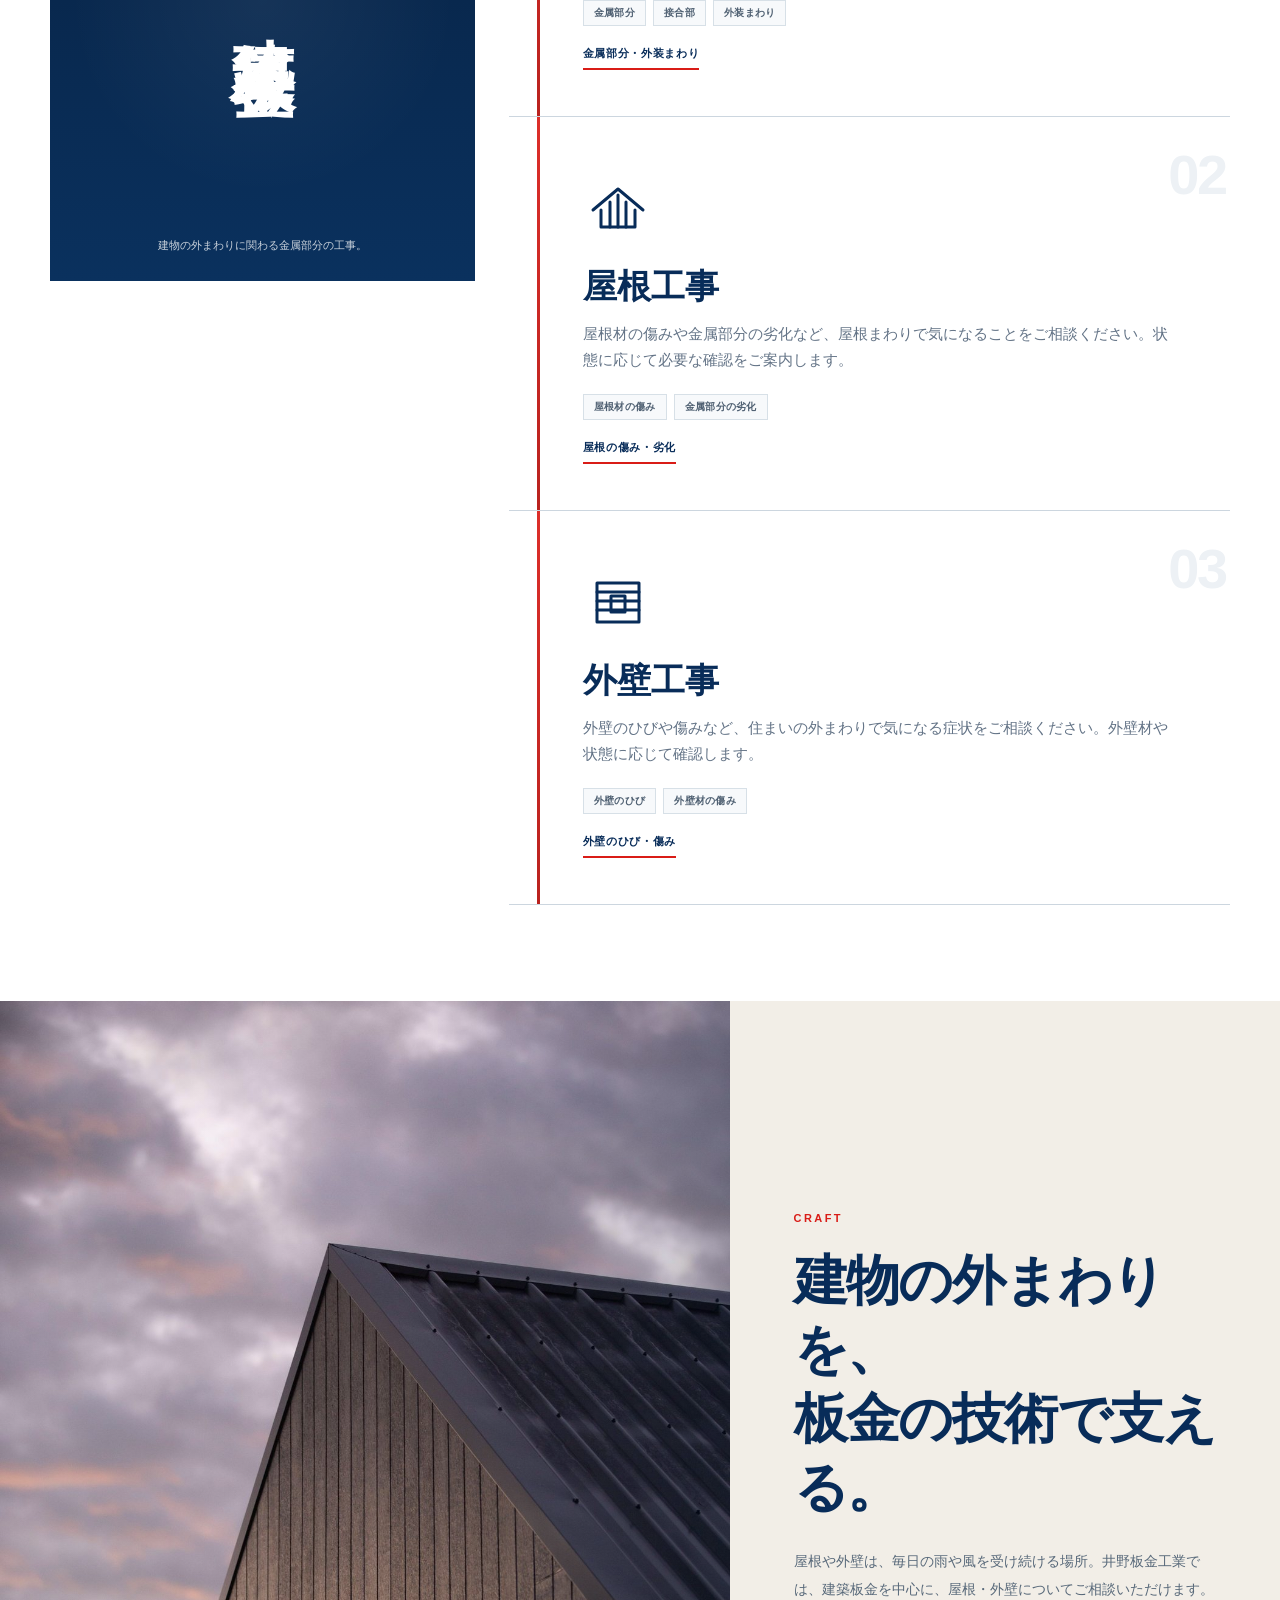
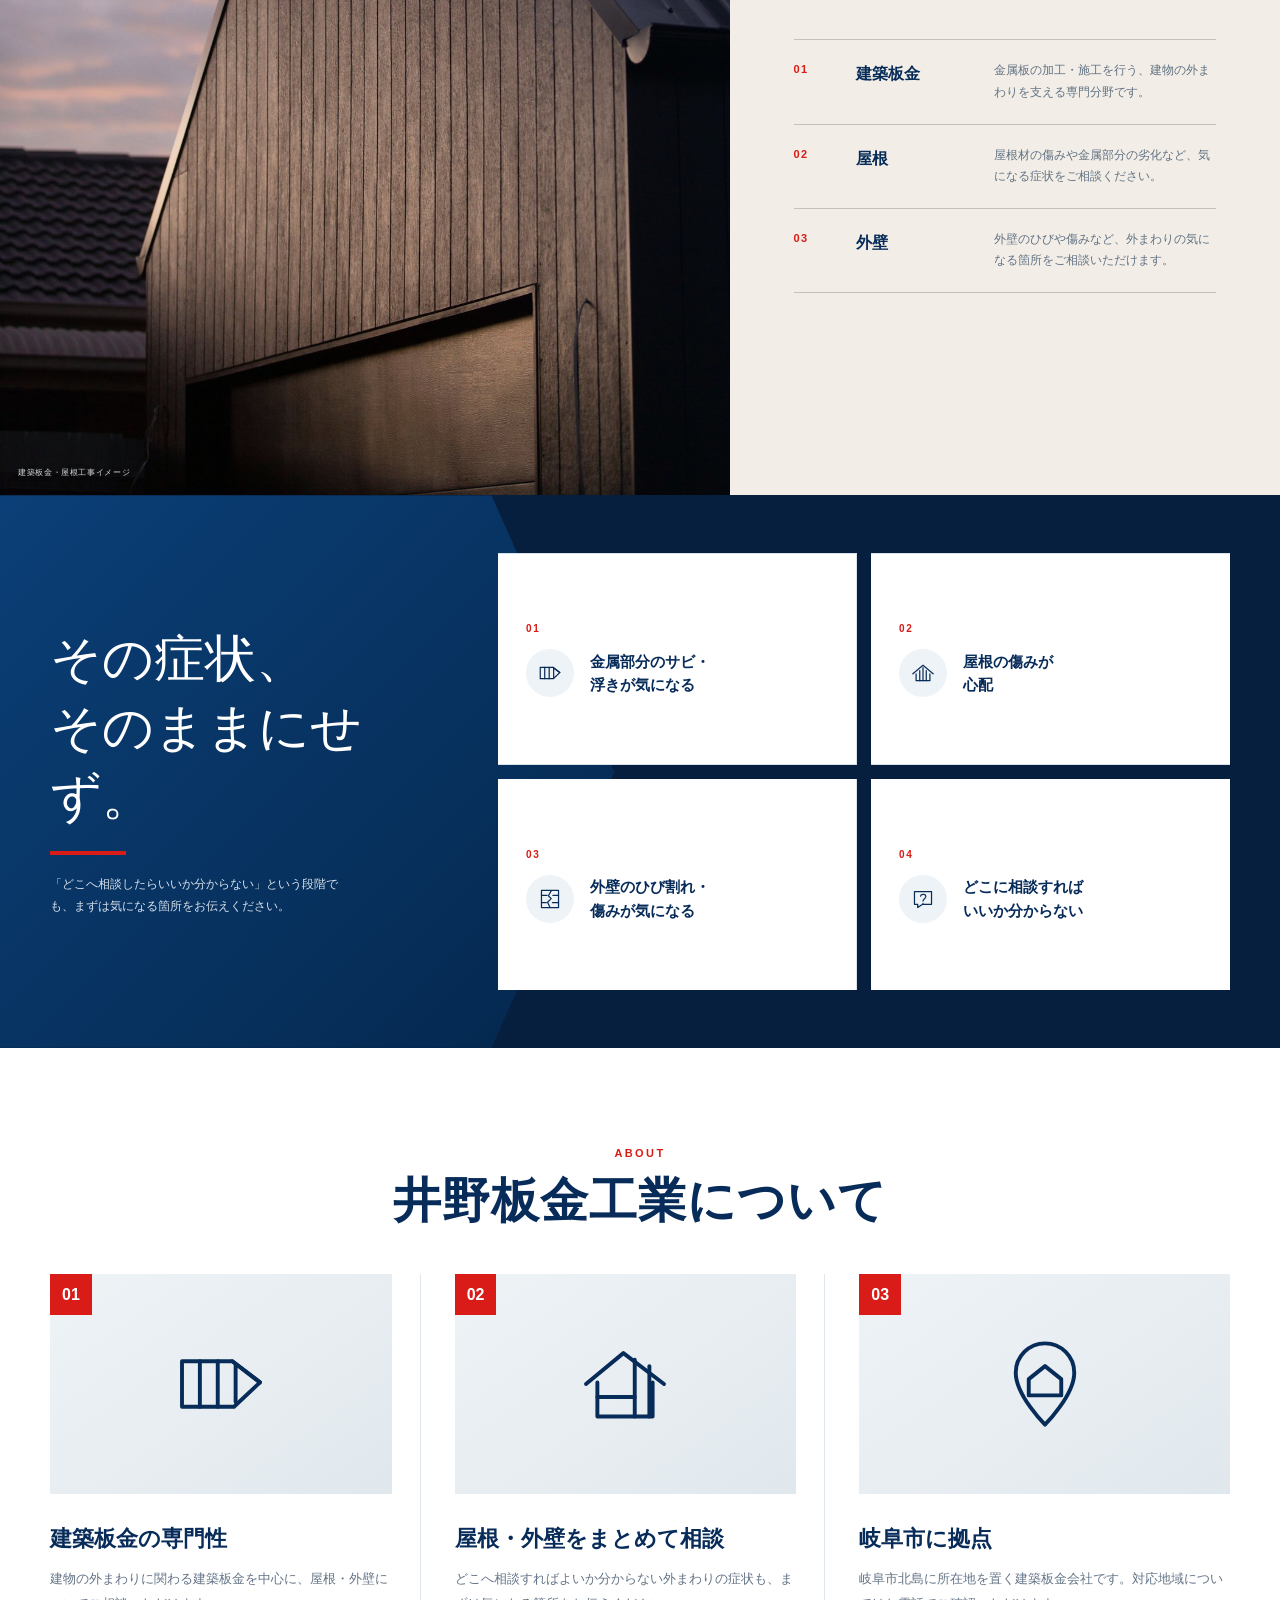
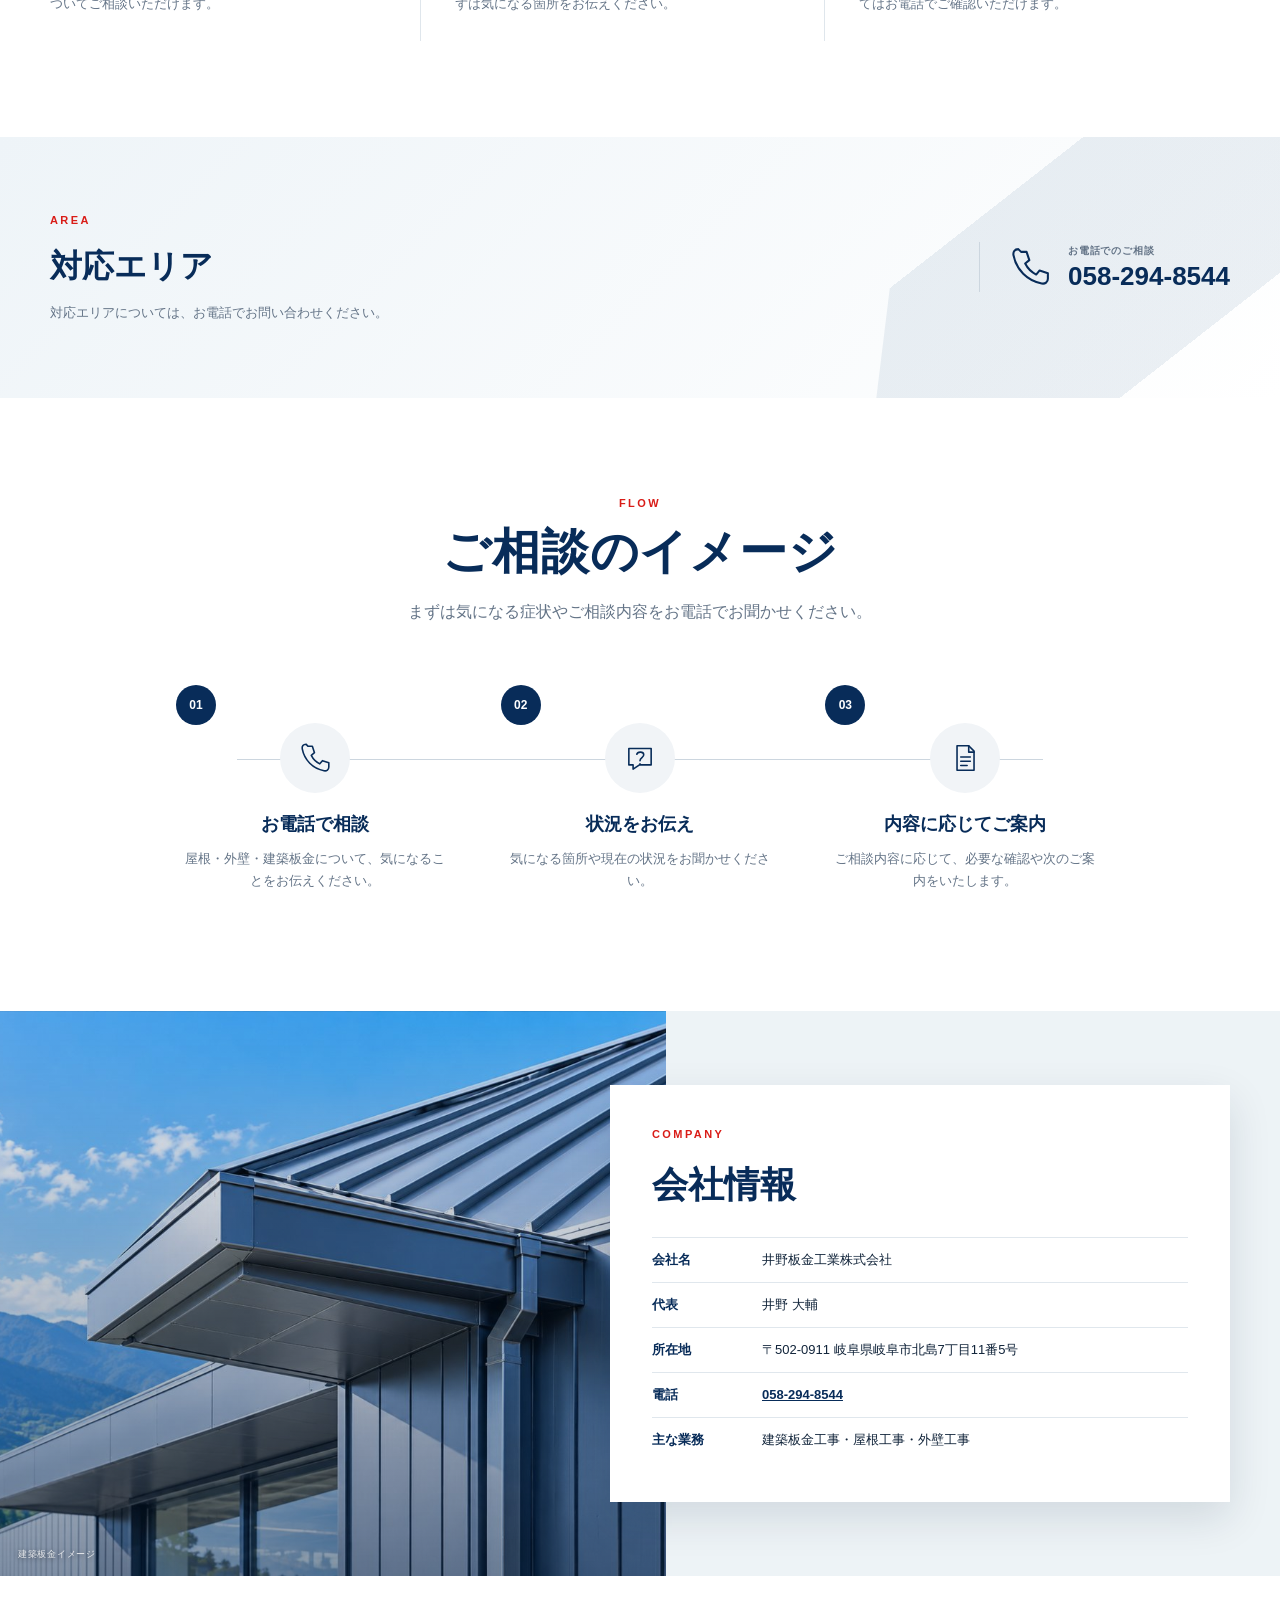
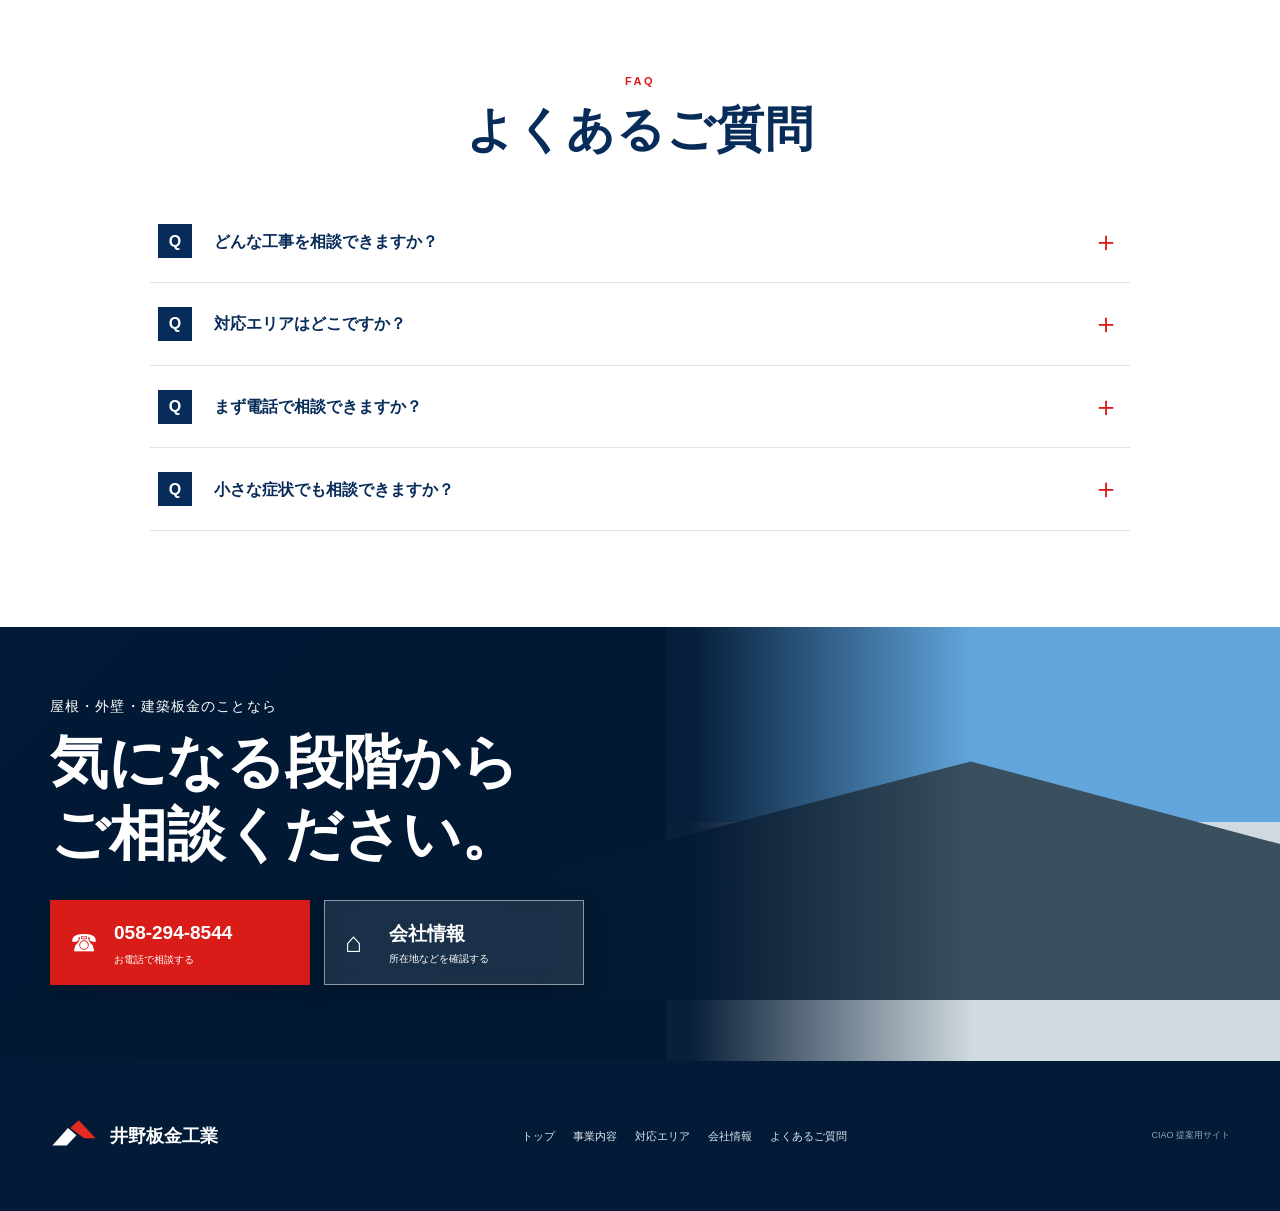
==== commit a09377c1: "Bust cache for stable service title switching" ====
--- a/ino-bankin-preview/index.html
+++ b/ino-bankin-preview/index.html
@@ -6,7 +6,7 @@
   <title>井野板金工業株式会社｜岐阜市の建築板金・屋根・外壁</title>
   <meta name="description" content="岐阜市北島の井野板金工業株式会社。建築板金・屋根・外壁のご相談に対応。" />
   <meta name="theme-color" content="#082c59" />
-  <link rel="stylesheet" href="styles.css?v=20260924-2225" />
+  <link rel="stylesheet" href="styles.css?v=20260924-2232" />
   <style>
     img{max-width:100%;height:auto}
     .hero-mobile-reference{display:none!important}
@@ -414,6 +414,6 @@
     <a href="tel:0582948544">☎ お電話</a>
   </div>
 
-  <script src="script.js?v=20260924-2215"></script>
+  <script src="script.js?v=20260924-2350"></script>
 </body>
 </html>
--- a/ino-bankin-preview/styles.css
+++ b/ino-bankin-preview/styles.css
@@ -929,3 +929,23 @@
     font-size:10px!important;
   }
 }
+
+
+/* 2026-09-24 authoritative vertical service title sizing.
+   Higher specificity is intentional to beat older .service-sticky h3 !important rules. */
+.service-sticky .service-vertical-title{
+  font-size:clamp(48px,5vw,72px)!important;
+  line-height:1!important;
+}
+@media(max-width:960px){
+  .service-sticky .service-vertical-title{font-size:56px!important}
+}
+@media(max-width:640px){
+  .service-sticky .service-vertical-title{font-size:40px!important}
+}
+@media(max-width:390px){
+  .service-sticky .service-vertical-title{font-size:38px!important}
+}
+@media(max-width:375px){
+  .service-sticky .service-vertical-title{font-size:36px!important}
+}
